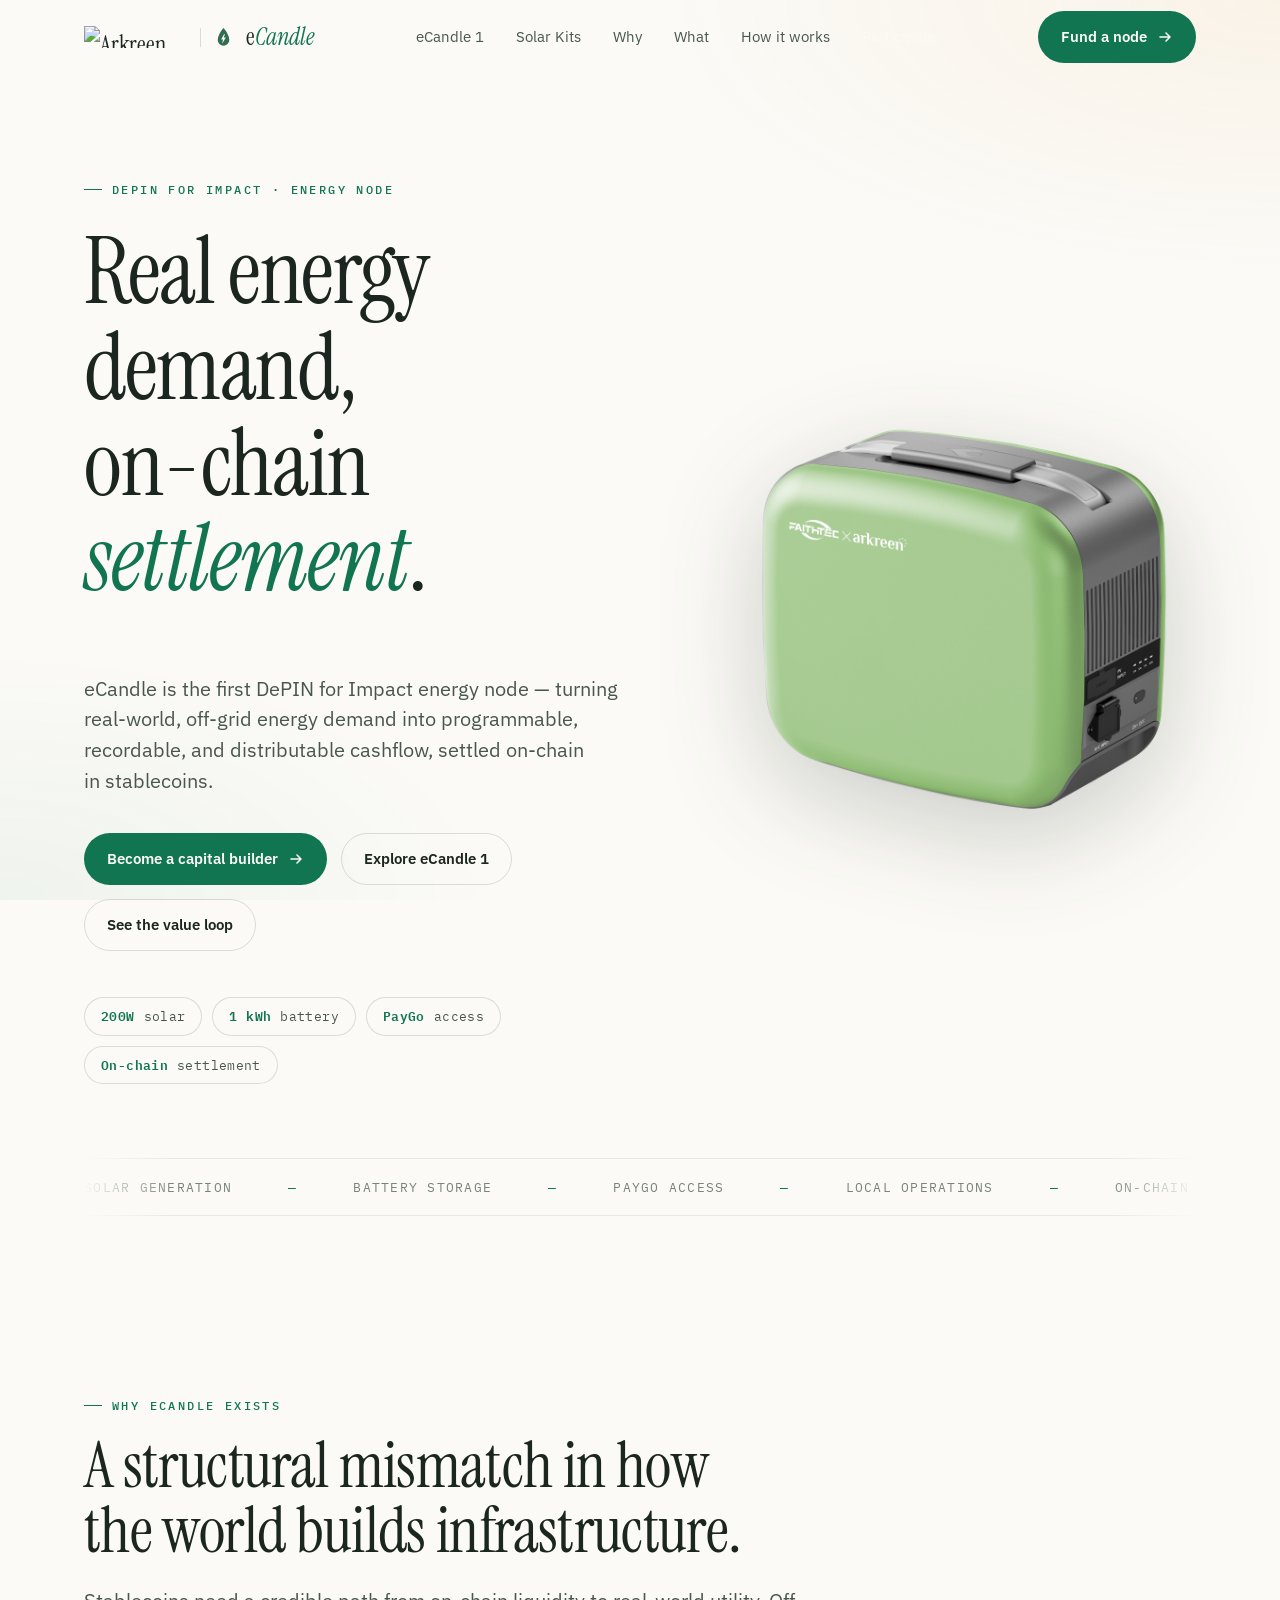
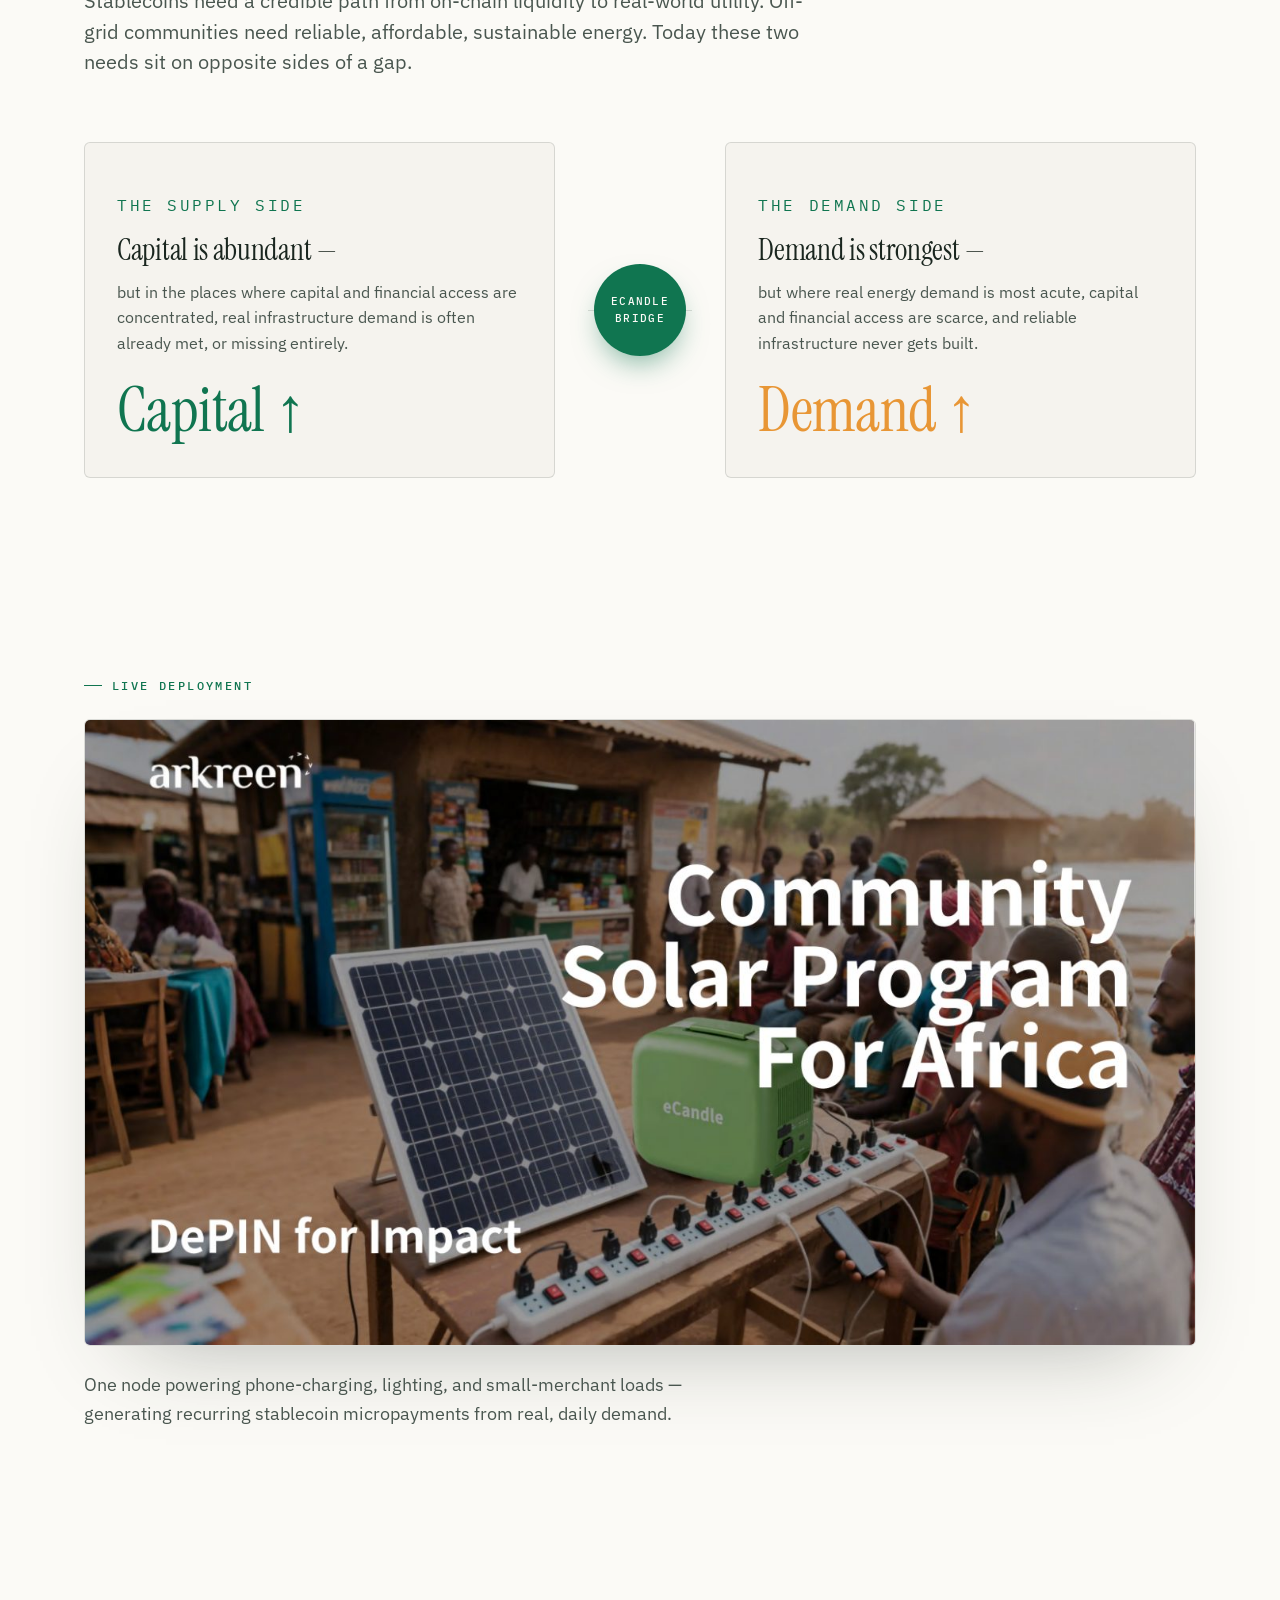
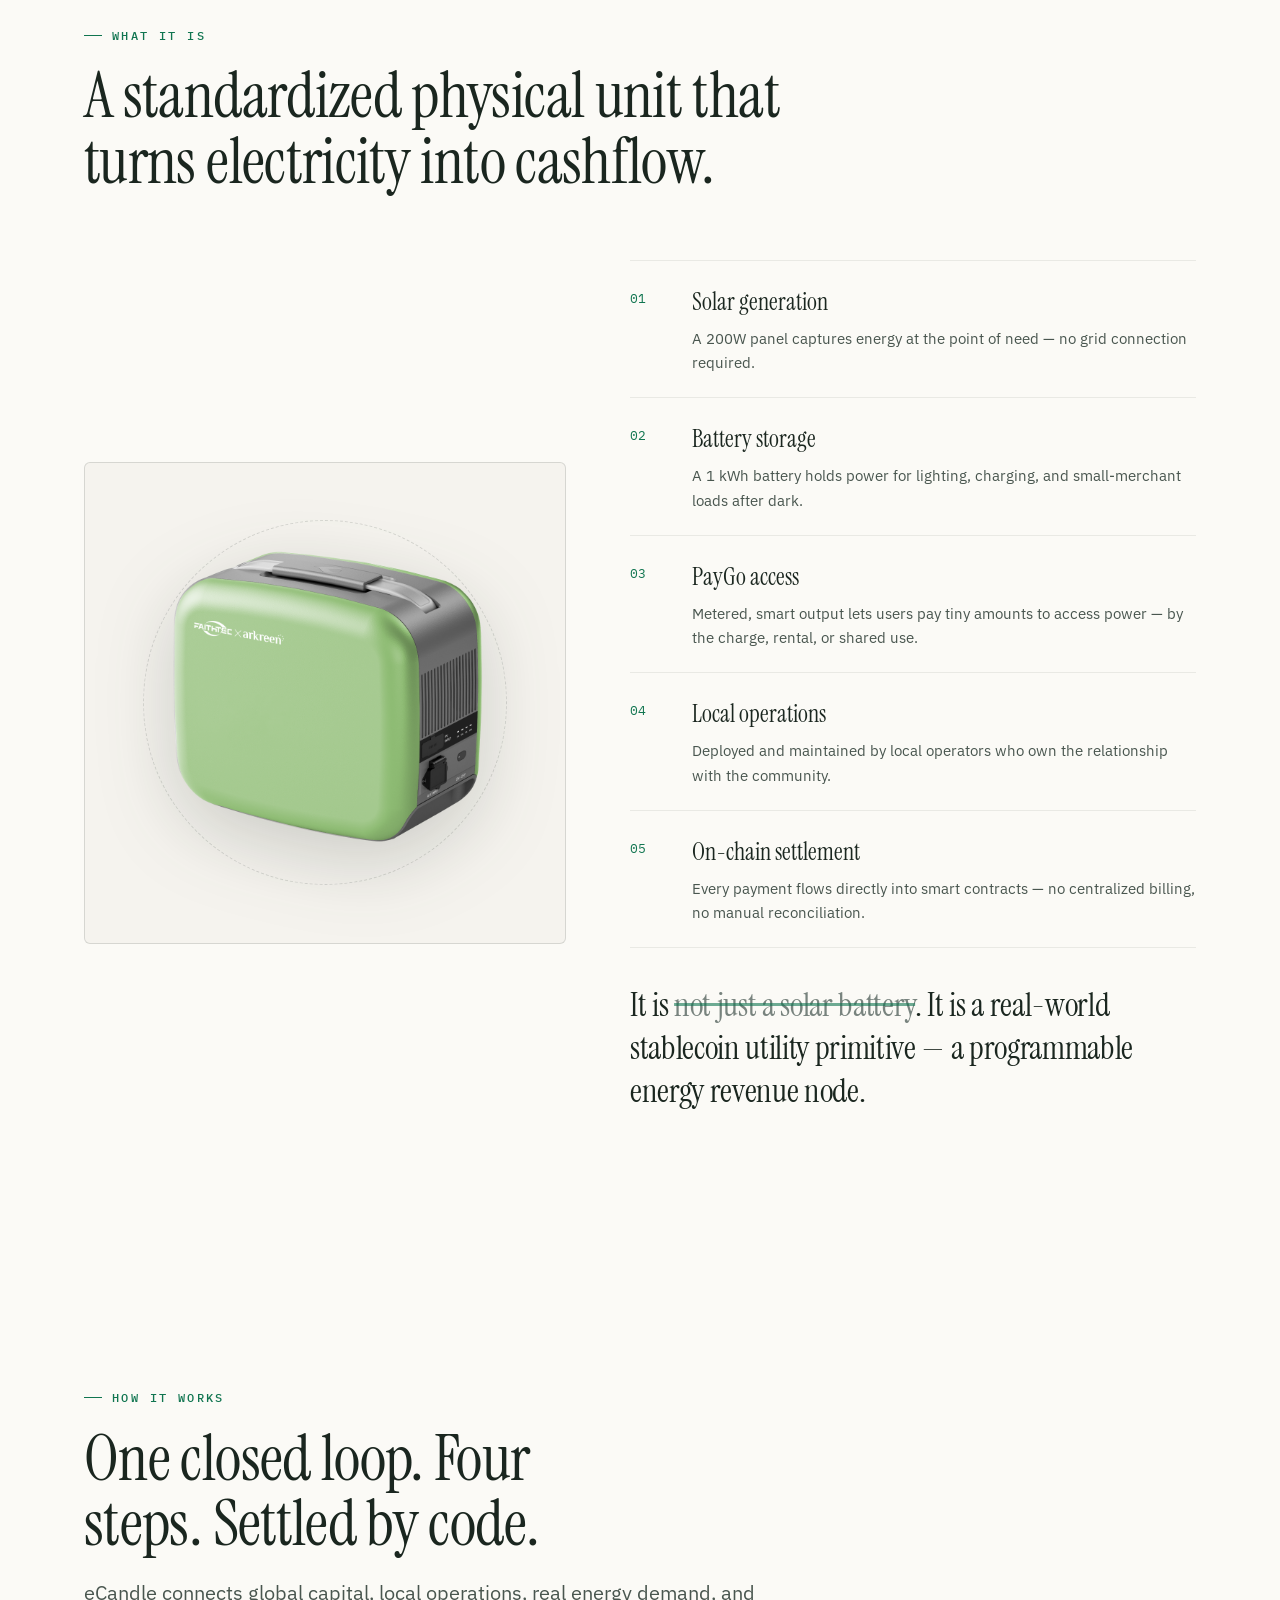
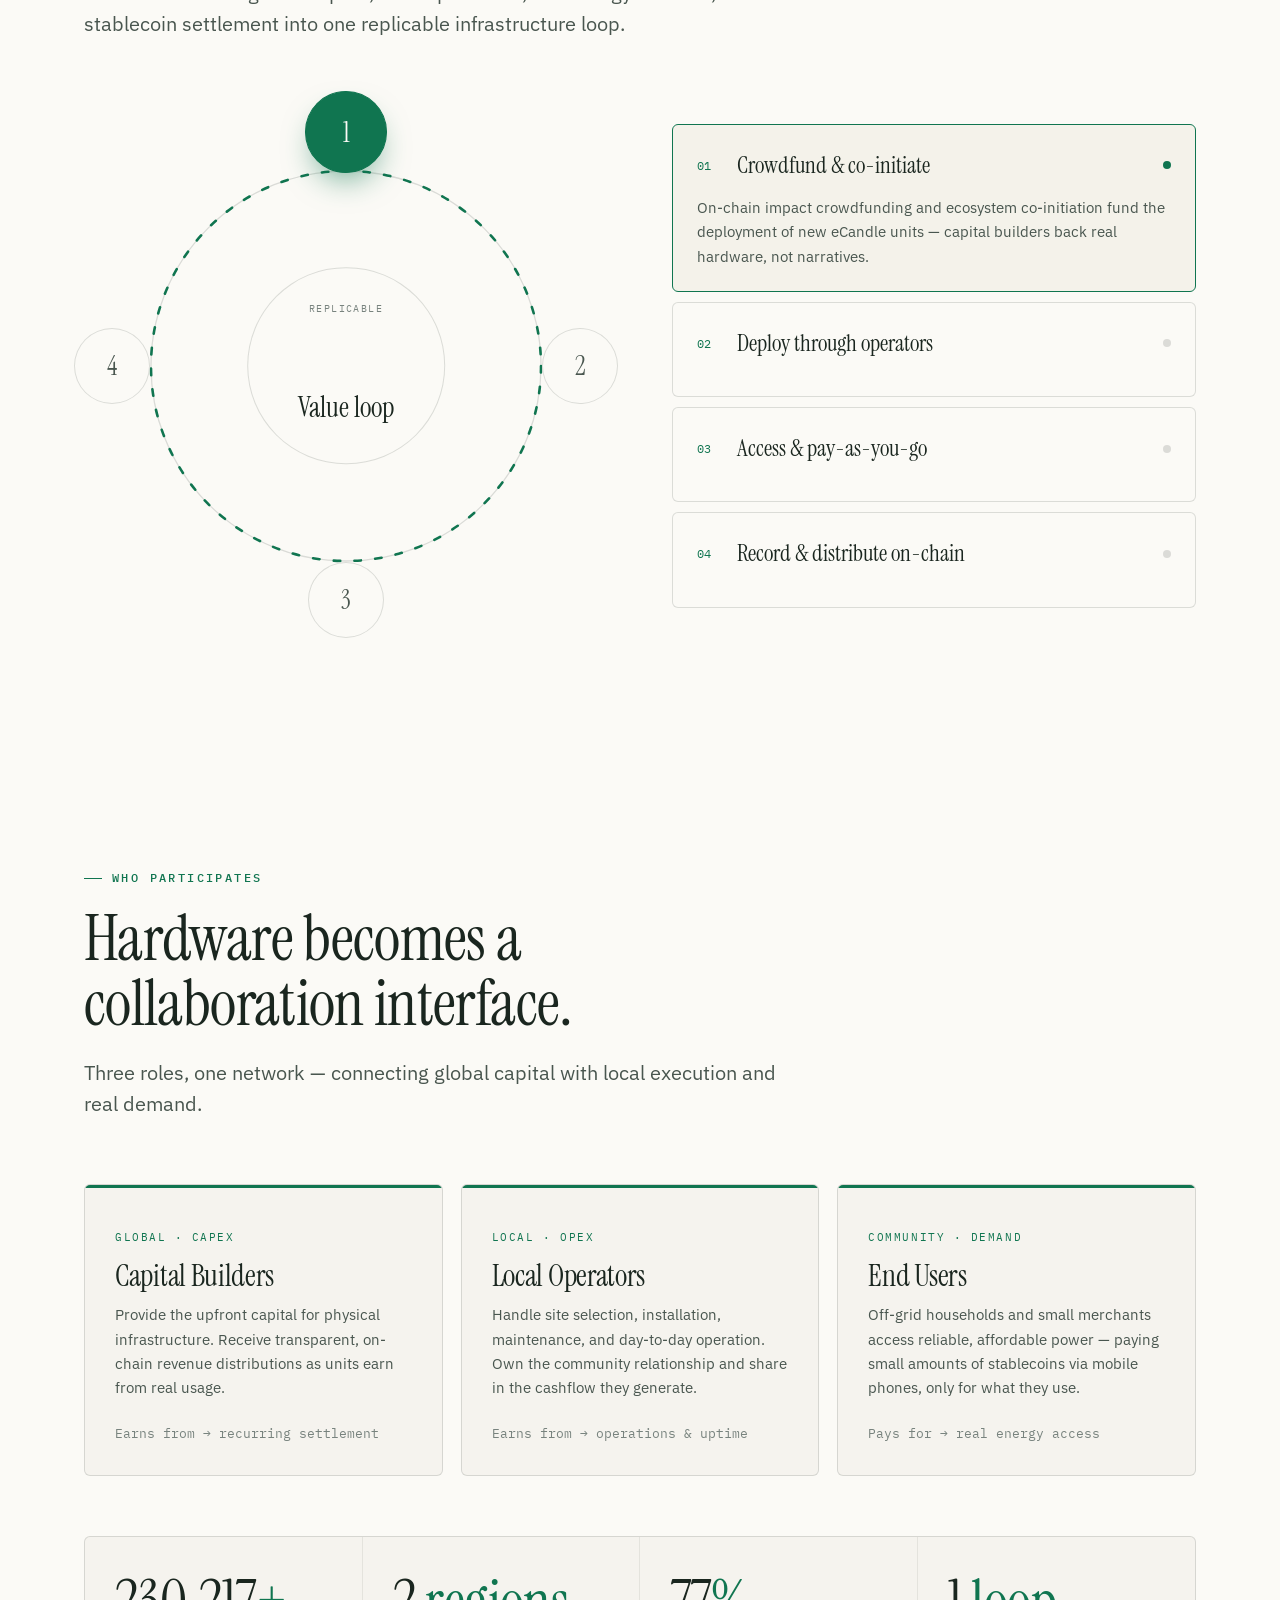
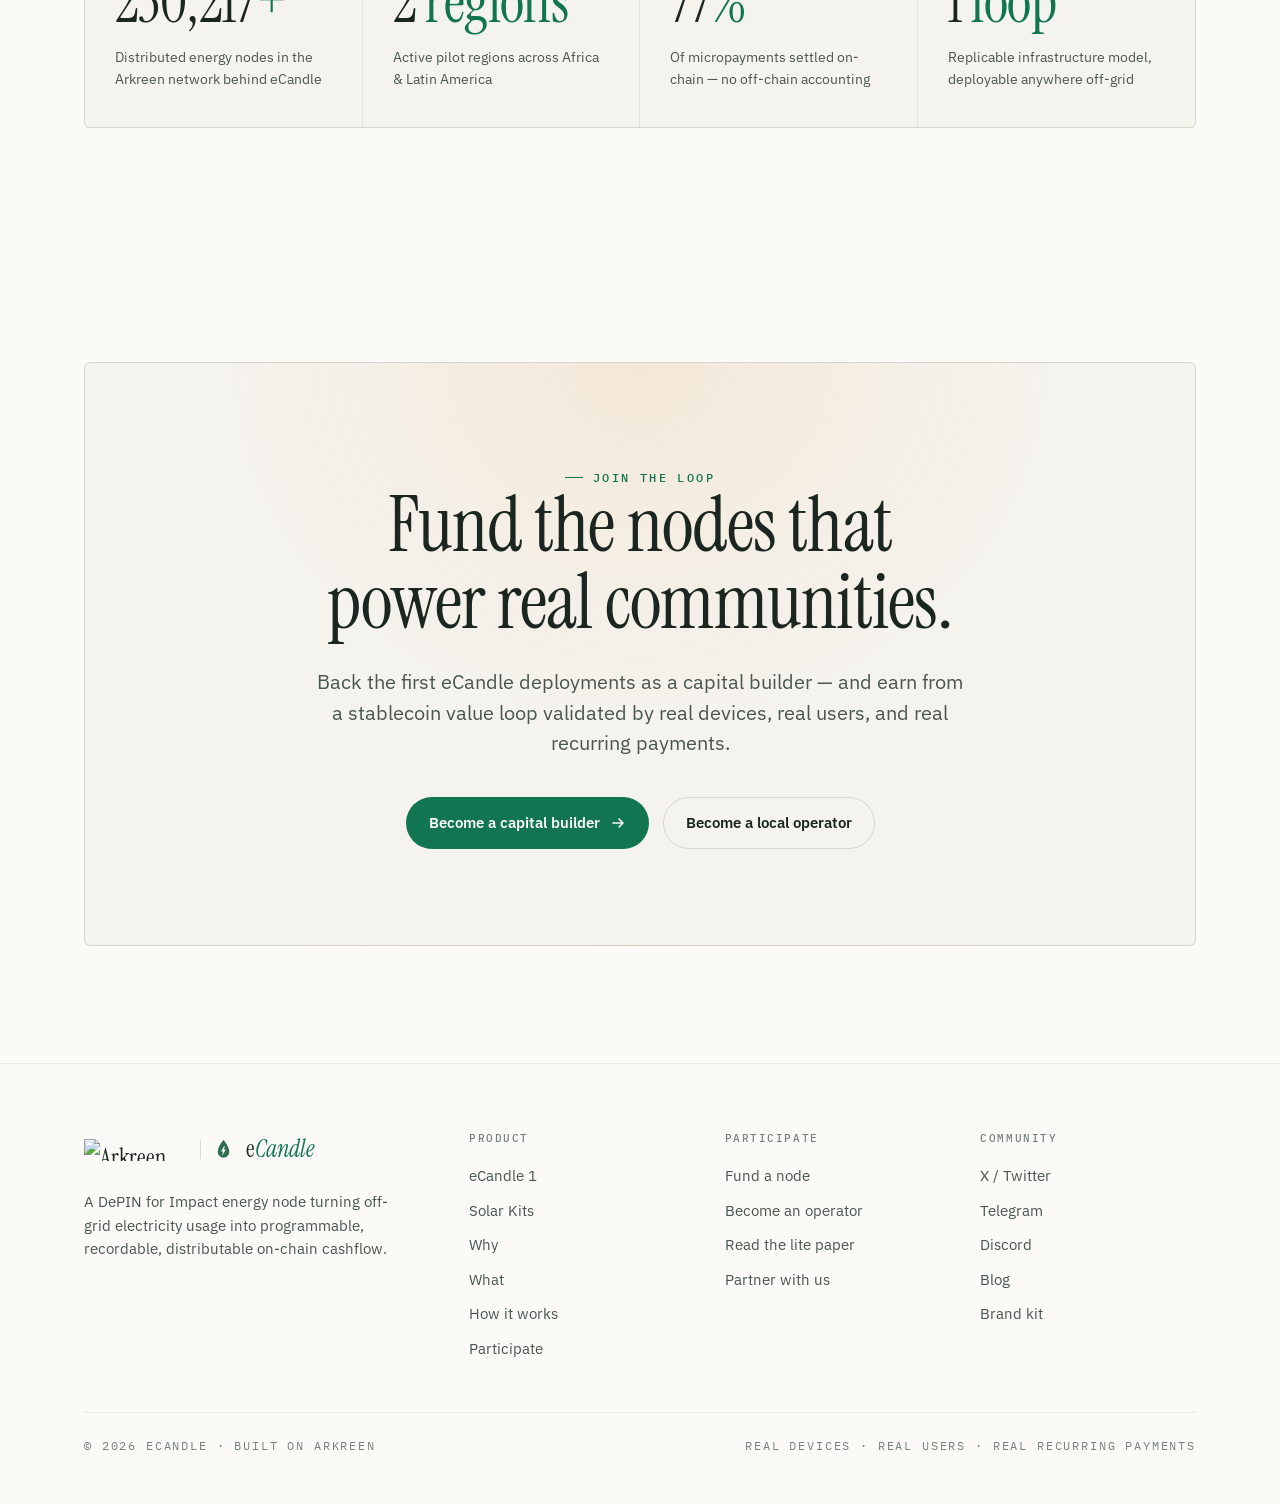
==== index.html @ a92ac09f "deploy: arkreen/ecandle-landing-page@114c433c0c2bf3b6bde85aecdb8b642e33d8347c" ====
<!DOCTYPE html>
<html lang="en" data-accent="amber" data-mode="light">
<head>
<meta charset="UTF-8" />
<meta name="viewport" content="width=device-width, initial-scale=1.0" />
<title>eCandle — Real energy demand, on-chain settlement</title>
<link rel="preconnect" href="https://fonts.googleapis.com" />
<link rel="preconnect" href="https://fonts.gstatic.com" crossorigin />
<link href="https://fonts.googleapis.com/css2?family=Space+Grotesk:wght@400;500;600;700&family=IBM+Plex+Sans:wght@400;500;600&family=IBM+Plex+Mono:wght@400;500&family=Instrument+Serif:ital@0;1&display=swap" rel="stylesheet" />
<link rel="icon" href="brand/assets/favicon.svg" type="image/svg+xml" />
<link rel="icon" href="brand/assets/favicon-32.png" sizes="32x32" type="image/png" />
<link rel="icon" href="brand/assets/favicon-16.png" sizes="16x16" type="image/png" />
<link rel="apple-touch-icon" href="brand/assets/apple-touch-icon-180.png" />
<link rel="stylesheet" href="styles.css" />
</head>
<body>

<!-- ============ NAV ============ -->
<nav class="nav" id="nav">
  <div class="wrap nav-inner">
    <span class="brand"><a class="brand-arkreen" href="https://www.arkreen.com" target="_blank" rel="noopener"><img class="brand-logo" src="https://www.arkreen.com/icon/arkreen-01.svg" alt="Arkreen" width="115" height="24" /></a><span class="brand-div"></span><a class="brand-self" href="#top"><img class="brand-mark" src="brand/assets/ecandle-mark-color.svg" alt="" width="22" height="22" /><span class="brand-name">e<em>Candle</em></span></a></span>
    <div class="nav-links">
      <a href="product/ecandle-1/">eCandle 1</a>
      <a href="solar-kits/">Solar Kits</a>
      <a href="#why">Why</a>
      <a href="#what">What</a>
      <a href="#how">How it works</a>
      <a href="#who">Participate</a>
    </div>
    <div class="nav-cta">
      <a class="btn btn-primary" href="#fund">Fund a node
        <svg viewBox="0 0 16 16" fill="none"><path d="M3 8h10M9 4l4 4-4 4" stroke="currentColor" stroke-width="1.6" stroke-linecap="round" stroke-linejoin="round"/></svg>
      </a>
    </div>
  </div>
</nav>

<!-- ============ HERO ============ -->
<header class="hero" id="top" data-screen-label="Hero">
  <div class="wrap">
    <div class="hero-grid">
      <div class="hero-copy">
        <p class="eyebrow reveal">DePIN for Impact · Energy Node</p>
        <h1 class="display reveal" data-delay="1">Real energy demand,<br/>on-chain <span class="glow-word">settlement</span>.</h1>
        <p class="lede reveal" data-delay="2">eCandle is the first DePIN for Impact energy node — turning real-world, off-grid energy demand into programmable, recordable, and distributable cashflow, settled on-chain in stablecoins.</p>
        <div class="hero-actions reveal" data-delay="3">
          <a class="btn btn-primary" href="#fund">Become a capital builder
            <svg viewBox="0 0 16 16" fill="none"><path d="M3 8h10M9 4l4 4-4 4" stroke="currentColor" stroke-width="1.6" stroke-linecap="round" stroke-linejoin="round"/></svg>
          </a>
          <a class="btn btn-ghost" href="product/ecandle-1/">Explore eCandle 1</a>
          <a class="btn btn-ghost" href="#how">See the value loop</a>
        </div>
        <div class="spec-strip reveal" data-delay="3">
          <span class="spec-chip"><b>200W</b> solar</span>
          <span class="spec-chip"><b>1 kWh</b> battery</span>
          <span class="spec-chip"><b>PayGo</b> access</span>
          <span class="spec-chip"><b>On-chain</b> settlement</span>
        </div>
      </div>
      <div class="hero-visual reveal" data-delay="2">
        <div class="hero-glow"></div>
        <div class="hero-slot">
          <img class="hero-product" src="assets/ecandle-product.jpg" alt="eCandle portable solar battery unit — FAITHTEC × Arkreen" />
        </div>
      </div>
    </div>

    <!-- marquee -->
    <div class="marquee reveal">
      <div class="marquee-track" id="marquee">
        <span>Solar generation</span><span>Battery storage</span><span>PayGo access</span><span>Local operations</span><span>On-chain settlement</span><span>Recurring micropayments</span><span>Transparent revenue sharing</span>
      </div>
    </div>
  </div>
</header>

<!-- ============ WHY ============ -->
<section id="why" data-screen-label="Why">
  <div class="wrap">
    <div class="section-head reveal">
      <p class="eyebrow">Why eCandle exists</p>
      <h2 class="section-title">A structural mismatch in how the world builds infrastructure.</h2>
      <p class="lede">Stablecoins need a credible path from on-chain liquidity to real-world utility. Off-grid communities need reliable, affordable, sustainable energy. Today these two needs sit on opposite sides of a gap.</p>
    </div>

    <div class="mismatch">
      <div class="mismatch-card left reveal" data-delay="1">
        <p class="mono-label">The supply side</p>
        <h3>Capital is abundant —</h3>
        <p>but in the places where capital and financial access are concentrated, real infrastructure demand is often already met, or missing entirely.</p>
        <div class="big">Capital&nbsp;↑</div>
      </div>

      <div class="mismatch-bridge reveal" data-delay="2">
        <div class="wire"></div>
        <div class="node">eCandle<br/>bridge</div>
      </div>

      <div class="mismatch-card right reveal" data-delay="3">
        <p class="mono-label">The demand side</p>
        <h3>Demand is strongest —</h3>
        <p>but where real energy demand is most acute, capital and financial access are scarce, and reliable infrastructure never gets built.</p>
        <div class="big">Demand&nbsp;↑</div>
      </div>
    </div>
  </div>
</section>

<!-- ============ SCENE (full-bleed real-world proof) ============ -->
<section class="scene-band" id="proof" data-screen-label="Proof">
  <div class="wrap">
    <p class="eyebrow reveal">Live deployment</p>
    <figure class="scene-media reveal" data-delay="1">
      <img src="assets/ecandle-scene.jpg" alt="An eCandle community solar node deployed in an off-grid West African market — a solar panel and green eCandle unit powering a bank of phone chargers for local residents and small merchants." loading="lazy" />
    </figure>
    <figcaption class="scene-cap reveal" data-delay="2">One node powering phone-charging, lighting, and small-merchant loads — generating recurring stablecoin micropayments from real, daily demand.</figcaption>
  </div>
</section>

<!-- ============ WHAT ============ -->
<section id="what" data-screen-label="What">
  <div class="wrap">
    <div class="section-head reveal">
      <p class="eyebrow">What it is</p>
      <h2 class="section-title">A standardized physical unit that turns electricity into cashflow.</h2>
    </div>

    <div class="what-grid">
      <div class="anatomy reveal">
        <div class="ring"></div>
        <div class="ring r2"></div>
        <div class="anatomy-slot">
          <img class="anatomy-product" src="assets/ecandle-product.jpg" alt="eCandle energy node unit" />
        </div>
      </div>

      <div>
        <div class="feature-list">
          <div class="feature reveal" data-delay="1"><div class="idx">01</div><div><h4>Solar generation</h4><p>A 200W panel captures energy at the point of need — no grid connection required.</p></div></div>
          <div class="feature reveal" data-delay="1"><div class="idx">02</div><div><h4>Battery storage</h4><p>A 1 kWh battery holds power for lighting, charging, and small-merchant loads after dark.</p></div></div>
          <div class="feature reveal" data-delay="2"><div class="idx">03</div><div><h4>PayGo access</h4><p>Metered, smart output lets users pay tiny amounts to access power — by the charge, rental, or shared use.</p></div></div>
          <div class="feature reveal" data-delay="2"><div class="idx">04</div><div><h4>Local operations</h4><p>Deployed and maintained by local operators who own the relationship with the community.</p></div></div>
          <div class="feature reveal" data-delay="3"><div class="idx">05</div><div><h4>On-chain settlement</h4><p>Every payment flows directly into smart contracts — no centralized billing, no manual reconciliation.</p></div></div>
        </div>
        <p class="what-claim reveal" data-delay="3">It is <span class="strike">not just a solar battery</span>. It is a real-world stablecoin utility primitive — a programmable energy revenue node.</p>
      </div>
    </div>
  </div>
</section>

<!-- ============ HOW ============ -->
<section id="how" data-screen-label="How">
  <div class="wrap">
    <div class="section-head reveal">
      <p class="eyebrow">How it works</p>
      <h2 class="section-title">One closed loop. Four steps. Settled by code.</h2>
      <p class="lede">eCandle connects global capital, local operations, real energy demand, and stablecoin settlement into one replicable infrastructure loop.</p>
    </div>

    <div class="loop-wrap">
      <div class="loop reveal">
        <svg viewBox="0 0 400 400" aria-hidden="true">
          <circle class="orbit" cx="200" cy="200" r="150"></circle>
          <circle class="flow" cx="200" cy="200" r="150"></circle>
        </svg>
        <div class="loop-core"><span>Replicable</span><b>Value loop</b></div>
        <div class="loop-node" data-step="0" style="left:50%;top:5%">1</div>
        <div class="loop-node" data-step="1" style="left:95%;top:50%">2</div>
        <div class="loop-node" data-step="2" style="left:50%;top:95%">3</div>
        <div class="loop-node" data-step="3" style="left:5%;top:50%">4</div>
      </div>

      <div class="loop-steps">
        <div class="step active" data-step="0">
          <div class="step-head"><span class="step-num">01</span><h4>Crowdfund &amp; co-initiate</h4><span class="step-dot"></span></div>
          <p class="step-body">On-chain impact crowdfunding and ecosystem co-initiation fund the deployment of new eCandle units — capital builders back real hardware, not narratives.</p>
        </div>
        <div class="step" data-step="1">
          <div class="step-head"><span class="step-num">02</span><h4>Deploy through operators</h4><span class="step-dot"></span></div>
          <p class="step-body">Units are deployed into off-grid households, small merchants, and community nodes through trusted local operators who install and maintain them.</p>
        </div>
        <div class="step" data-step="2">
          <div class="step-head"><span class="step-num">03</span><h4>Access &amp; pay-as-you-go</h4><span class="step-dot"></span></div>
          <p class="step-body">Users access energy through shared-use, rental, or PayGo models — generating a stream of recurring stablecoin micropayments from real demand.</p>
        </div>
        <div class="step" data-step="3">
          <div class="step-head"><span class="step-num">04</span><h4>Record &amp; distribute on-chain</h4><span class="step-dot"></span></div>
          <p class="step-body">Payments and usage data are recorded, aggregated, and distributed by smart contracts — enabling transparent revenue sharing, future RWA structures, and long-term participation.</p>
        </div>
      </div>
    </div>
  </div>
</section>

<!-- ============ WHO ============ -->
<section id="who" data-screen-label="Participate">
  <div class="wrap">
    <div class="section-head reveal">
      <p class="eyebrow">Who participates</p>
      <h2 class="section-title">Hardware becomes a collaboration interface.</h2>
      <p class="lede">Three roles, one network — connecting global capital with local execution and real demand.</p>
    </div>

    <div class="roles">
      <div class="role reveal" data-delay="1">
        <p class="role-tag">Global · Capex</p>
        <h3>Capital Builders</h3>
        <p>Provide the upfront capital for physical infrastructure. Receive transparent, on-chain revenue distributions as units earn from real usage.</p>
        <div class="role-meta">Earns from → recurring settlement</div>
      </div>
      <div class="role reveal" data-delay="2">
        <p class="role-tag">Local · Opex</p>
        <h3>Local Operators</h3>
        <p>Handle site selection, installation, maintenance, and day-to-day operation. Own the community relationship and share in the cashflow they generate.</p>
        <div class="role-meta">Earns from → operations &amp; uptime</div>
      </div>
      <div class="role reveal" data-delay="3">
        <p class="role-tag">Community · Demand</p>
        <h3>End Users</h3>
        <p>Off-grid households and small merchants access reliable, affordable power — paying small amounts of stablecoins via mobile phones, only for what they use.</p>
        <div class="role-meta">Pays for → real energy access</div>
      </div>
    </div>

    <!-- impact stats -->
    <div class="stats reveal">
      <div class="stat"><div class="num" data-count="300000" data-suffix="+">0</div><div class="lbl">Distributed energy nodes in the Arkreen network behind eCandle</div></div>
      <div class="stat"><div class="num" data-count="2" data-prefix="" data-suffix=" regions">0</div><div class="lbl">Active pilot regions across Africa &amp; Latin America</div></div>
      <div class="stat"><div class="num" data-count="100" data-suffix="%">0</div><div class="lbl">Of micropayments settled on-chain — no off-chain accounting</div></div>
      <div class="stat"><div class="num" data-count="1" data-suffix=" loop">0</div><div class="lbl">Replicable infrastructure model, deployable anywhere off-grid</div></div>
    </div>
  </div>
</section>

<!-- ============ FINAL CTA ============ -->
<section class="cta-final" id="fund" data-screen-label="Fund">
  <div class="wrap">
    <div class="cta-card reveal">
      <p class="eyebrow" style="justify-content:center">Join the loop</p>
      <h2>Fund the nodes that<br/>power real communities.</h2>
      <p class="lede">Back the first eCandle deployments as a capital builder — and earn from a stablecoin value loop validated by real devices, real users, and real recurring payments.</p>
      <div class="cta-actions">
        <a class="btn btn-primary" href="#">Become a capital builder
          <svg viewBox="0 0 16 16" fill="none"><path d="M3 8h10M9 4l4 4-4 4" stroke="currentColor" stroke-width="1.6" stroke-linecap="round" stroke-linejoin="round"/></svg>
        </a>
        <a class="btn btn-ghost" href="#">Become a local operator</a>
      </div>
    </div>
  </div>
</section>

<!-- ============ FOOTER ============ -->
<footer class="footer">
  <div class="wrap">
    <div class="footer-grid">
      <div>
        <span class="brand"><a class="brand-arkreen" href="https://www.arkreen.com" target="_blank" rel="noopener"><img class="brand-logo" src="https://www.arkreen.com/icon/arkreen-01.svg" alt="Arkreen" width="115" height="24" /></a><span class="brand-div"></span><a class="brand-self" href="#top"><img class="brand-mark" src="brand/assets/ecandle-mark-color.svg" alt="" width="22" height="22" /><span class="brand-name">e<em>Candle</em></span></a></span>
        <p class="blurb">A DePIN for Impact energy node turning off-grid electricity usage into programmable, recordable, distributable on-chain cashflow.</p>
      </div>
      <div>
        <h5>Product</h5>
        <div class="flinks"><a href="product/ecandle-1/">eCandle 1</a><a href="solar-kits/">Solar Kits</a><a href="#why">Why</a><a href="#what">What</a><a href="#how">How it works</a><a href="#who">Participate</a></div>
      </div>
      <div>
        <h5>Participate</h5>
        <div class="flinks"><a href="#fund">Fund a node</a><a href="#fund">Become an operator</a><a href="#">Read the lite paper</a><a href="#">Partner with us</a></div>
      </div>
      <div>
        <h5>Community</h5>
        <div class="flinks"><a href="https://x.com/arkreen_network" target="_blank" rel="noopener">X / Twitter</a><a href="https://t.me/arkreen_network" target="_blank" rel="noopener">Telegram</a><a href="https://discord.com/invite/j5fSNRKGme" target="_blank" rel="noopener">Discord</a><a href="https://www.arkreen.com/blog/" target="_blank" rel="noopener">Blog</a><a href="brand/">Brand kit</a></div>
      </div>
    </div>
    <div class="footer-bottom">
      <span class="mono-label">© 2026 eCandle · Built on Arkreen</span>
      <span class="mono-label">Real devices · Real users · Real recurring payments</span>
    </div>
  </div>
</footer>

<script src="app.js"></script>

</body>
</html>
---- styles.css ----
/* ============================================================
   eCandle — landing page · V2  "Institutional Impact"
   Light editorial. Warm paper, deep forest-green ink, serif display.
   Reuses the same class names as styles.css so app.js works as-is.
   ============================================================ */

:root {
  --paper:      oklch(0.985 0.006 95);   /* warm white canvas */
  --paper-2:    oklch(0.965 0.008 95);   /* raised panel */
  --paper-3:    oklch(0.935 0.010 95);   /* sunken / chip */
  --ink:        oklch(0.255 0.022 160);  /* deep green-black text */
  --ink-dim:    oklch(0.44 0.020 162);   /* secondary text */
  --ink-faint:  oklch(0.60 0.016 165);   /* faint text */

  --green:      oklch(0.50 0.105 162);   /* deep forest (primary) */
  --green-deep: oklch(0.40 0.095 165);
  --amber:      oklch(0.74 0.145 66);    /* warm spark (secondary) */

  --accent:     var(--green);
  --accent-2:   var(--amber);
  --glow:       1;                        /* kept for app/tweaks compat */

  --line:       color-mix(in oklch, var(--ink) 14%, transparent);
  --line-soft:  color-mix(in oklch, var(--ink) 8%, transparent);

  --font-display: "Instrument Serif", Georgia, "Times New Roman", serif;
  --font-body:    "IBM Plex Sans", system-ui, sans-serif;
  --font-mono:    "IBM Plex Mono", ui-monospace, monospace;

  --maxw: 1240px;
  --gutter: clamp(20px, 5vw, 76px);
  --radius: 6px;
}

/* themeable accent (Tweaks) — map dark file's options to tasteful light tones */
[data-accent="amber"]   { --accent: oklch(0.50 0.105 162); --accent-2: oklch(0.74 0.145 66); }
[data-accent="solar"]   { --accent: oklch(0.62 0.13 96);   --accent-2: oklch(0.50 0.10 162); }
[data-accent="electric"]{ --accent: oklch(0.52 0.13 248);  --accent-2: oklch(0.62 0.11 200); }
[data-accent="violet"]  { --accent: oklch(0.50 0.15 300);  --accent-2: oklch(0.58 0.12 250); }

* { box-sizing: border-box; }
html { scroll-behavior: smooth; }
@media (prefers-reduced-motion: reduce) { html { scroll-behavior: auto; } }

body {
  margin: 0;
  background: var(--paper);
  color: var(--ink);
  font-family: var(--font-body);
  font-size: 17px;
  line-height: 1.62;
  -webkit-font-smoothing: antialiased;
  text-rendering: optimizeLegibility;
  overflow-x: hidden;
}

/* faint structural texture — vertical rules + warm wash */
body::before {
  content: "";
  position: fixed; inset: 0; z-index: 0; pointer-events: none;
  background:
    radial-gradient(80% 50% at 100% 0%, color-mix(in oklch, var(--accent-2) 7%, transparent), transparent 60%),
    radial-gradient(70% 50% at 0% 100%, color-mix(in oklch, var(--accent) 5%, transparent), transparent 55%);
}

::selection { background: color-mix(in oklch, var(--accent) 22%, transparent); }
a { color: inherit; text-decoration: none; }

.wrap { width: 100%; max-width: var(--maxw); margin-inline: auto; padding-inline: var(--gutter); position: relative; z-index: 1; }

/* ---------- type ---------- */
.eyebrow {
  font-family: var(--font-mono); font-size: 12px; letter-spacing: 0.2em;
  text-transform: uppercase; color: var(--accent);
  display: inline-flex; align-items: center; gap: 10px; margin: 0; font-weight: 500;
}
.eyebrow::before { content: ""; width: 18px; height: 1px; background: var(--accent); }

h1, h2, h3 { font-family: var(--font-display); font-weight: 400; line-height: 1.02; letter-spacing: -0.01em; margin: 0; text-wrap: balance; }

.display { font-size: clamp(44px, 7.4vw, 92px); font-weight: 400; letter-spacing: -0.015em; line-height: 1.04; }
.section-title { font-size: clamp(34px, 5vw, 64px); font-weight: 400; letter-spacing: -0.01em; line-height: 1.02; }
.lede { font-size: clamp(18px, 1.55vw, 22px); color: var(--ink-dim); line-height: 1.55; max-width: 60ch; text-wrap: pretty; }
.mono-label { font-family: var(--font-mono); font-size: 11.5px; letter-spacing: 0.16em; text-transform: uppercase; color: var(--ink-faint); }

/* serif italic accent instead of glow */
.glow-word { font-style: italic; color: var(--accent); }

/* ---------- buttons ---------- */
.btn {
  display: inline-flex; align-items: center; gap: 10px;
  font-family: var(--font-body); font-weight: 600; font-size: 15px;
  padding: 13px 22px; border-radius: 100px; border: 1px solid transparent; cursor: pointer;
  transition: transform .25s cubic-bezier(.2,.8,.2,1), box-shadow .25s, background .25s, color .25s, border-color .25s;
  white-space: nowrap;
}
.btn-primary { background: var(--accent); color: var(--paper); }
.btn-primary:hover { transform: translateY(-2px); background: var(--green-deep); box-shadow: 0 12px 28px -10px color-mix(in oklch, var(--accent) 70%, transparent); }
.btn-ghost { background: transparent; color: var(--ink); border-color: var(--line); }
.btn-ghost:hover { border-color: var(--accent); color: var(--accent); transform: translateY(-2px); }
.btn svg { width: 16px; height: 16px; }

/* ---------- nav ---------- */
.nav { position: fixed; top: 0; left: 0; right: 0; z-index: 50; transition: background .3s, border-color .3s, backdrop-filter .3s; border-bottom: 1px solid transparent; }
.nav.scrolled { background: color-mix(in oklch, var(--paper) 82%, transparent); backdrop-filter: blur(14px) saturate(1.2); border-bottom-color: var(--line-soft); }
.nav-inner { display: flex; align-items: center; justify-content: space-between; height: 74px; }
.brand { display: inline-flex; align-items: center; gap: 11px; font-family: var(--font-display); font-weight: 400; font-size: 24px; letter-spacing: -0.01em; }
.brand-arkreen, .brand-self { display: inline-flex; align-items: center; gap: 11px; color: inherit; }
.brand-logo { height: 22px; width: auto; display: block; }
.brand-mark { height: 23px; width: auto; display: block; }
.brand-div { width: 1px; height: 19px; background: var(--line); display: inline-block; }
.brand-name { font-family: var(--font-display); }
.brand-name em { font-style: italic; color: var(--green); }
.brand .flame { width: 9px; height: 9px; border-radius: 50%; background: var(--accent); box-shadow: 0 0 0 4px color-mix(in oklch, var(--accent) 16%, transparent); }
.nav-links { display: flex; align-items: center; gap: 32px; }
.nav-links a { font-size: 14.5px; color: var(--ink-dim); transition: color .2s; position: relative; }
.nav-links a:hover { color: var(--ink); }
.nav-cta { display: flex; align-items: center; gap: 14px; }
@media (max-width: 880px) { .nav-links { display: none; } }

/* ---------- hero ---------- */
.hero { padding-top: clamp(128px, 19vh, 210px); padding-bottom: clamp(36px, 6vh, 76px); }
.hero-grid { display: grid; grid-template-columns: 1.1fr 0.9fr; gap: clamp(30px, 5vw, 72px); align-items: center; }
.hero h1 { margin-top: 26px; padding-bottom: 0.28em; }
.hero .lede { margin-top: 40px; max-width: 50ch; }
.hero-actions { display: flex; gap: 14px; margin-top: 36px; flex-wrap: wrap; }

.hero-visual { position: relative; aspect-ratio: 4/5; display: grid; place-items: center; }
.hero-glow { position: absolute; inset: 6% 4%; z-index: 0;
  background: radial-gradient(46% 42% at 50% 46%, color-mix(in oklch, var(--accent-2) 26%, transparent), transparent 70%);
  border-radius: 50%; }
.hero-slot { position: relative; z-index: 1; width: 96%; height: 98%; }
.hero-product { width: 100%; height: 100%; object-fit: contain; display: block; filter: drop-shadow(0 30px 50px rgba(40,50,40,.22)); }
.anatomy-product { width: 100%; height: 100%; object-fit: contain; display: block; filter: drop-shadow(0 22px 38px rgba(40,50,40,.2)); }

.spec-strip { display: flex; flex-wrap: wrap; gap: 10px; margin-top: 46px; }
.spec-chip {
  font-family: var(--font-mono); font-size: 12.5px; letter-spacing: 0.03em; color: var(--ink-dim);
  border: 1px solid var(--line); border-radius: 100px; padding: 8px 16px;
  display: inline-flex; align-items: center; gap: 9px; background: var(--paper);
}
.spec-chip b { color: var(--accent); font-weight: 600; }
@media (max-width: 880px) { .hero-grid { grid-template-columns: 1fr; } .hero-visual { aspect-ratio: 5/4; max-width: 440px; order: -1; } }

/* ---------- sections ---------- */
section { position: relative; padding-block: clamp(84px, 13vh, 168px); }
.section-head { max-width: 72ch; }
.section-head .section-title { margin-top: 18px; }
.section-head .lede { margin-top: 22px; }
.divider { height: 1px; background: var(--line-soft); }

/* ---------- WHY ---------- */
.mismatch { display: grid; grid-template-columns: 1fr auto 1fr; gap: clamp(14px, 2.6vw, 34px); align-items: stretch; margin-top: 64px; }
.mismatch-card { border: 1px solid var(--line); border-radius: var(--radius); padding: 36px 32px; background: var(--paper-2); position: relative; overflow: hidden; }
.mismatch-card .mono-label { color: var(--accent); }
.mismatch-card h3 { font-size: 30px; margin-top: 16px; font-weight: 400; }
.mismatch-card p { color: var(--ink-dim); margin: 14px 0 0; font-size: 16px; }
.mismatch-card .big { font-family: var(--font-display); font-size: 62px; font-weight: 400; letter-spacing: -0.01em; margin-top: 22px; line-height: 1; color: var(--accent); }
.mismatch-card.right .big { color: var(--accent-2); }
.mismatch-bridge { display: grid; place-items: center; padding: 0 6px; position: relative; }
.mismatch-bridge .node {
  width: 92px; height: 92px; border-radius: 50%; display: grid; place-items: center; text-align: center;
  font-family: var(--font-mono); font-size: 10.5px; letter-spacing: 0.12em; text-transform: uppercase;
  color: var(--paper); font-weight: 500; background: var(--accent); z-index: 1;
  box-shadow: 0 14px 30px -10px color-mix(in oklch, var(--accent) 60%, transparent);
}
.mismatch-bridge .wire { position: absolute; top: 50%; height: 1px; width: 100%; background: var(--line); }
@media (max-width: 820px) { .mismatch { grid-template-columns: 1fr; } .mismatch-bridge { padding: 6px 0; } .mismatch-bridge .wire { display: none; } }

/* ---------- SCENE ---------- */
.scene-band { padding-block: clamp(48px, 8vh, 104px); }
.scene-band .eyebrow { margin-bottom: 24px; }
.scene-media { margin: 0; border-radius: var(--radius); overflow: hidden; border: 1px solid var(--line); box-shadow: 0 40px 90px -50px rgba(40,50,40,.4); }
.scene-media img { display: block; width: 100%; height: auto; }
.scene-cap { margin: 24px 0 0; color: var(--ink-dim); font-size: clamp(15px, 1.4vw, 18px); max-width: 62ch; text-wrap: pretty; }

/* ---------- WHAT ---------- */
.what-grid { display: grid; grid-template-columns: 0.92fr 1.08fr; gap: clamp(30px, 5vw, 70px); align-items: center; margin-top: 66px; }
.anatomy { position: relative; aspect-ratio: 1/1; border-radius: var(--radius); border: 1px solid var(--line); background: var(--paper-2); display: grid; place-items: center; overflow: hidden; }
.anatomy .ring { position: absolute; inset: 12%; border: 1px dashed var(--line); border-radius: 50%; animation: spin 44s linear infinite; }
.anatomy .ring.r2 { inset: 25%; animation-duration: 30s; animation-direction: reverse; border-style: solid; border-color: var(--line-soft); }
@keyframes spin { to { transform: rotate(360deg); } }
.anatomy-slot { position: relative; z-index: 2; width: 72%; height: 72%; }

.feature-list { display: flex; flex-direction: column; }
.feature { display: grid; grid-template-columns: 44px 1fr; gap: 18px; align-items: start; padding: 22px 0; border-top: 1px solid var(--line-soft); }
.feature:last-of-type { border-bottom: 1px solid var(--line-soft); }
.feature .idx { font-family: var(--font-mono); font-size: 13px; color: var(--accent); padding-top: 5px; }
.feature h4 { font-family: var(--font-display); font-weight: 400; font-size: 24px; margin: 0; }
.feature p { margin: 5px 0 0; color: var(--ink-dim); font-size: 15px; }
.what-claim { margin-top: 36px; font-family: var(--font-display); font-size: clamp(24px, 2.6vw, 34px); font-weight: 400; letter-spacing: -0.01em; line-height: 1.28; }
.what-claim .strike { color: var(--ink-faint); text-decoration: line-through; text-decoration-color: color-mix(in oklch, var(--accent) 60%, transparent); }
@media (max-width: 820px) { .what-grid { grid-template-columns: 1fr; } .anatomy { max-width: 420px; } }

/* ---------- HOW ---------- */
.loop-wrap { display: grid; grid-template-columns: 1fr 1fr; gap: clamp(30px, 5vw, 72px); align-items: center; margin-top: 66px; }
.loop { position: relative; aspect-ratio: 1/1; width: 100%; max-width: 520px; margin-inline: auto; }
.loop svg { position: absolute; inset: 0; width: 100%; height: 100%; overflow: visible; }
.loop .orbit { fill: none; stroke: var(--line); stroke-width: 1; }
.loop .flow { fill: none; stroke: var(--accent); stroke-width: 2; stroke-dasharray: 5 11; stroke-linecap: round; animation: dash 3s linear infinite; }
@keyframes dash { to { stroke-dashoffset: -160; } }
.loop-core {
  position: absolute; top: 50%; left: 50%; transform: translate(-50%,-50%);
  width: 38%; height: 38%; border-radius: 50%; display: grid; place-items: center; text-align: center;
  background: var(--paper); border: 1px solid var(--line);
}
.loop-core span { font-family: var(--font-mono); font-size: 10px; letter-spacing: 0.14em; text-transform: uppercase; color: var(--ink-faint); }
.loop-core b { font-family: var(--font-display); font-size: clamp(20px,2.4vw,28px); font-weight: 400; color: var(--ink); margin-top: 2px; }
.loop-node {
  position: absolute; transform: translate(-50%,-50%); width: 76px; height: 76px; border-radius: 50%;
  display: grid; place-items: center; background: var(--paper); border: 1px solid var(--line);
  font-family: var(--font-display); font-weight: 400; font-size: 26px; color: var(--ink-dim);
  cursor: pointer; transition: transform .3s cubic-bezier(.2,.8,.2,1), border-color .3s, color .3s, background .3s, box-shadow .3s;
}
.loop-node:hover, .loop-node.active {
  color: var(--paper); border-color: var(--accent); background: var(--accent);
  box-shadow: 0 14px 30px -10px color-mix(in oklch, var(--accent) 65%, transparent);
  transform: translate(-50%,-50%) scale(1.08);
}
.loop-steps { display: flex; flex-direction: column; gap: 10px; }
.step { border: 1px solid var(--line); border-radius: var(--radius); padding: 22px 24px; cursor: pointer; transition: border-color .3s, background .3s, transform .3s; background: var(--paper); }
.step:hover { border-color: var(--ink-faint); transform: translateX(4px); }
.step.active { border-color: var(--accent); background: color-mix(in oklch, var(--accent) 5%, var(--paper)); }
.step-head { display: flex; align-items: center; gap: 14px; }
.step-num { font-family: var(--font-mono); font-size: 12px; color: var(--accent); width: 26px; }
.step-head h4 { font-family: var(--font-display); font-weight: 400; font-size: 23px; margin: 0; flex: 1; }
.step-body { color: var(--ink-dim); font-size: 15px; margin: 12px 0 0; max-height: 0; overflow: hidden; opacity: 0; transition: max-height .4s ease, opacity .3s, margin .3s; }
.step.active .step-body { max-height: 170px; opacity: 1; }
.step-dot { width: 8px; height: 8px; border-radius: 50%; background: var(--line); transition: background .3s; }
.step.active .step-dot { background: var(--accent); }
@media (max-width: 820px) { .loop-wrap { grid-template-columns: 1fr; } .loop { max-width: 380px; } }

/* ---------- WHO ---------- */
.roles { display: grid; grid-template-columns: repeat(3,1fr); gap: 18px; margin-top: 64px; }
.role { border: 1px solid var(--line); border-radius: var(--radius); padding: 32px 30px; background: var(--paper-2); position: relative; overflow: hidden; transition: transform .3s cubic-bezier(.2,.8,.2,1), border-color .3s, box-shadow .3s; }
.role:hover { transform: translateY(-5px); border-color: var(--accent); box-shadow: 0 24px 50px -30px rgba(40,50,40,.35); }
.role::after { content: ""; position: absolute; left: 0; top: 0; height: 3px; width: 100%; background: var(--accent); }
.role .role-tag { font-family: var(--font-mono); font-size: 11px; letter-spacing: 0.14em; text-transform: uppercase; color: var(--accent); }
.role h3 { font-size: 30px; font-weight: 400; margin-top: 14px; }
.role p { color: var(--ink-dim); font-size: 15px; margin-top: 12px; }
.role .role-meta { margin-top: 22px; font-family: var(--font-mono); font-size: 12.5px; color: var(--ink-faint); display: flex; align-items: center; gap: 8px; }
@media (max-width: 820px) { .roles { grid-template-columns: 1fr; } }

/* ---------- STATS ---------- */
.stats { display: grid; grid-template-columns: repeat(4,1fr); gap: 0; margin-top: 60px; border: 1px solid var(--line); border-radius: var(--radius); overflow: hidden; background: var(--paper-2); }
.stat { padding: 36px 30px; border-right: 1px solid var(--line-soft); }
.stat:last-child { border-right: none; }
.stat .num { font-family: var(--font-display); font-weight: 400; font-size: clamp(40px, 4.6vw, 60px); letter-spacing: -0.01em; color: var(--ink); line-height: 1; }
.stat .num .suffix { color: var(--accent); }
.stat .lbl { margin-top: 14px; font-size: 14px; color: var(--ink-dim); }
@media (max-width: 820px) { .stats { grid-template-columns: 1fr 1fr; } .stat:nth-child(2) { border-right: none; } .stat:nth-child(1), .stat:nth-child(2) { border-bottom: 1px solid var(--line-soft); } }
@media (max-width: 480px) { .stats { grid-template-columns: 1fr; } .stat { border-right: none; border-bottom: 1px solid var(--line-soft); } }

/* ---------- CTA ---------- */
.cta-final { text-align: center; }
.cta-card { border: 1px solid var(--line); border-radius: var(--radius); padding: clamp(52px, 8vw, 96px) clamp(28px, 6vw, 80px);
  background:
    radial-gradient(60% 100% at 50% 0%, color-mix(in oklch, var(--accent-2) 12%, transparent), transparent 62%),
    var(--paper-2);
  position: relative; overflow: hidden; }
.cta-card h2 { font-size: clamp(38px, 6vw, 78px); font-weight: 400; letter-spacing: -0.01em; line-height: 1.0; }
.cta-card .lede { margin: 26px auto 0; }
.cta-actions { display: flex; gap: 14px; justify-content: center; margin-top: 38px; flex-wrap: wrap; }

/* ---------- FOOTER ---------- */
.footer { padding-block: 66px 48px; border-top: 1px solid var(--line-soft); }
.footer-grid { display: grid; grid-template-columns: 1.6fr 1fr 1fr 1fr; gap: 40px; }
.footer h5 { font-family: var(--font-mono); font-size: 11px; letter-spacing: 0.14em; text-transform: uppercase; color: var(--ink-faint); margin: 0 0 16px; font-weight: 500; }
.footer .flinks { display: flex; flex-direction: column; gap: 11px; }
.footer .flinks a { color: var(--ink-dim); font-size: 14.5px; transition: color .2s; }
.footer .flinks a:hover { color: var(--accent); }
.footer .blurb { color: var(--ink-dim); font-size: 14.5px; max-width: 34ch; margin: 16px 0 0; }
.footer-bottom { display: flex; justify-content: space-between; align-items: center; margin-top: 52px; padding-top: 24px; border-top: 1px solid var(--line-soft); color: var(--ink-faint); font-size: 13px; flex-wrap: wrap; gap: 12px; }
.footer-bottom .mono-label { color: var(--ink-faint); }
@media (max-width: 820px) { .footer-grid { grid-template-columns: 1fr 1fr; } }

/* ---------- reveal ---------- */
.reveal { opacity: 0; transform: translateY(24px); }
.reveal.in { animation: reveal-in .8s cubic-bezier(.2,.8,.2,1) both; }
@keyframes reveal-in { from { opacity: 0; transform: translateY(24px); } to { opacity: 1; transform: none; } }
.reveal.in[data-delay="1"] { animation-delay: .08s; }
.reveal.in[data-delay="2"] { animation-delay: .16s; }
.reveal.in[data-delay="3"] { animation-delay: .24s; }
@media (prefers-reduced-motion: reduce) {
  .reveal { opacity: 1; transform: none; }
  .reveal.in { animation: none; }
  .anatomy .ring, .loop .flow { animation: none; }
}

/* ---------- marquee ---------- */
.marquee { overflow: hidden; border-block: 1px solid var(--line-soft); padding-block: 18px; margin-top: 74px;
  -webkit-mask-image: linear-gradient(90deg, transparent, #000 8%, #000 92%, transparent);
  mask-image: linear-gradient(90deg, transparent, #000 8%, #000 92%, transparent); }
.marquee-track { display: flex; gap: 56px; width: max-content; animation: scroll-x 30s linear infinite; }
.marquee-track span { font-family: var(--font-mono); font-size: 12.5px; letter-spacing: 0.1em; text-transform: uppercase; color: var(--ink-faint); display: inline-flex; align-items: center; gap: 56px; }
.marquee-track span::after { content: "—"; color: var(--accent); }
@keyframes scroll-x { to { transform: translateX(-50%); } }
@media (prefers-reduced-motion: reduce) { .marquee-track { animation: none; } }
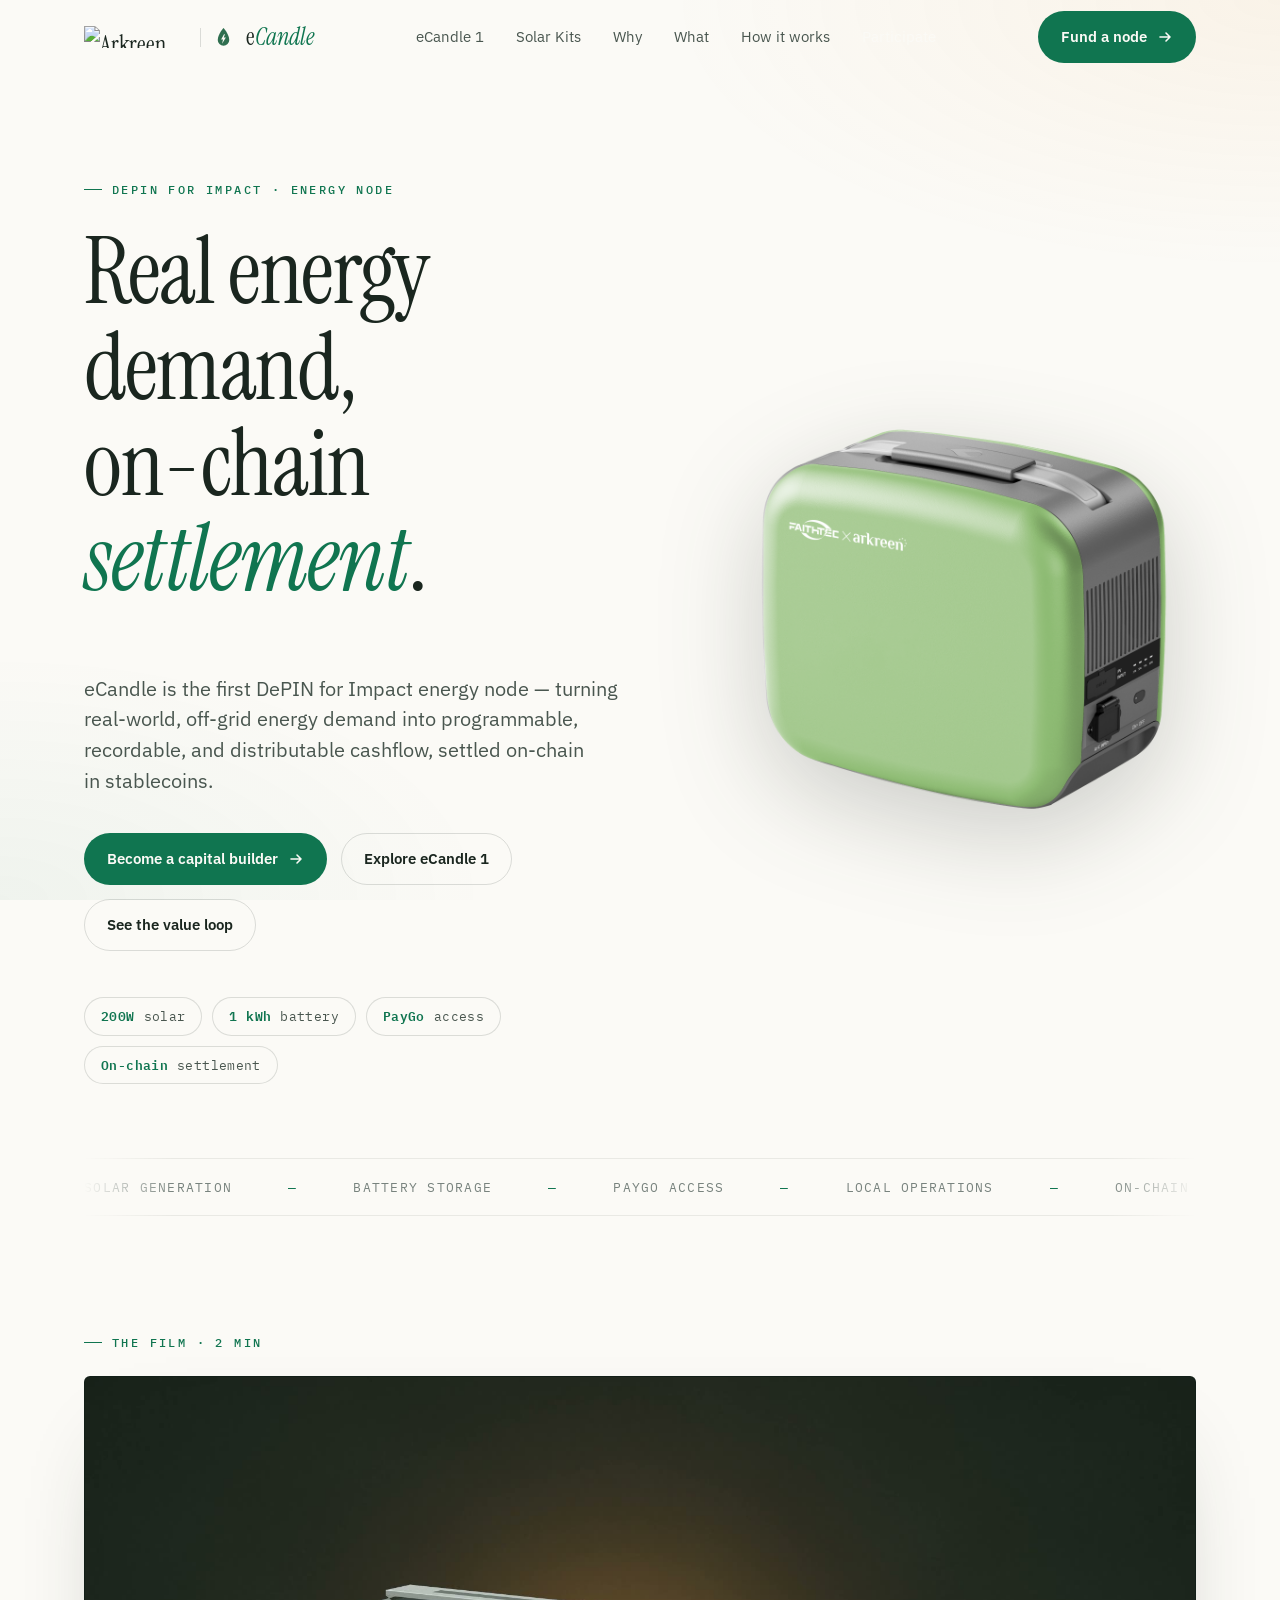
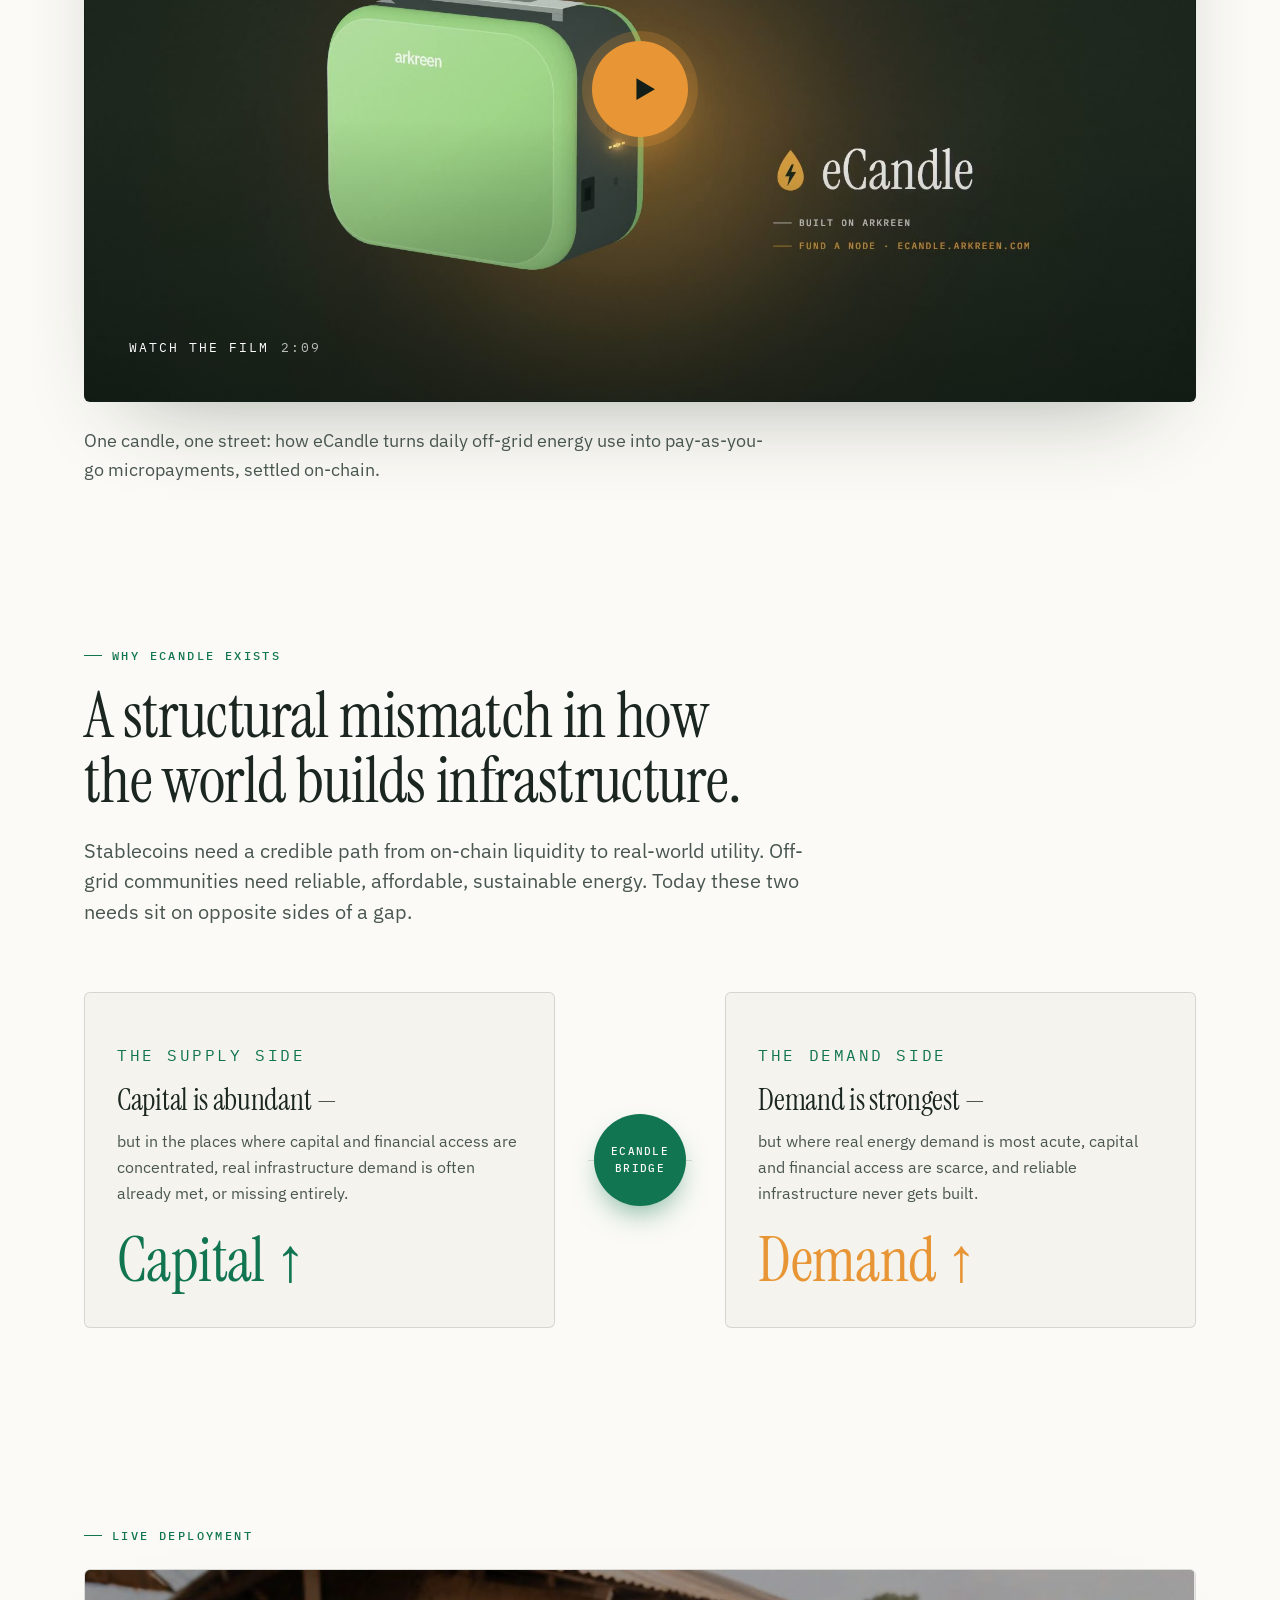
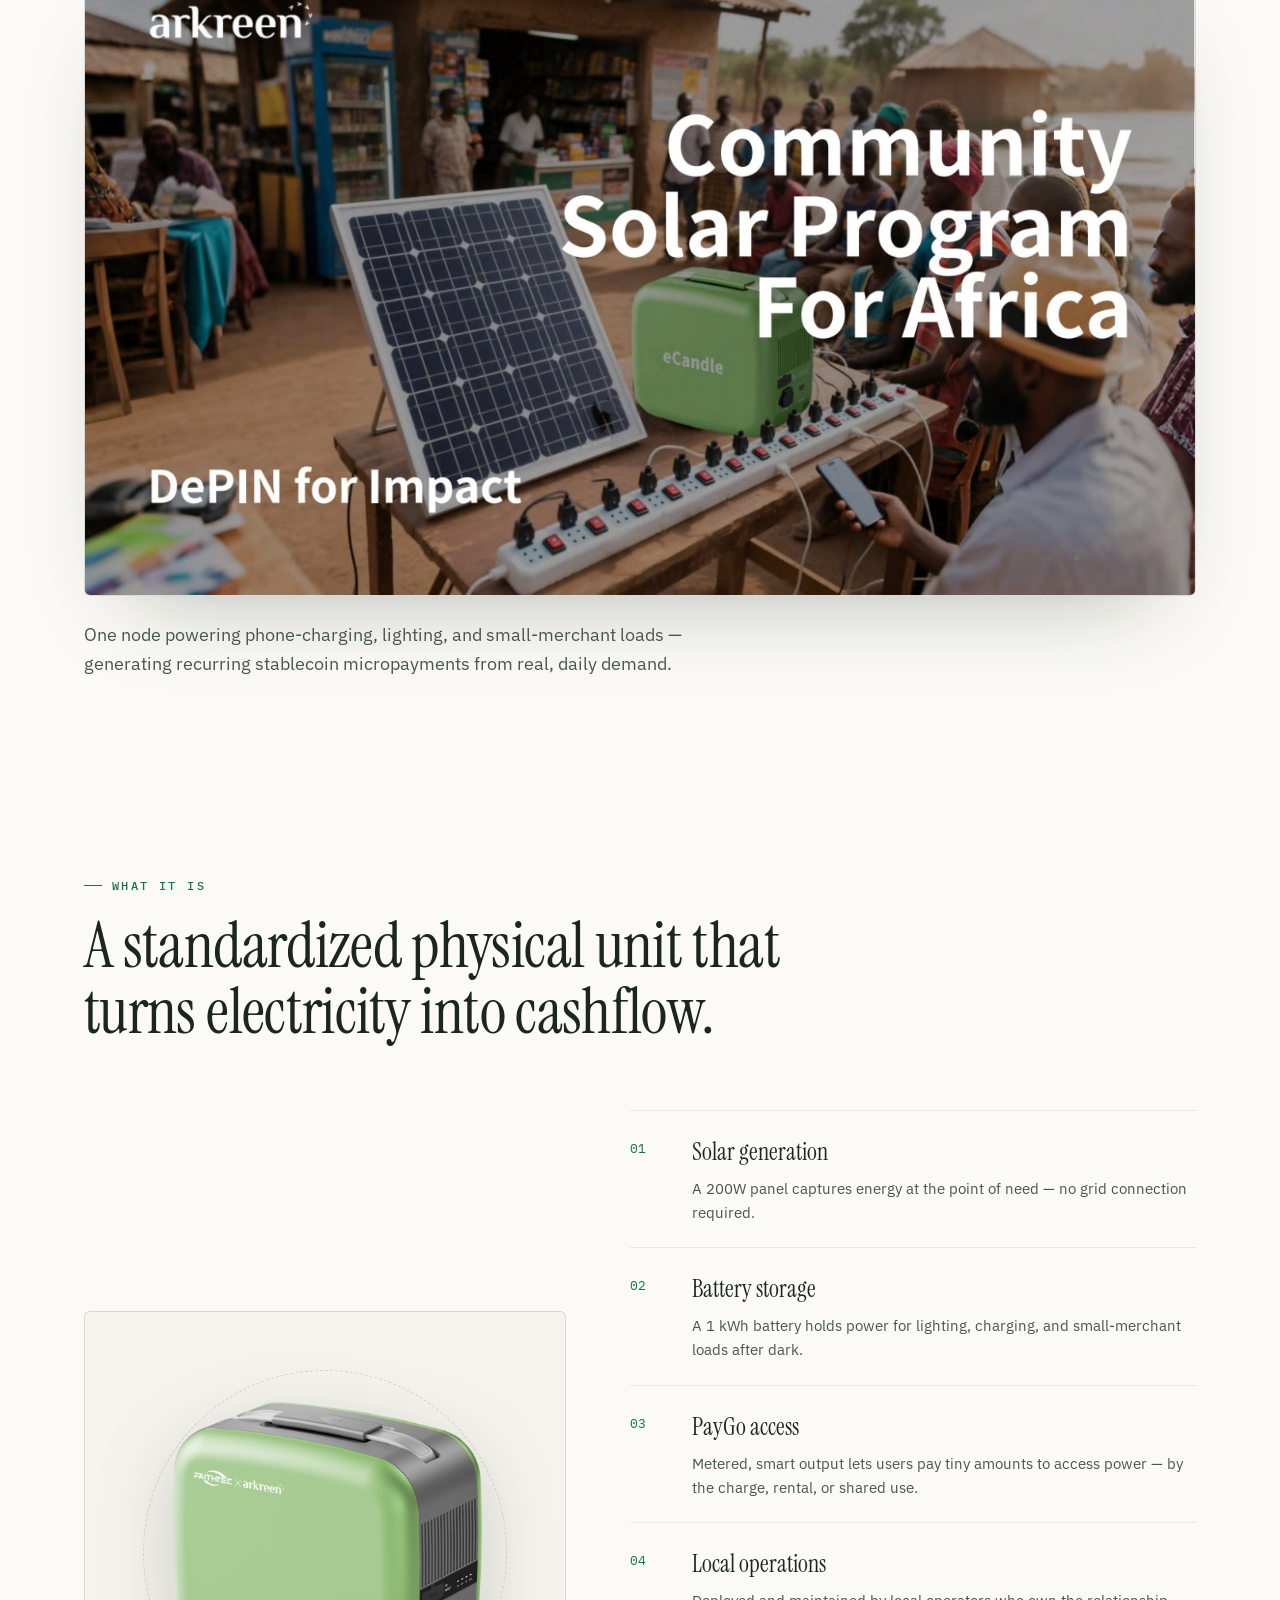
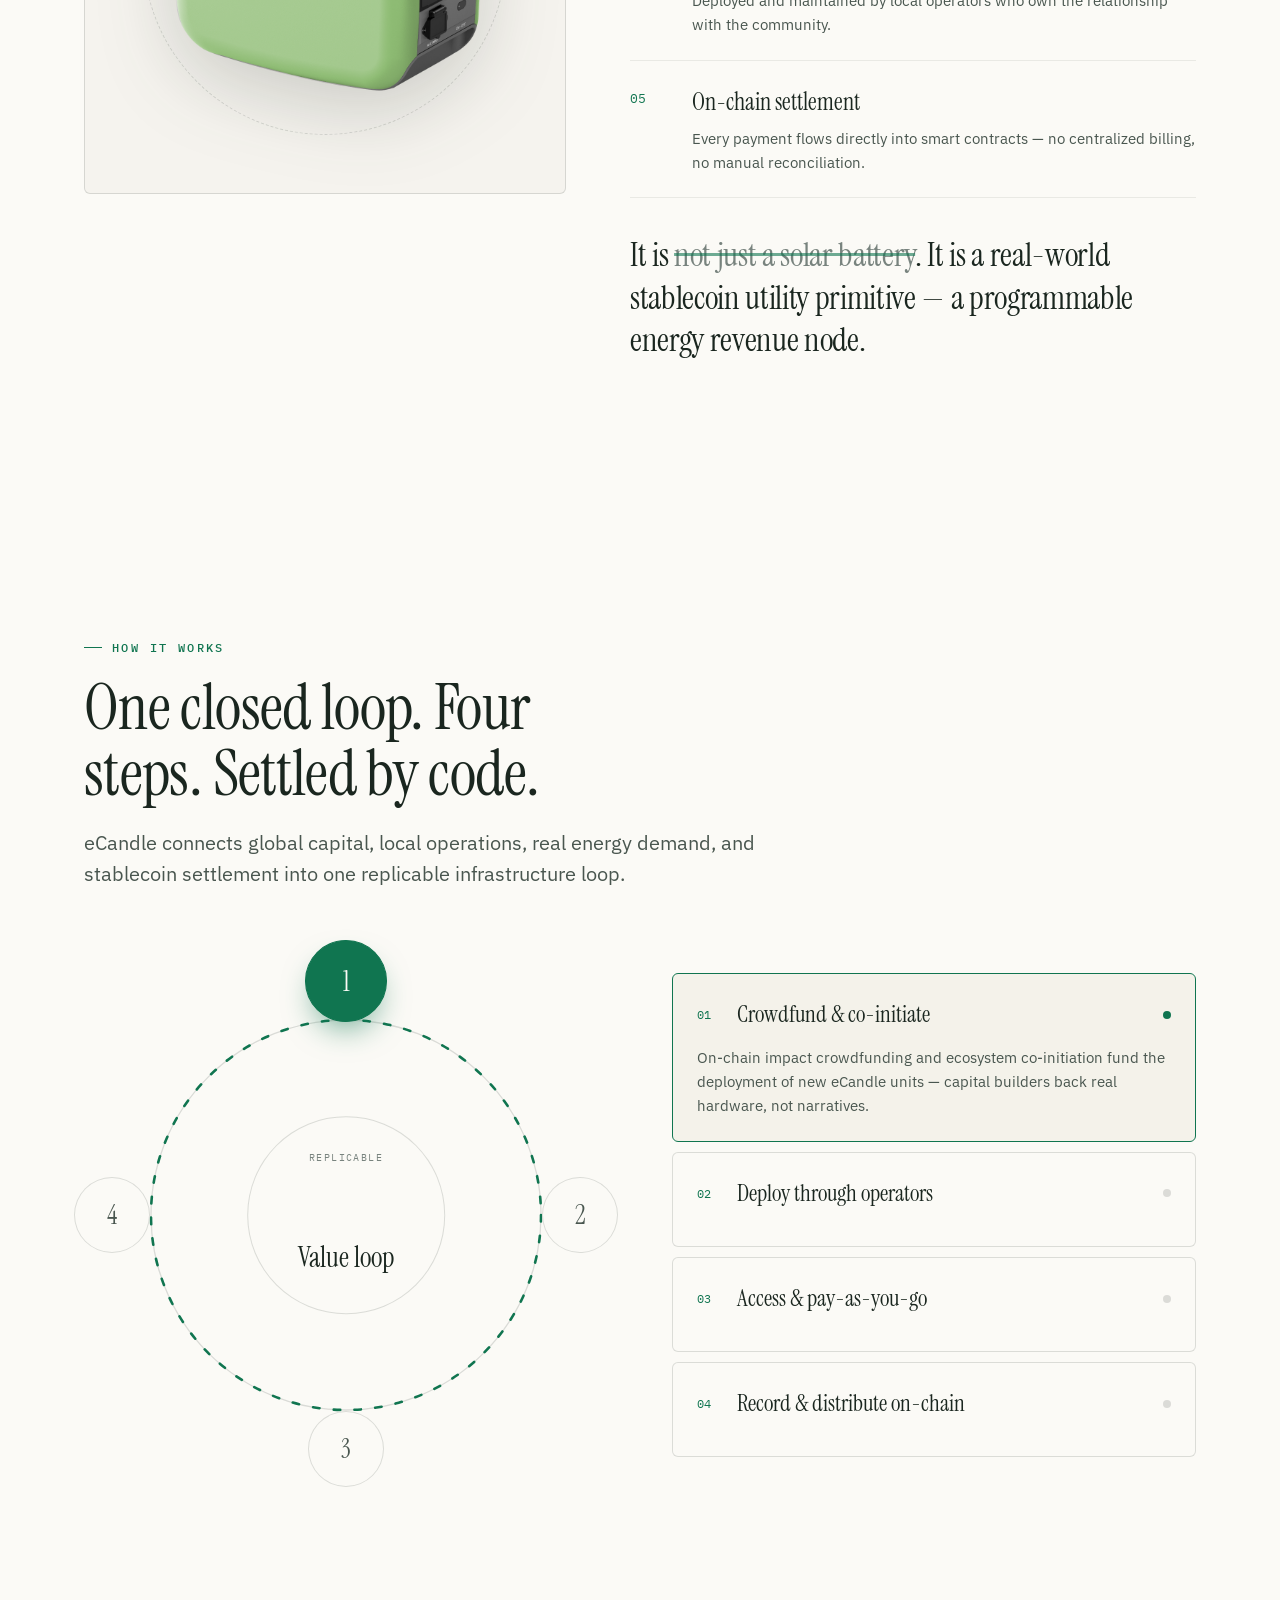
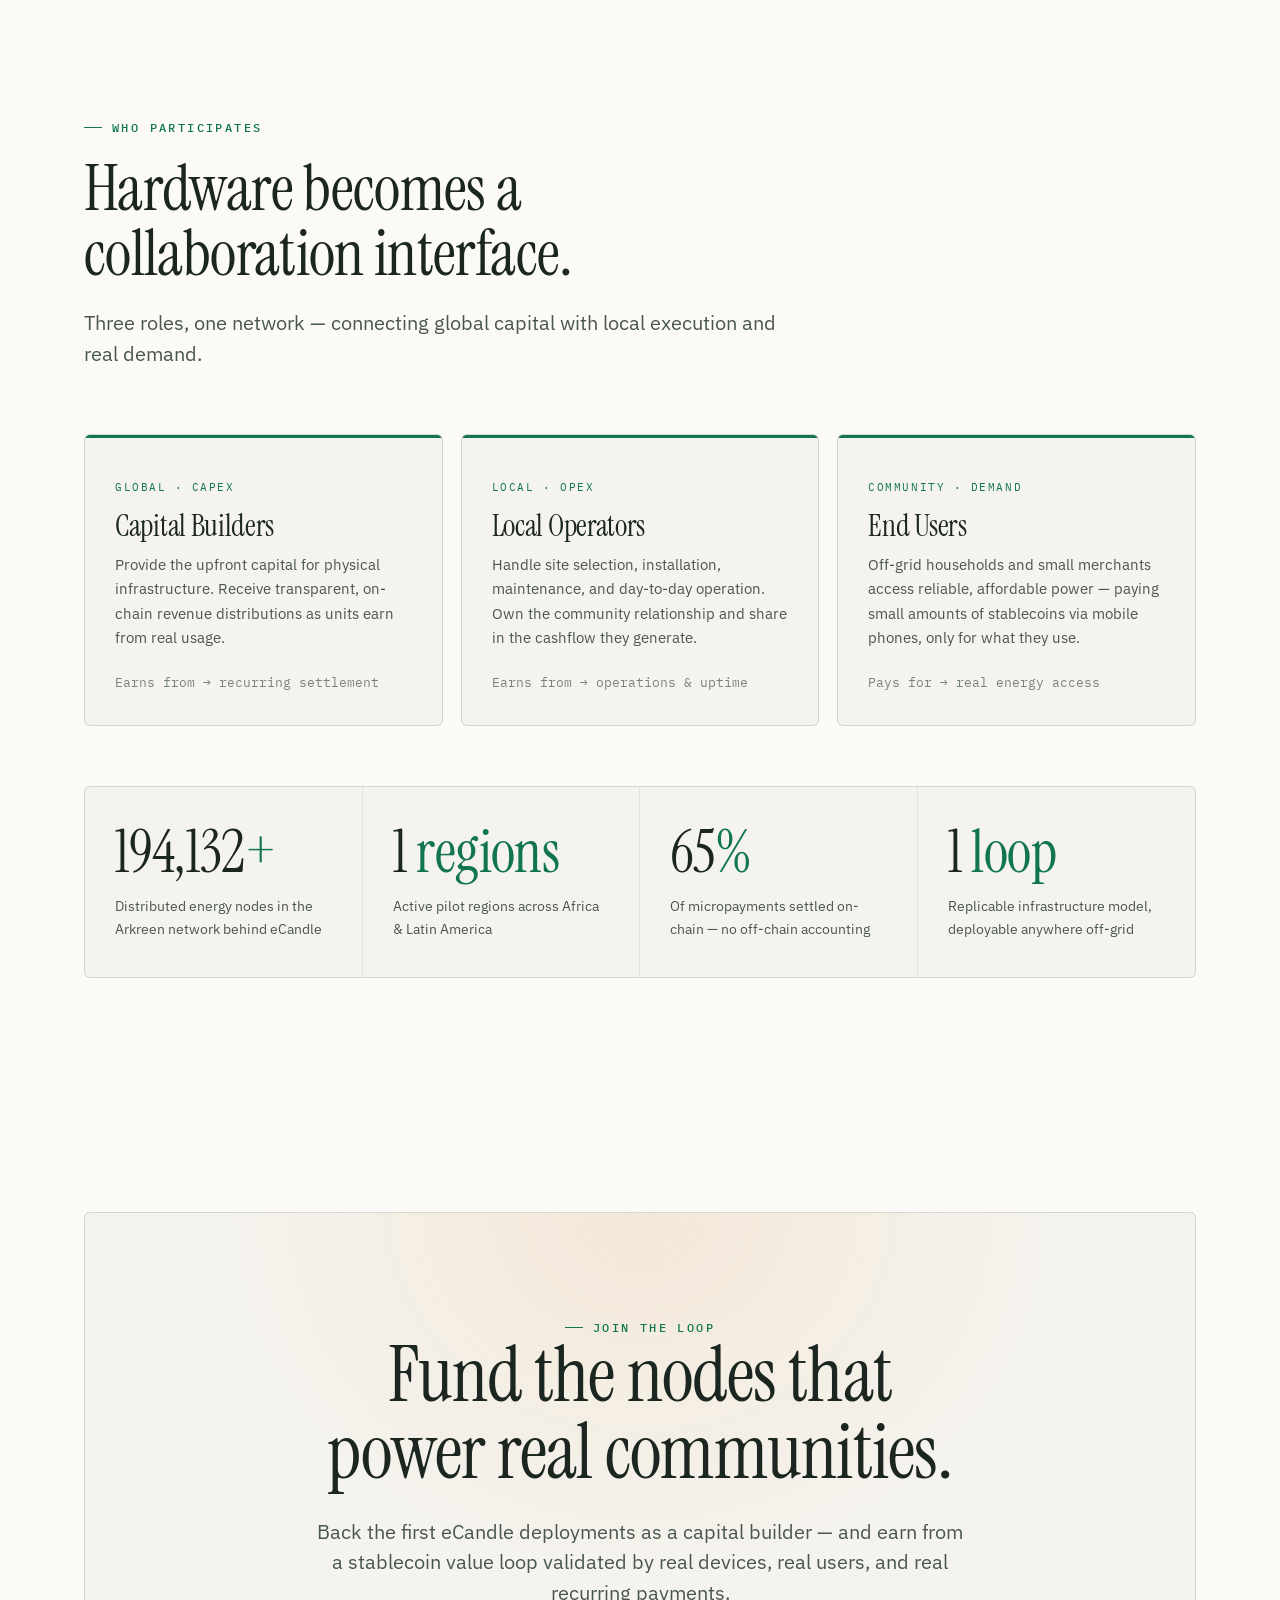
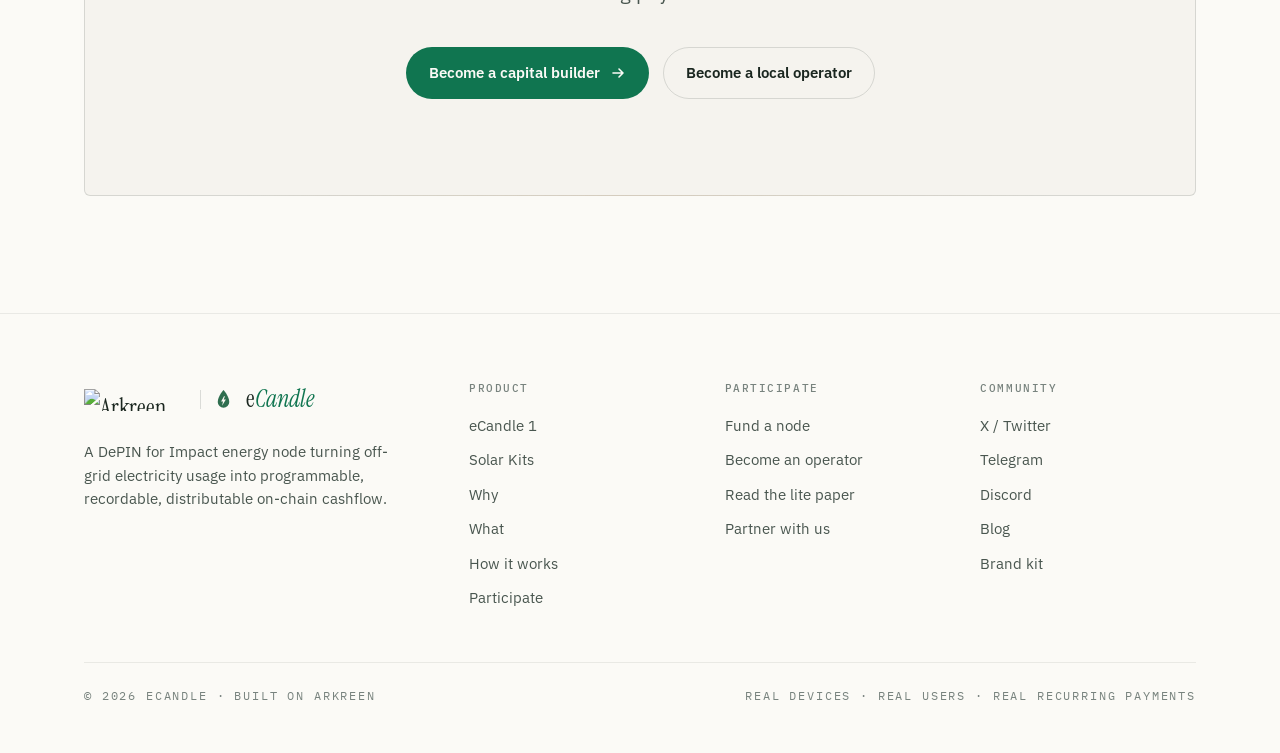
==== commit d7253375: "deploy: arkreen/ecandle-landing-page@f6a0d65ebb8f13e807cec4c2602496d0fc4b620f" ====
--- a/index.html
+++ b/index.html
@@ -74,6 +74,21 @@
   </div>
 </header>
 
+<!-- ============ FILM ============ -->
+<section class="film-band" id="film" data-screen-label="Film">
+  <div class="wrap">
+    <p class="eyebrow reveal">The film · 2 min</p>
+    <figure class="film-media reveal" data-delay="1">
+      <video id="film-video" src="assets/video/ecandle-film.mp4" poster="assets/video/ecandle-film-poster.jpg" preload="none" playsinline width="1920" height="1080" aria-label="eCandle film: pay-as-you-go solar power, settled on-chain"></video>
+      <button class="film-play" id="film-play" type="button" aria-label="Play the eCandle film (2:09)">
+        <span class="film-play-icon"><svg viewBox="0 0 24 24" aria-hidden="true"><path d="M8 5.5v13l11-6.5z" fill="currentColor"/></svg></span>
+        <span class="film-play-label">Watch the film <span class="film-play-time">2:09</span></span>
+      </button>
+    </figure>
+    <figcaption class="film-cap reveal" data-delay="2">One candle, one street: how eCandle turns daily off-grid energy use into pay-as-you-go micropayments, settled on-chain.</figcaption>
+  </div>
+</section>
+
 <!-- ============ WHY ============ -->
 <section id="why" data-screen-label="Why">
   <div class="wrap">
--- a/styles.css
+++ b/styles.css
@@ -117,6 +117,7 @@
 .nav-links a:hover { color: var(--ink); }
 .nav-cta { display: flex; align-items: center; gap: 14px; }
 @media (max-width: 880px) { .nav-links { display: none; } }
+@media (max-width: 480px) { .brand-name { display: none; } .nav-cta .btn { padding: 10px 16px; font-size: 13.5px; } }
 
 /* ---------- hero ---------- */
 .hero { padding-top: clamp(128px, 19vh, 210px); padding-bottom: clamp(36px, 6vh, 76px); }
@@ -167,6 +168,35 @@
 .mismatch-bridge .wire { position: absolute; top: 50%; height: 1px; width: 100%; background: var(--line); }
 @media (max-width: 820px) { .mismatch { grid-template-columns: 1fr; } .mismatch-bridge { padding: 6px 0; } .mismatch-bridge .wire { display: none; } }
 
+/* ---------- FILM ---------- */
+.film-band { padding-block: clamp(32px, 6vh, 80px) clamp(24px, 4vh, 48px); }
+.film-band .eyebrow { margin-bottom: 24px; }
+.film-media { margin: 0; position: relative; aspect-ratio: 16/9; border-radius: var(--radius); overflow: hidden; border: 1px solid var(--line); background: oklch(0.22 0.02 160); box-shadow: 0 40px 90px -50px rgba(40,50,40,.45); }
+.film-media video { display: block; width: 100%; height: 100%; object-fit: cover; }
+.film-play {
+  position: absolute; inset: 0; width: 100%; border: 0; cursor: pointer;
+  display: flex; align-items: flex-end; justify-content: flex-start;
+  padding: clamp(18px, 3.4vw, 44px);
+  background: linear-gradient(to top, rgba(10,20,15,.45), transparent 45%);
+  color: #fff; font: inherit; transition: background .3s;
+}
+.film-play:hover { background: linear-gradient(to top, rgba(10,20,15,.6), transparent 55%); }
+.film-play:focus-visible { outline: 2px solid var(--amber); outline-offset: -6px; }
+.film-play-icon {
+  position: absolute; left: 50%; top: 50%; transform: translate(-50%, -50%);
+  width: clamp(64px, 8vw, 96px); aspect-ratio: 1; border-radius: 50%;
+  display: grid; place-items: center; background: var(--amber); color: oklch(0.22 0.02 160);
+  box-shadow: 0 0 0 10px color-mix(in oklch, var(--amber) 22%, transparent), 0 20px 50px -12px color-mix(in oklch, var(--amber) 70%, transparent);
+  transition: transform .3s cubic-bezier(.2,.8,.2,1), box-shadow .3s;
+}
+.film-play-icon svg { width: 42%; height: 42%; margin-left: 6%; }
+.film-play:hover .film-play-icon { transform: translate(-50%, -50%) scale(1.06); box-shadow: 0 0 0 16px color-mix(in oklch, var(--amber) 18%, transparent), 0 24px 60px -12px color-mix(in oklch, var(--amber) 80%, transparent); }
+.film-play-label { font-family: var(--font-mono); font-size: 12.5px; letter-spacing: 0.16em; text-transform: uppercase; display: inline-flex; gap: 12px; align-items: center; }
+.film-play-time { opacity: .7; }
+.film-media.playing .film-play { display: none; }
+.film-cap { margin: 24px 0 0; color: var(--ink-dim); font-size: clamp(15px, 1.4vw, 18px); max-width: 62ch; text-wrap: pretty; }
+@media (max-width: 560px) { .film-play-label { display: none; } }
+
 /* ---------- SCENE ---------- */
 .scene-band { padding-block: clamp(48px, 8vh, 104px); }
 .scene-band .eyebrow { margin-bottom: 24px; }
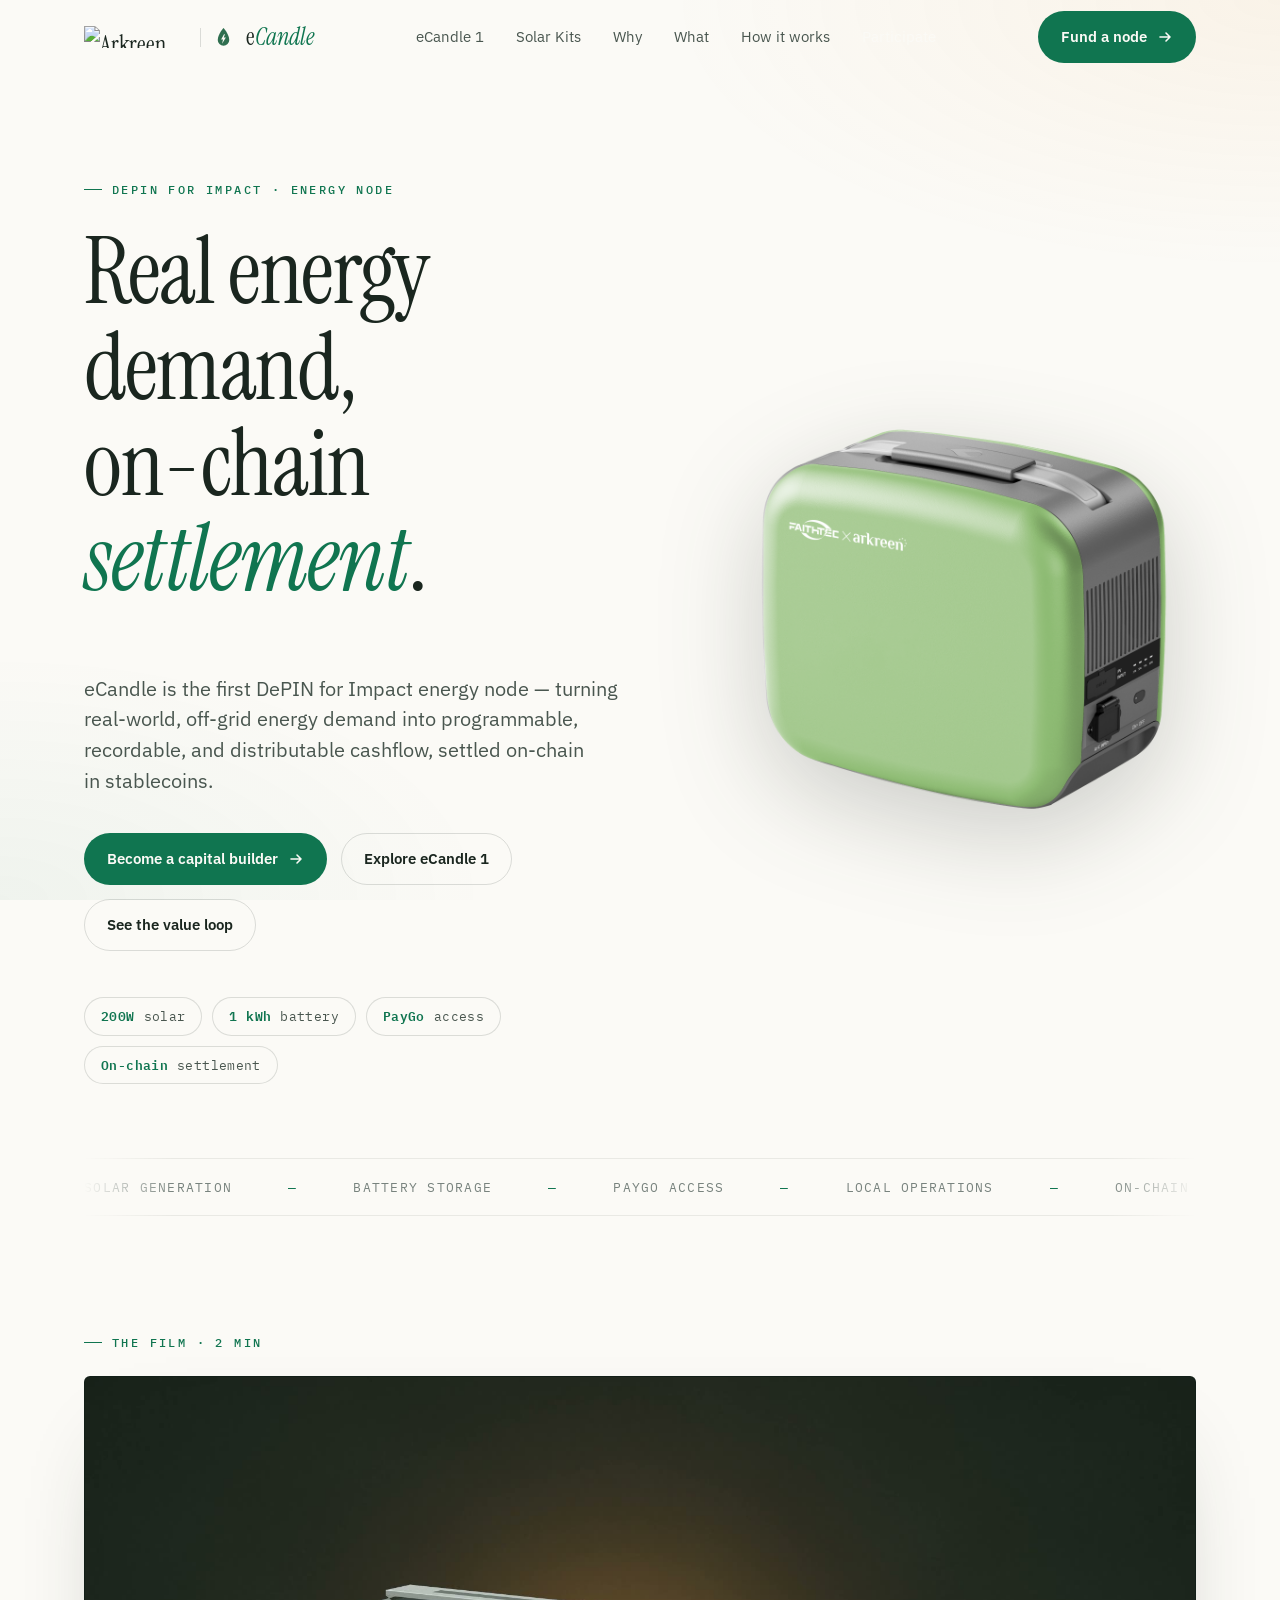
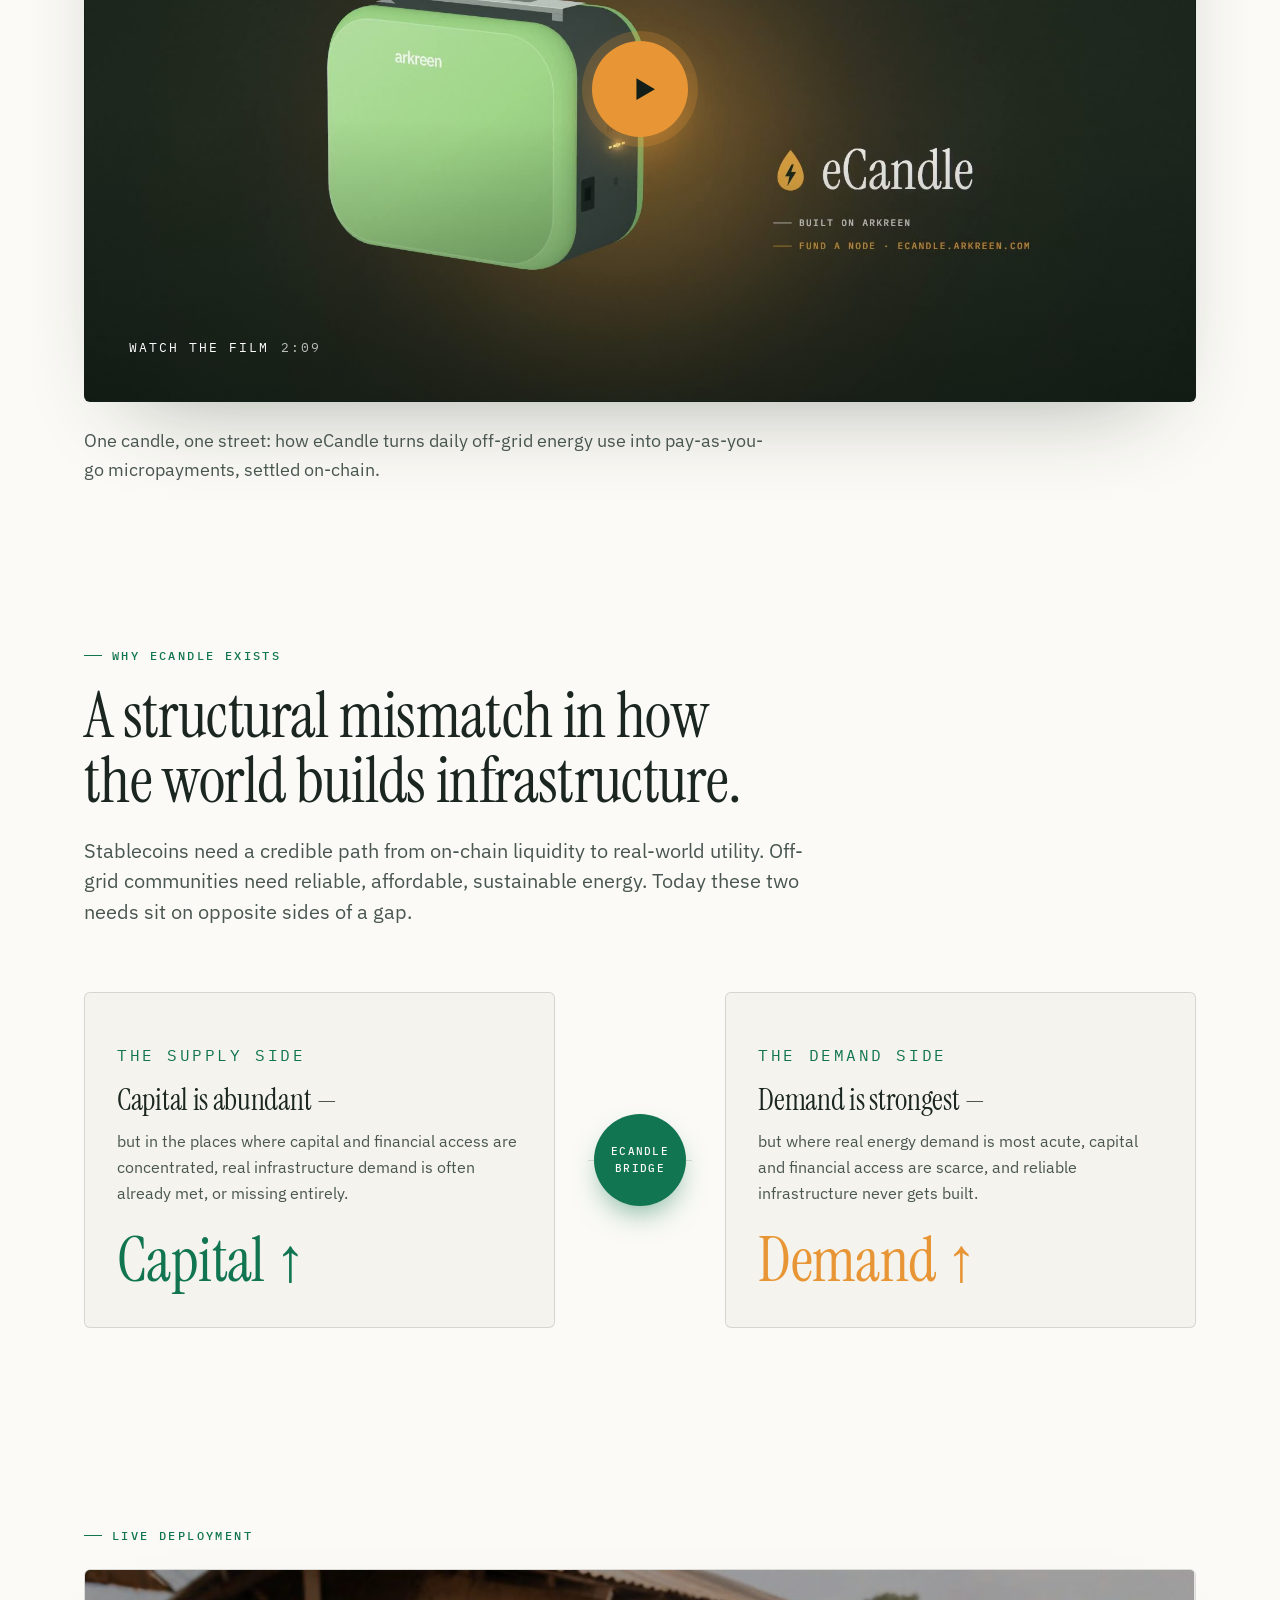
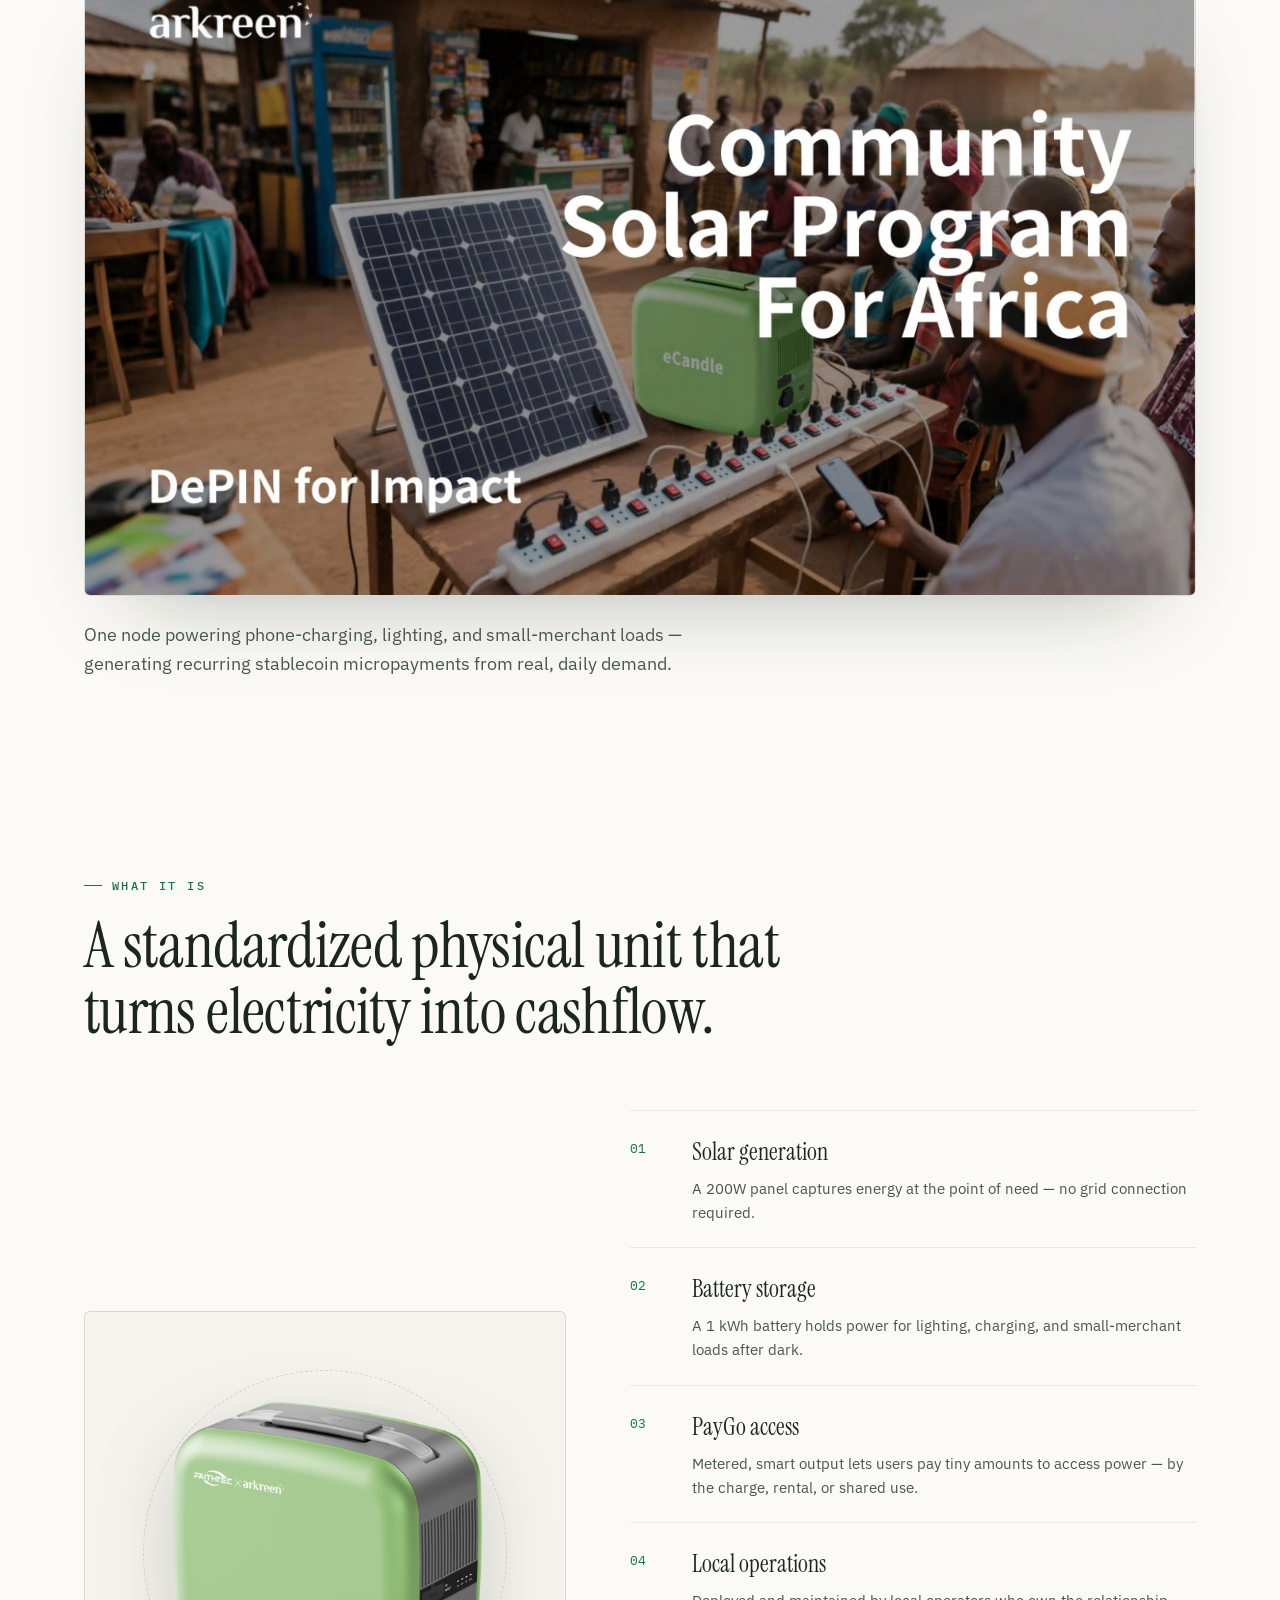
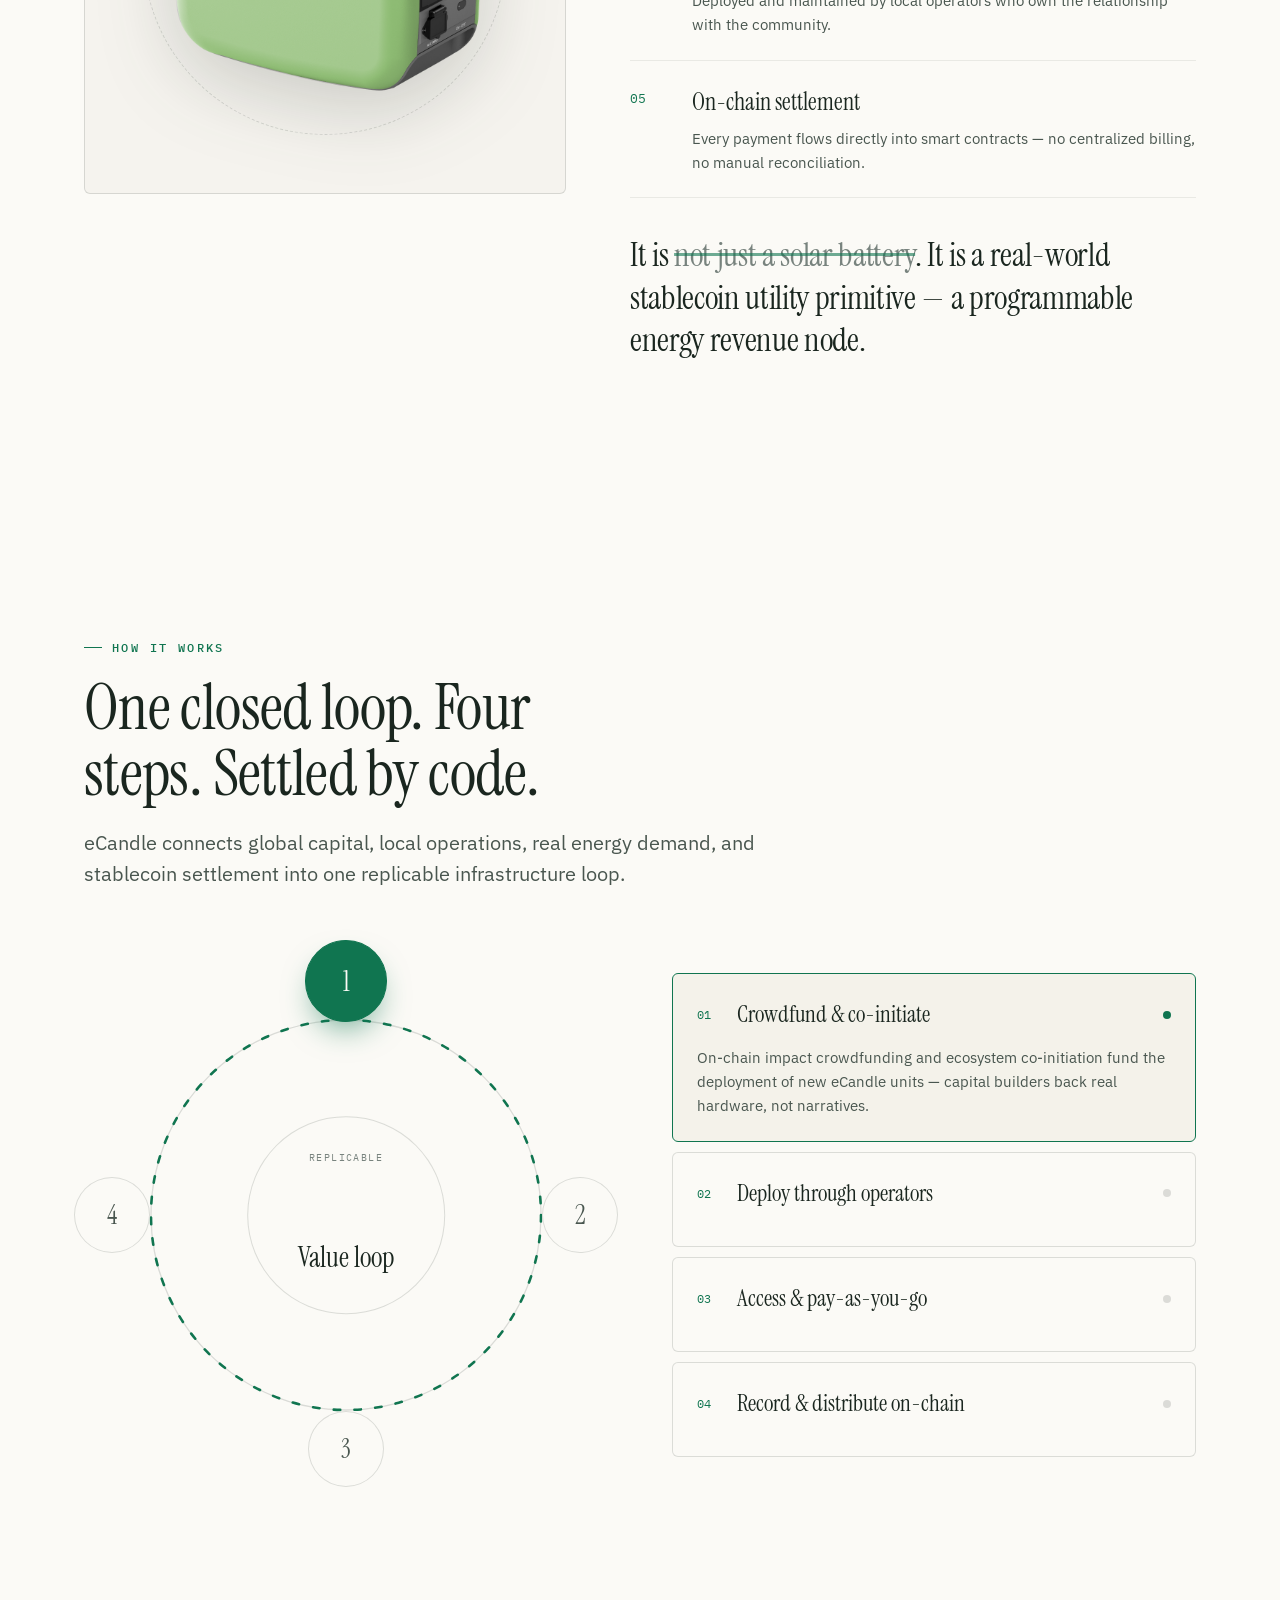
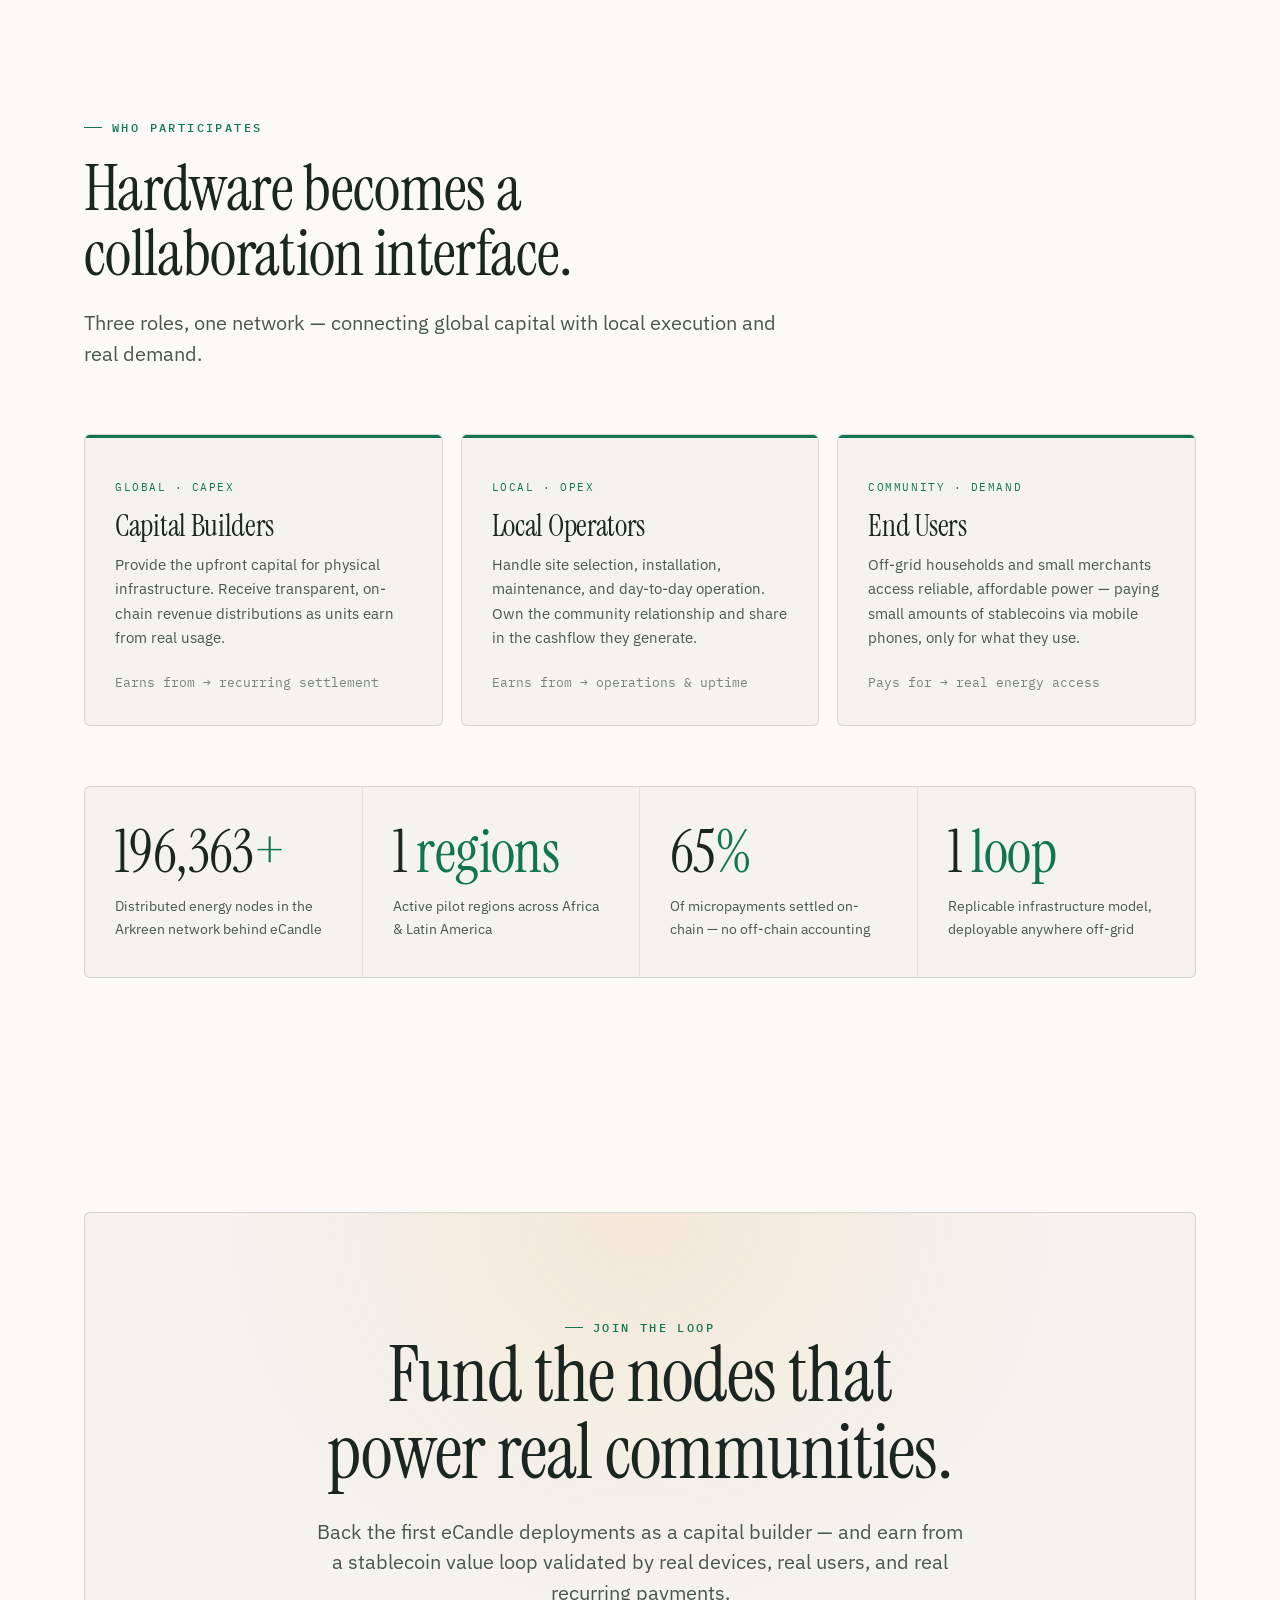
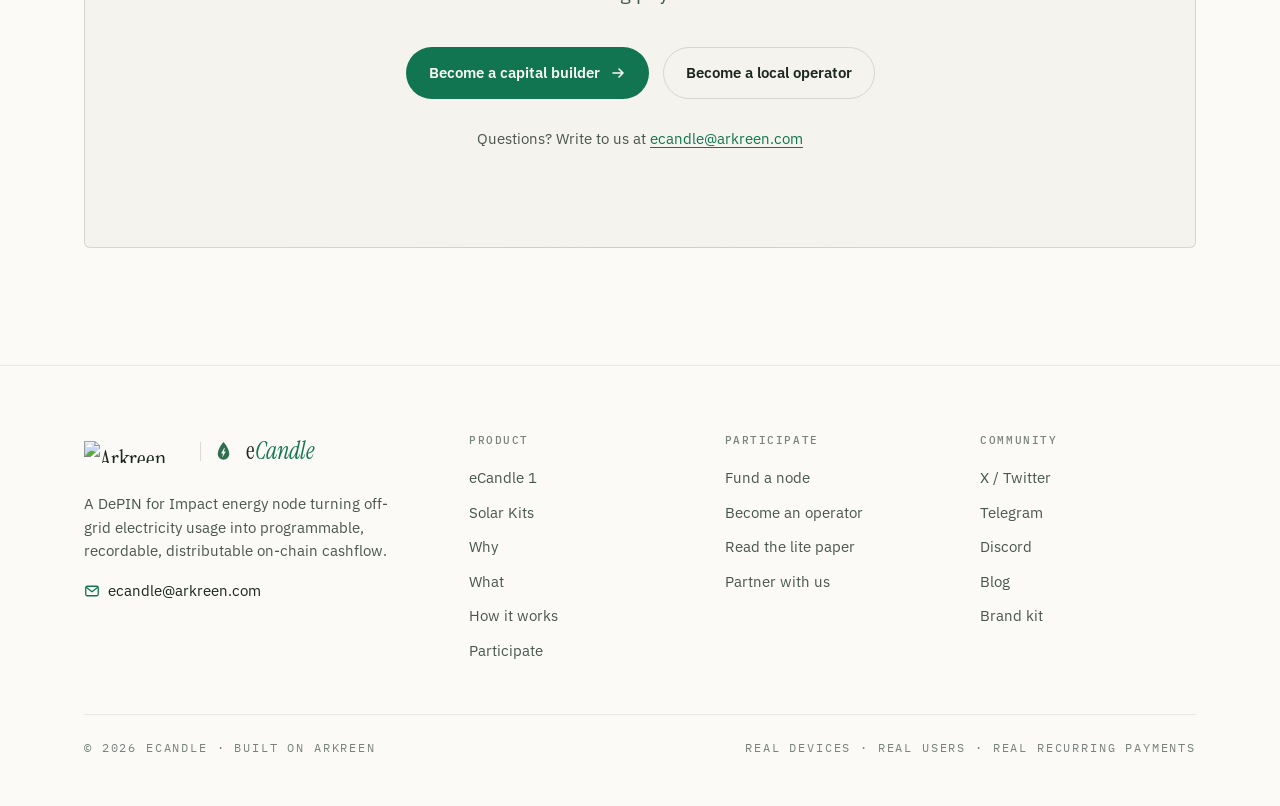
==== commit cd4b4874: "deploy: arkreen/ecandle-landing-page@f5211d8bbcc1e6968c5b3e3ea992909ff4b90d62" ====
--- a/index.html
+++ b/index.html
@@ -260,6 +260,7 @@
         </a>
         <a class="btn btn-ghost" href="#">Become a local operator</a>
       </div>
+      <p class="cta-contact">Questions? Write to us at <a href="mailto:ecandle@arkreen.com">ecandle@arkreen.com</a></p>
     </div>
   </div>
 </section>
@@ -271,6 +272,7 @@
       <div>
         <span class="brand"><a class="brand-arkreen" href="https://www.arkreen.com" target="_blank" rel="noopener"><img class="brand-logo" src="https://www.arkreen.com/icon/arkreen-01.svg" alt="Arkreen" width="115" height="24" /></a><span class="brand-div"></span><a class="brand-self" href="#top"><img class="brand-mark" src="brand/assets/ecandle-mark-color.svg" alt="" width="22" height="22" /><span class="brand-name">e<em>Candle</em></span></a></span>
         <p class="blurb">A DePIN for Impact energy node turning off-grid electricity usage into programmable, recordable, distributable on-chain cashflow.</p>
+        <a class="footer-email" href="mailto:ecandle@arkreen.com"><svg viewBox="0 0 16 16" fill="none" aria-hidden="true"><rect x="1.75" y="3.25" width="12.5" height="9.5" rx="1.5" stroke="currentColor" stroke-width="1.3"/><path d="M2.5 4.5 8 8.75l5.5-4.25" stroke="currentColor" stroke-width="1.3" stroke-linecap="round" stroke-linejoin="round"/></svg>ecandle@arkreen.com</a>
       </div>
       <div>
         <h5>Product</h5>
--- a/styles.css
+++ b/styles.css
@@ -291,6 +291,9 @@
 .cta-card h2 { font-size: clamp(38px, 6vw, 78px); font-weight: 400; letter-spacing: -0.01em; line-height: 1.0; }
 .cta-card .lede { margin: 26px auto 0; }
 .cta-actions { display: flex; gap: 14px; justify-content: center; margin-top: 38px; flex-wrap: wrap; }
+.cta-contact { margin: 28px 0 0; color: var(--ink-dim); font-size: 15px; }
+.cta-contact a { color: var(--accent); text-decoration: underline; text-underline-offset: 3px; overflow-wrap: anywhere; }
+.cta-contact a:hover { color: var(--green-deep); }
 
 /* ---------- FOOTER ---------- */
 .footer { padding-block: 66px 48px; border-top: 1px solid var(--line-soft); }
@@ -300,6 +303,9 @@
 .footer .flinks a { color: var(--ink-dim); font-size: 14.5px; transition: color .2s; }
 .footer .flinks a:hover { color: var(--accent); }
 .footer .blurb { color: var(--ink-dim); font-size: 14.5px; max-width: 34ch; margin: 16px 0 0; }
+.footer-email { display: inline-flex; align-items: center; gap: 8px; margin-top: 16px; color: var(--ink); font-size: 14.5px; transition: color .2s; }
+.footer-email svg { width: 16px; height: 16px; color: var(--accent); }
+.footer-email:hover { color: var(--accent); }
 .footer-bottom { display: flex; justify-content: space-between; align-items: center; margin-top: 52px; padding-top: 24px; border-top: 1px solid var(--line-soft); color: var(--ink-faint); font-size: 13px; flex-wrap: wrap; gap: 12px; }
 .footer-bottom .mono-label { color: var(--ink-faint); }
 @media (max-width: 820px) { .footer-grid { grid-template-columns: 1fr 1fr; } }
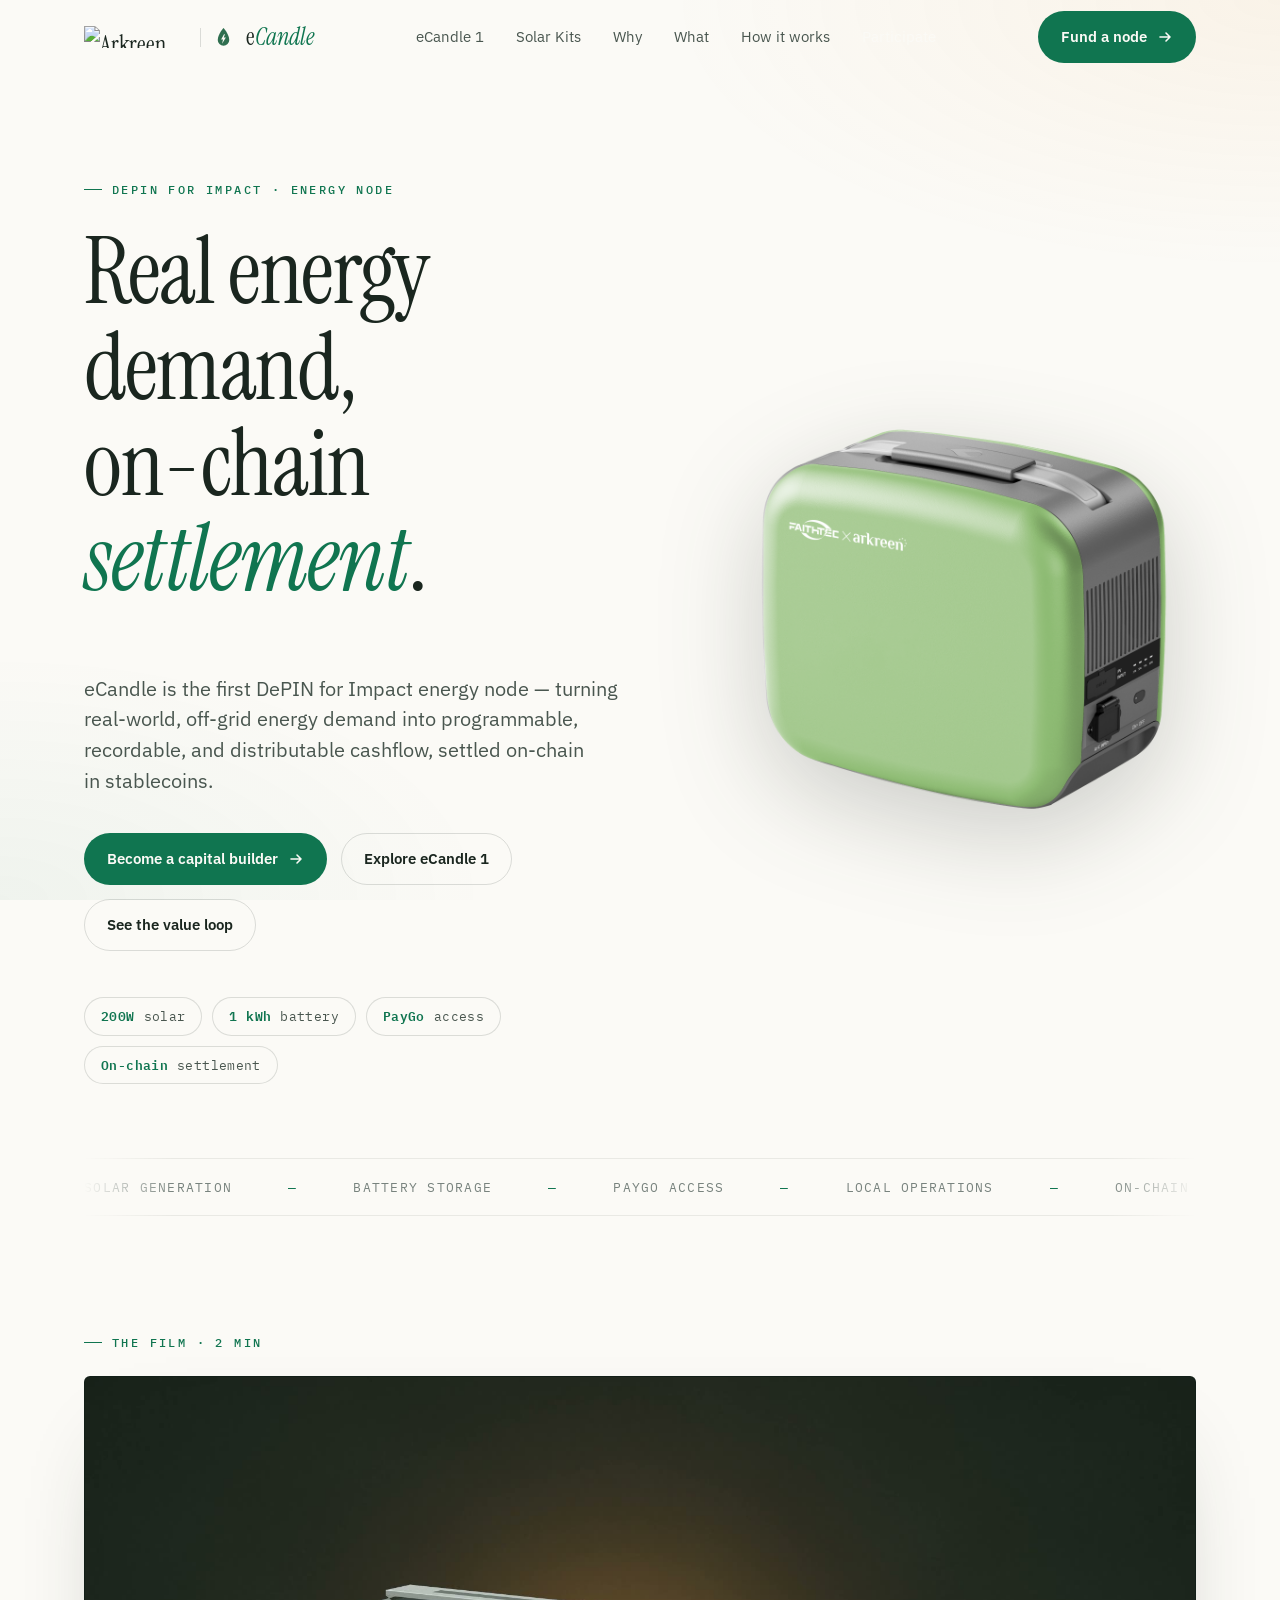
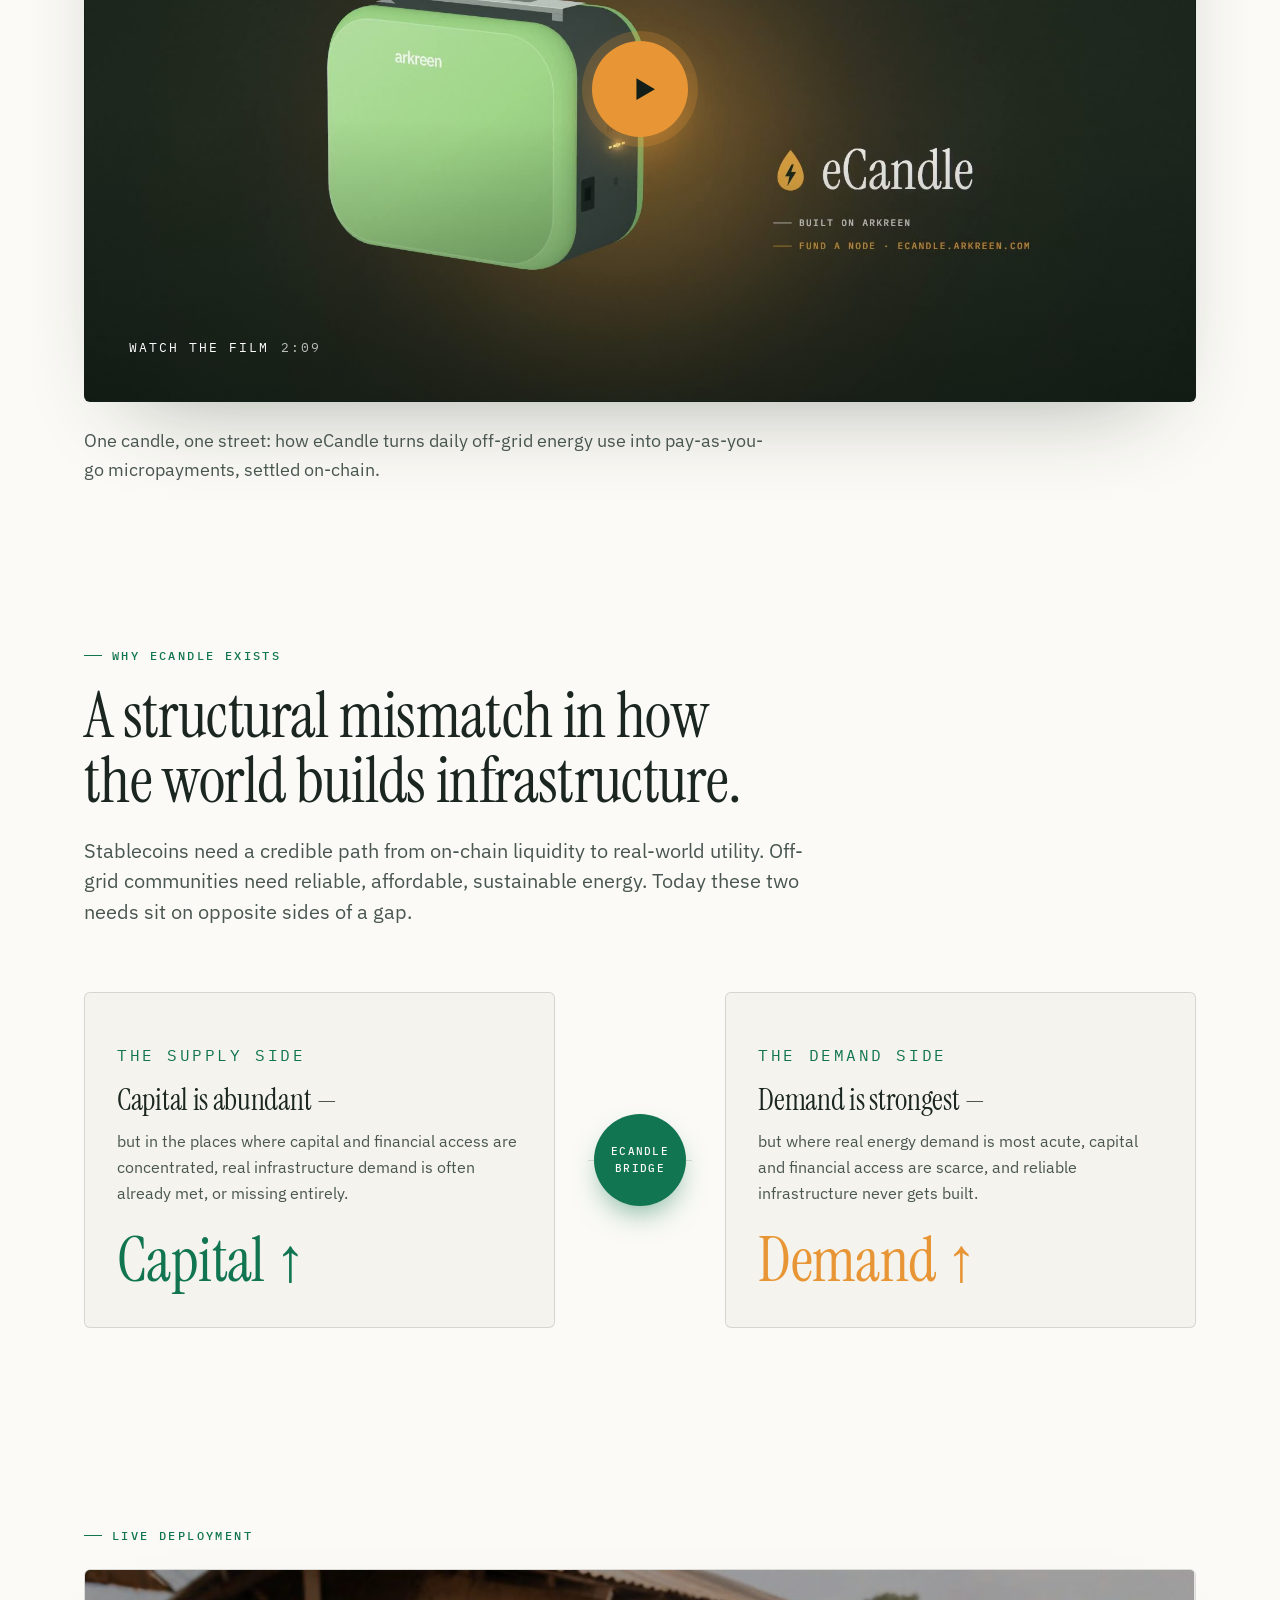
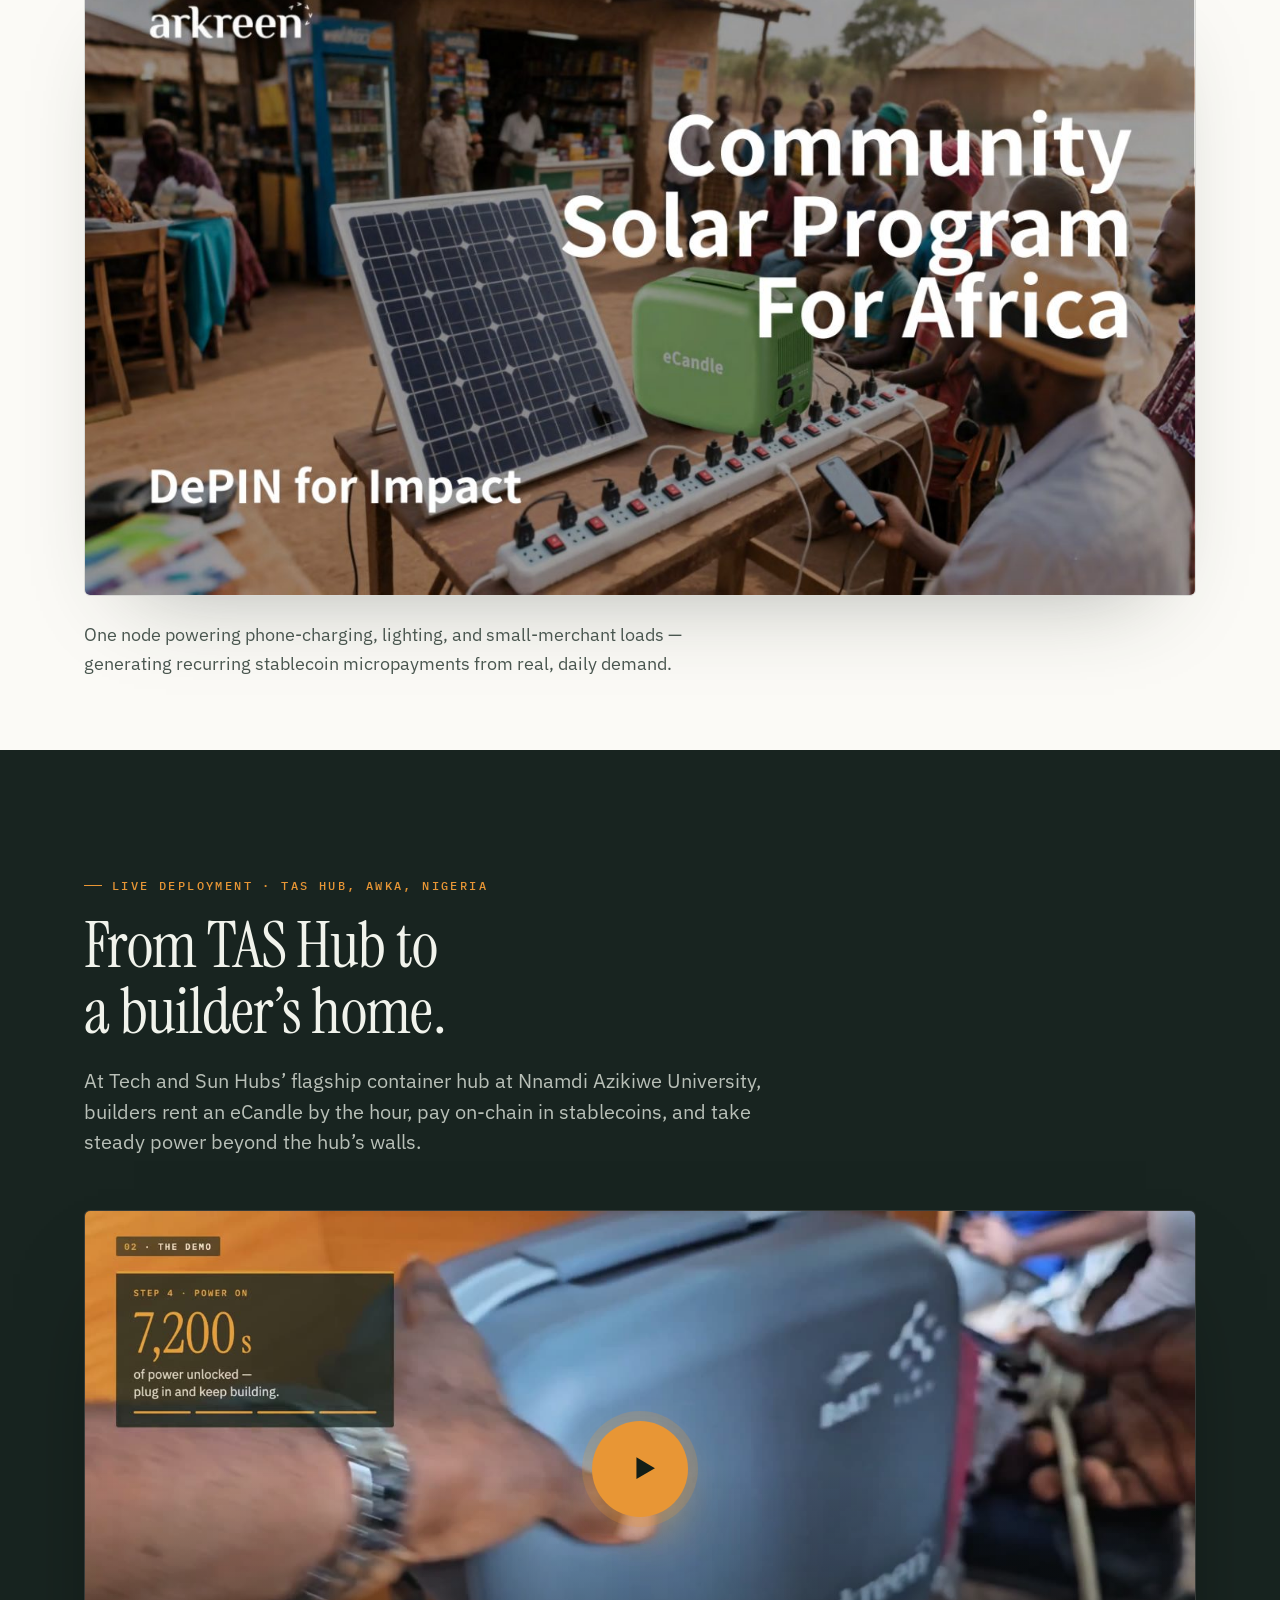
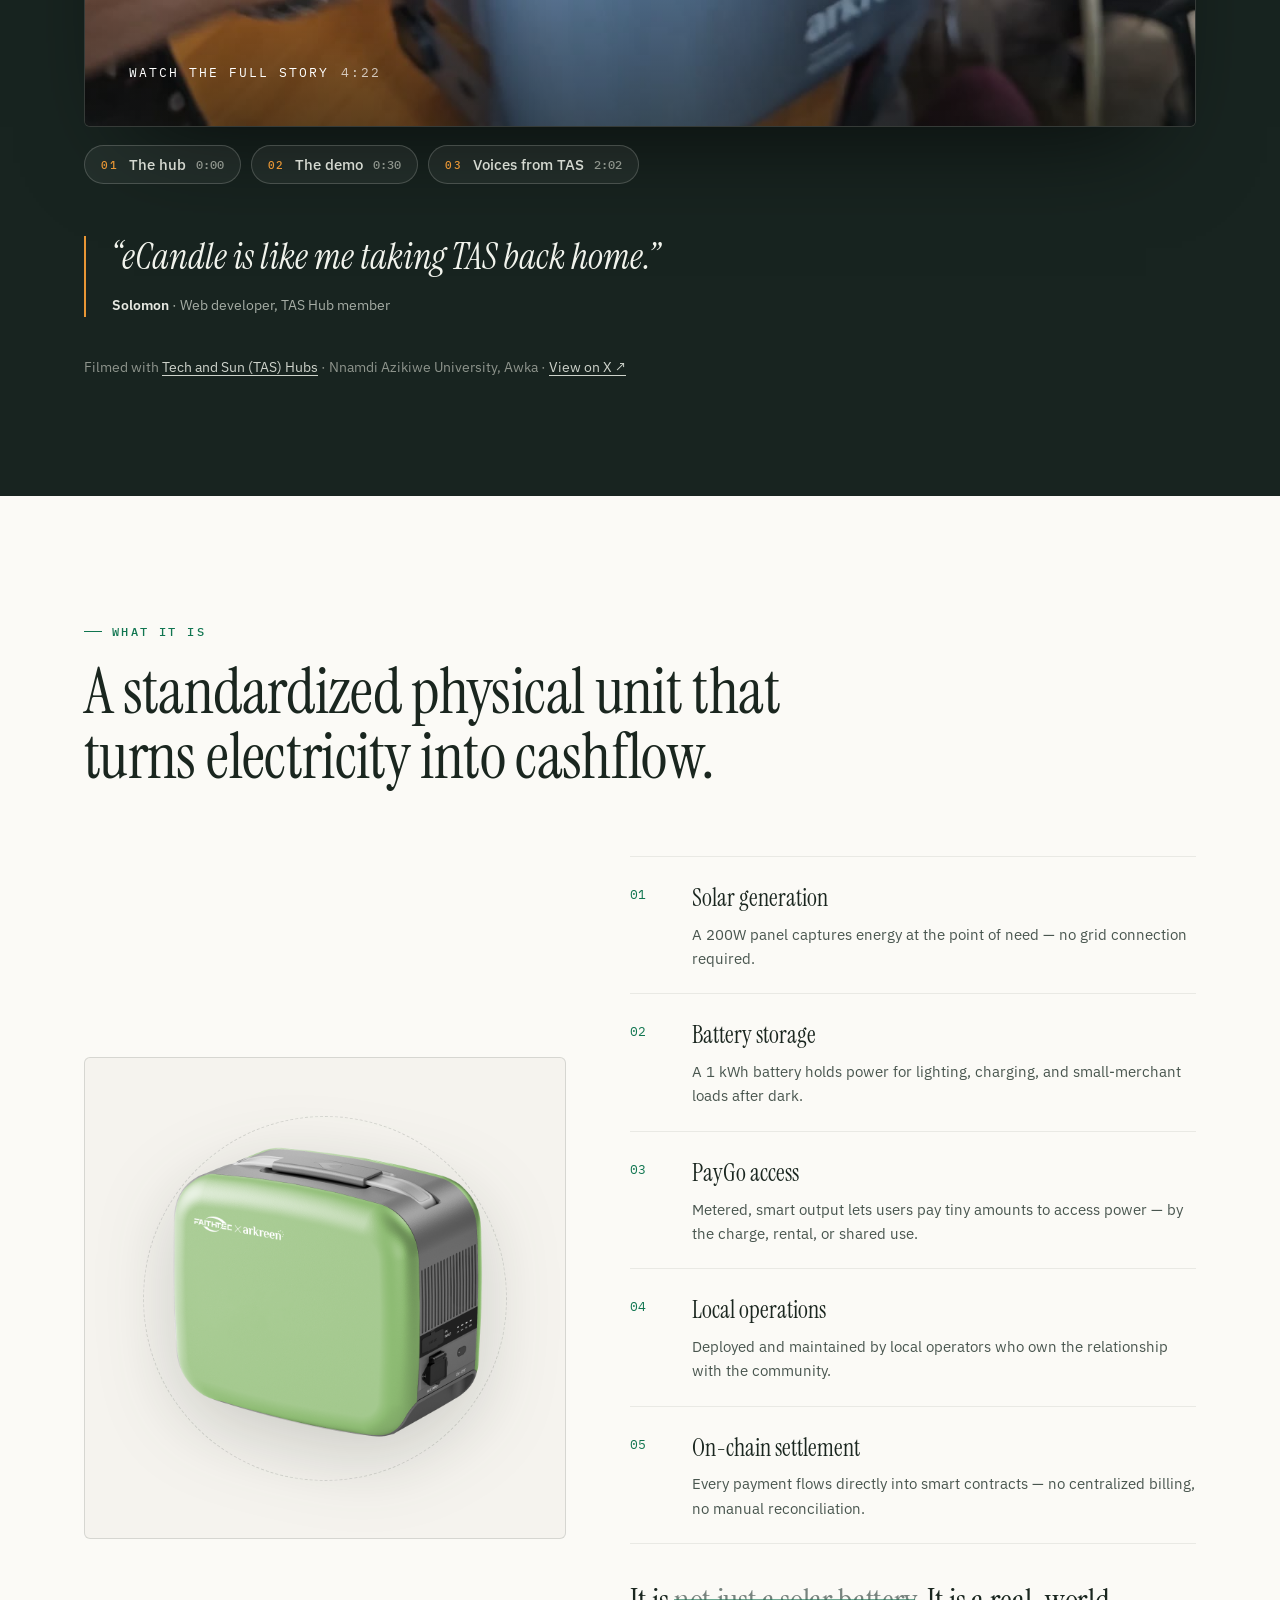
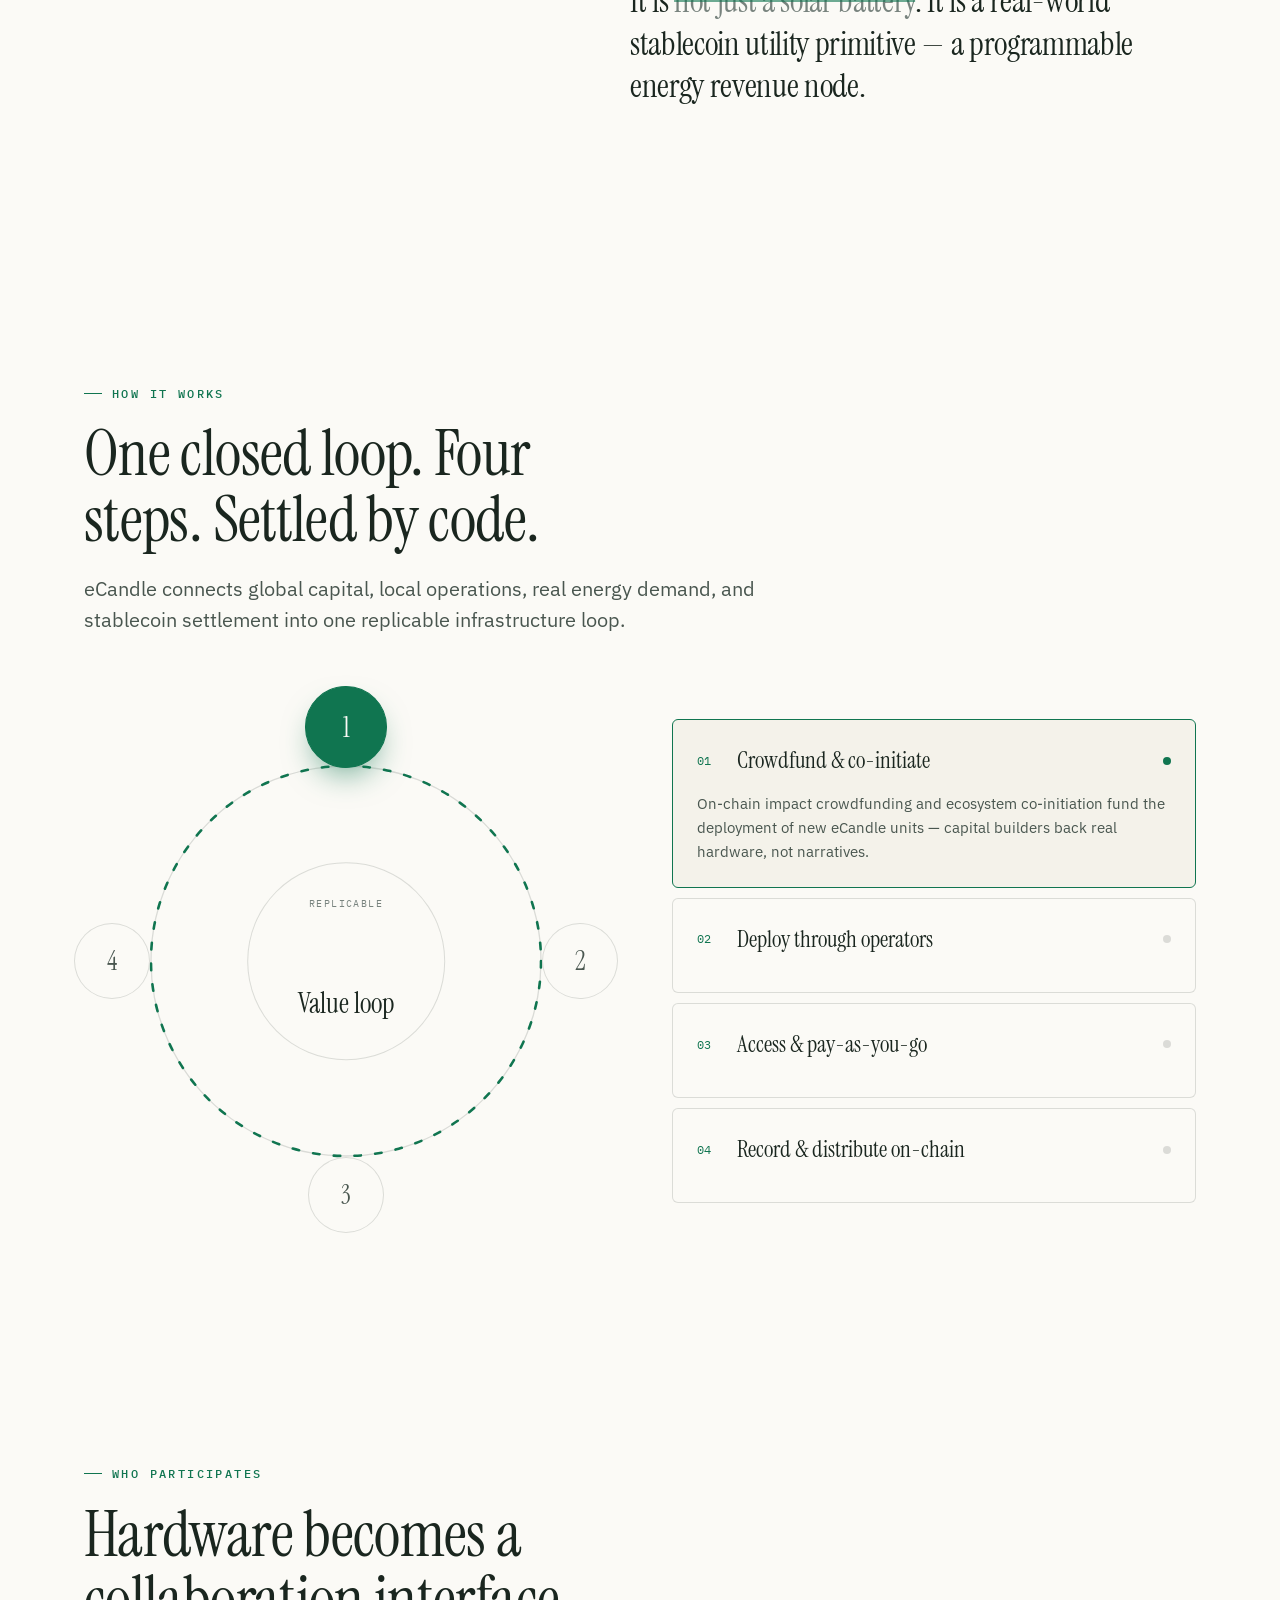
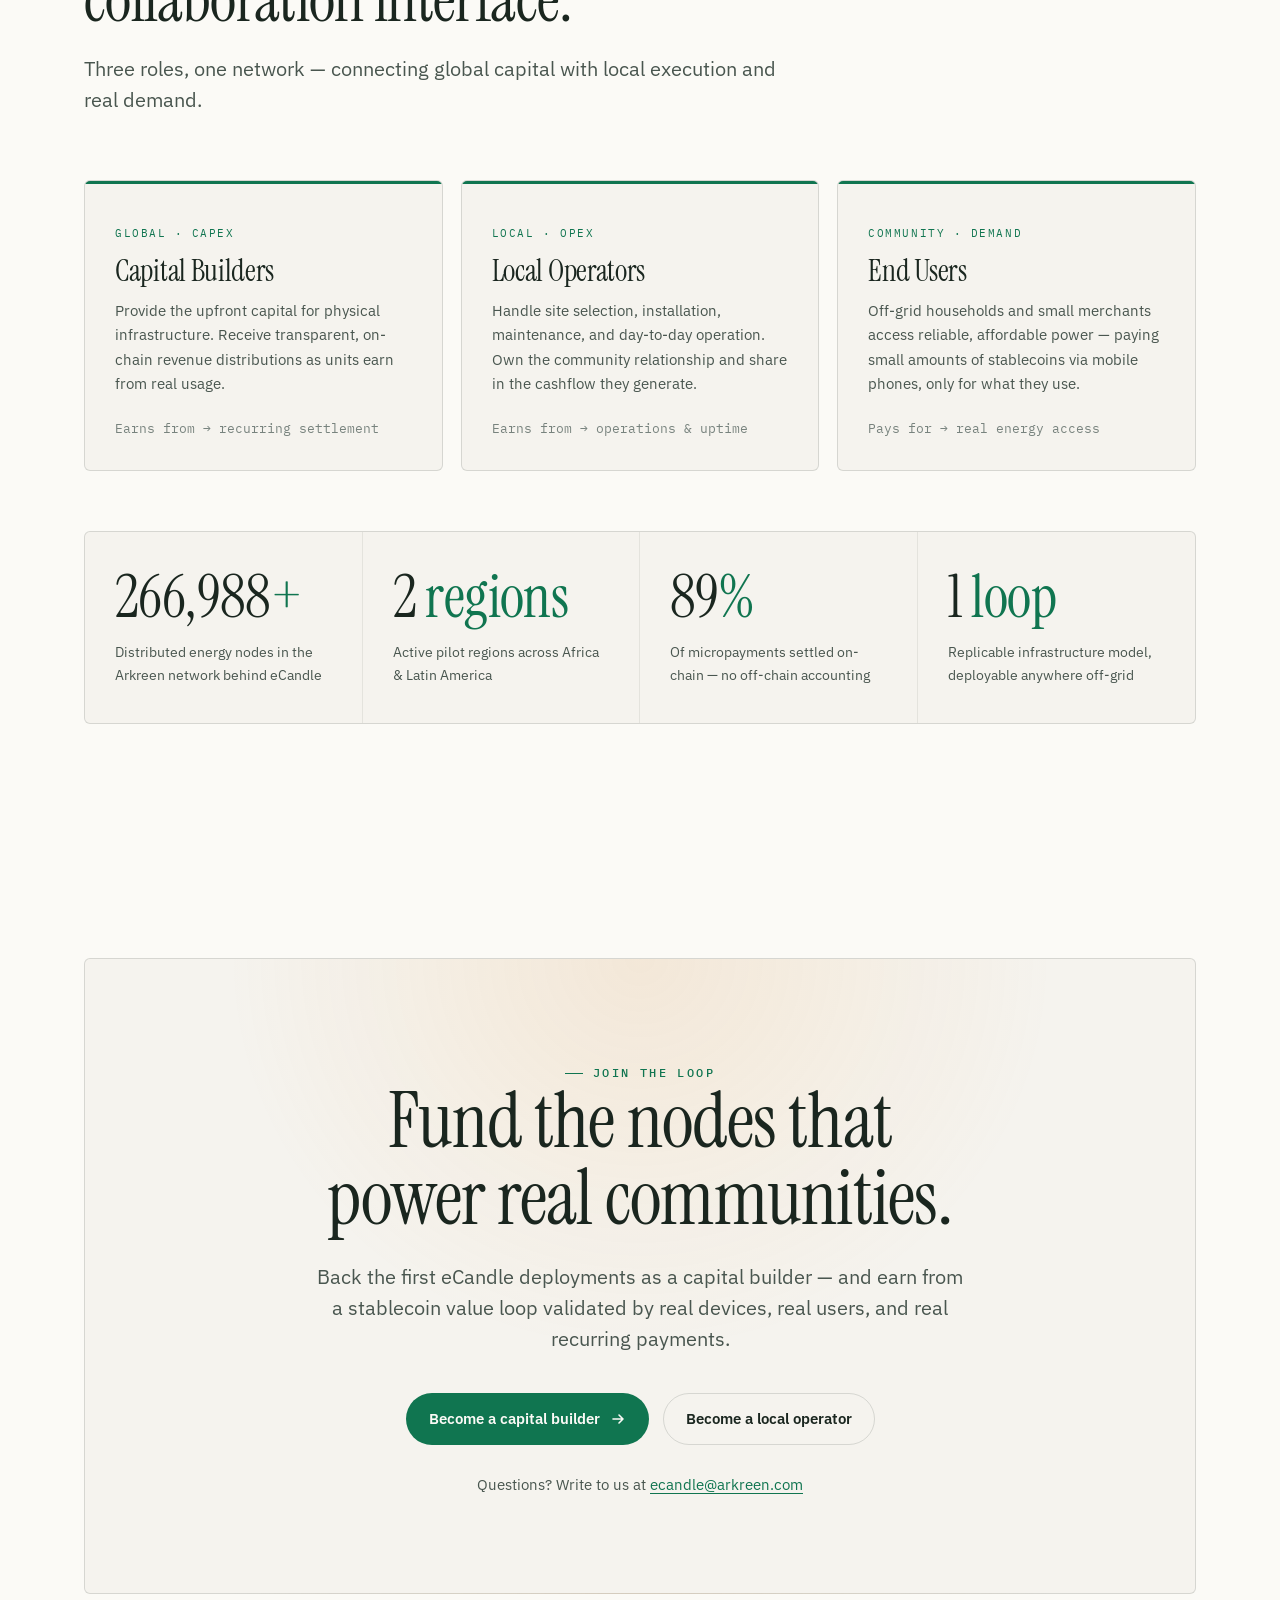
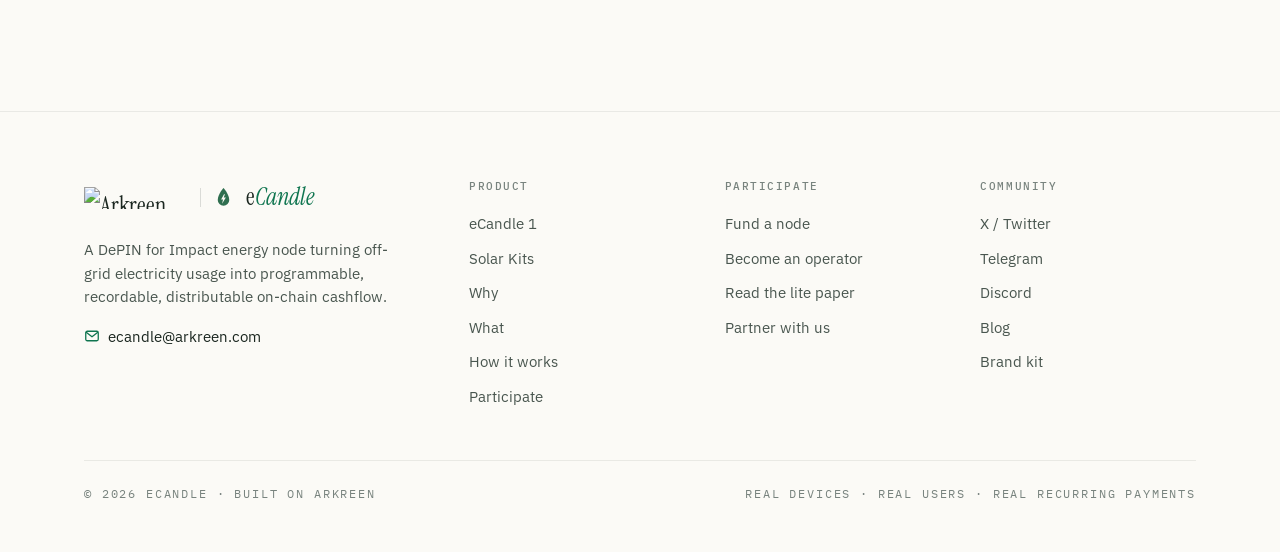
==== commit a7a24961: "deploy: arkreen/ecandle-landing-page@ecadb6ff8c881df236c7d26d05c06f7271ba2d44" ====
--- a/index.html
+++ b/index.html
@@ -11,7 +11,7 @@
 <link rel="icon" href="brand/assets/favicon-32.png" sizes="32x32" type="image/png" />
 <link rel="icon" href="brand/assets/favicon-16.png" sizes="16x16" type="image/png" />
 <link rel="apple-touch-icon" href="brand/assets/apple-touch-icon-180.png" />
-<link rel="stylesheet" href="styles.css" />
+<link rel="stylesheet" href="styles.css?v=20261021" />
 </head>
 <body>
 
@@ -132,6 +132,38 @@
   </div>
 </section>
 
+<!-- ============ FIELD STORY (TAS Hub, Awka) ============ -->
+<section class="field-story" id="tas" data-screen-label="Field story">
+  <div class="wrap">
+    <div class="section-head reveal">
+      <p class="eyebrow">Live deployment · TAS Hub, Awka, Nigeria</p>
+      <h2 class="section-title">From TAS Hub to a builder’s home.</h2>
+      <p class="lede">At Tech and Sun Hubs’ flagship container hub at Nnamdi Azikiwe University, builders rent an eCandle by the hour, pay on-chain in stablecoins, and take steady power beyond the hub’s walls.</p>
+    </div>
+
+    <figure class="tas-media reveal" data-delay="1">
+      <video id="tas-video" poster="assets/video/tas-hub-poster.jpg" data-teaser="assets/video/tas-hub-teaser.mp4" data-full="assets/video/tas-hub-story.mp4" muted loop playsinline preload="none" width="1600" height="744" aria-label="TAS Hub × eCandle: a builder pays on-chain, the eCandle unlocks, and TAS members talk about using it"></video>
+      <button class="film-play tas-play" id="tas-play" type="button" aria-label="Play the full TAS Hub story with sound (4:22)">
+        <span class="film-play-icon"><svg viewBox="0 0 24 24" aria-hidden="true"><path d="M8 5.5v13l11-6.5z" fill="currentColor"/></svg></span>
+        <span class="film-play-label">Watch the full story <span class="film-play-time">4:22</span></span>
+      </button>
+    </figure>
+
+    <div class="tas-chapters reveal" data-delay="1" role="group" aria-label="Jump to a chapter">
+      <button type="button" class="tas-chapter" data-t="0"><span class="mono-label">01</span> The hub <span class="tas-chapter-time">0:00</span></button>
+      <button type="button" class="tas-chapter" data-t="30"><span class="mono-label">02</span> The demo <span class="tas-chapter-time">0:30</span></button>
+      <button type="button" class="tas-chapter" data-t="122"><span class="mono-label">03</span> Voices from TAS <span class="tas-chapter-time">2:02</span></button>
+    </div>
+
+    <blockquote class="tas-quote reveal" data-delay="1">
+      <p>“eCandle is like me taking TAS back home.”</p>
+      <cite><b>Solomon</b> · Web developer, TAS Hub member</cite>
+    </blockquote>
+
+    <p class="tas-credit reveal">Filmed with <a href="https://x.com/techandsunhubs" target="_blank" rel="noopener">Tech and Sun (TAS) Hubs</a> · Nnamdi Azikiwe University, Awka · <a href="https://x.com/arkreen_network/status/2107123622863155367" target="_blank" rel="noopener">View on X ↗</a></p>
+  </div>
+</section>
+
 <!-- ============ WHAT ============ -->
 <section id="what" data-screen-label="What">
   <div class="wrap">
@@ -294,7 +326,7 @@
   </div>
 </footer>
 
-<script src="app.js"></script>
+<script src="app.js?v=20261021"></script>
 
 </body>
 </html>
--- a/styles.css
+++ b/styles.css
@@ -197,6 +197,36 @@
 .film-cap { margin: 24px 0 0; color: var(--ink-dim); font-size: clamp(15px, 1.4vw, 18px); max-width: 62ch; text-wrap: pretty; }
 @media (max-width: 560px) { .film-play-label { display: none; } }
 
+/* ---------- FIELD STORY (TAS) — deep-ink band ---------- */
+.field-story { background: #182420; color: oklch(0.93 0.010 120); }
+.field-story .eyebrow { color: var(--amber); }
+.field-story .eyebrow::before { background: var(--amber); }
+.field-story .section-title { color: oklch(0.96 0.010 120); }
+.field-story .lede { color: oklch(0.80 0.014 140); }
+.tas-media { margin: 52px 0 0; position: relative; aspect-ratio: 1600/744; border-radius: var(--radius); overflow: hidden; border: 1px solid color-mix(in oklch, #faf8f3 16%, transparent); background: #0f1714; box-shadow: 0 50px 100px -50px rgba(0,0,0,.7); }
+.tas-media video { display: block; width: 100%; height: 100%; object-fit: cover; }
+.tas-media.playing .film-play { display: none; }
+.tas-play { background: linear-gradient(to top, rgba(8,14,11,.55), transparent 50%); }
+.tas-chapters { display: flex; flex-wrap: wrap; gap: 10px; margin-top: 18px; }
+.tas-chapter {
+  display: inline-flex; align-items: center; gap: 10px; cursor: pointer;
+  font: 500 14.5px var(--font-body); color: oklch(0.88 0.012 130);
+  background: color-mix(in oklch, #faf8f3 5%, transparent); border: 1px solid color-mix(in oklch, #faf8f3 18%, transparent);
+  border-radius: 100px; padding: 9px 16px; transition: border-color .2s, color .2s, background .2s;
+}
+.tas-chapter .mono-label { color: var(--amber); font-size: 11px; }
+.tas-chapter-time { font-family: var(--font-mono); font-size: 12px; color: oklch(0.66 0.014 140); }
+.tas-chapter:hover, .tas-chapter.active { border-color: var(--amber); color: #fff; background: color-mix(in oklch, var(--amber) 10%, transparent); }
+.tas-chapter:focus-visible { outline: 2px solid var(--amber); outline-offset: 2px; }
+.tas-quote { margin: 52px 0 0; max-width: 820px; padding-left: 26px; border-left: 2px solid var(--amber); }
+.tas-quote p { margin: 0; font-family: var(--font-display); font-style: italic; font-size: clamp(26px, 2.8vw, 36px); line-height: 1.18; color: oklch(0.96 0.010 120); text-wrap: balance; }
+.tas-quote cite { display: block; margin-top: 16px; font-style: normal; font-size: 14px; color: oklch(0.74 0.014 140); }
+.tas-quote cite b { color: oklch(0.93 0.010 120); font-weight: 600; }
+.tas-credit { margin: 40px 0 0; font-size: 13.5px; color: oklch(0.66 0.014 140); }
+.tas-credit a { color: oklch(0.86 0.012 130); text-decoration: underline; text-underline-offset: 3px; }
+.tas-credit a:hover { color: var(--amber); }
+@media (max-width: 560px) { .tas-chapter { font-size: 13.5px; padding: 8px 13px; } }
+
 /* ---------- SCENE ---------- */
 .scene-band { padding-block: clamp(48px, 8vh, 104px); }
 .scene-band .eyebrow { margin-bottom: 24px; }
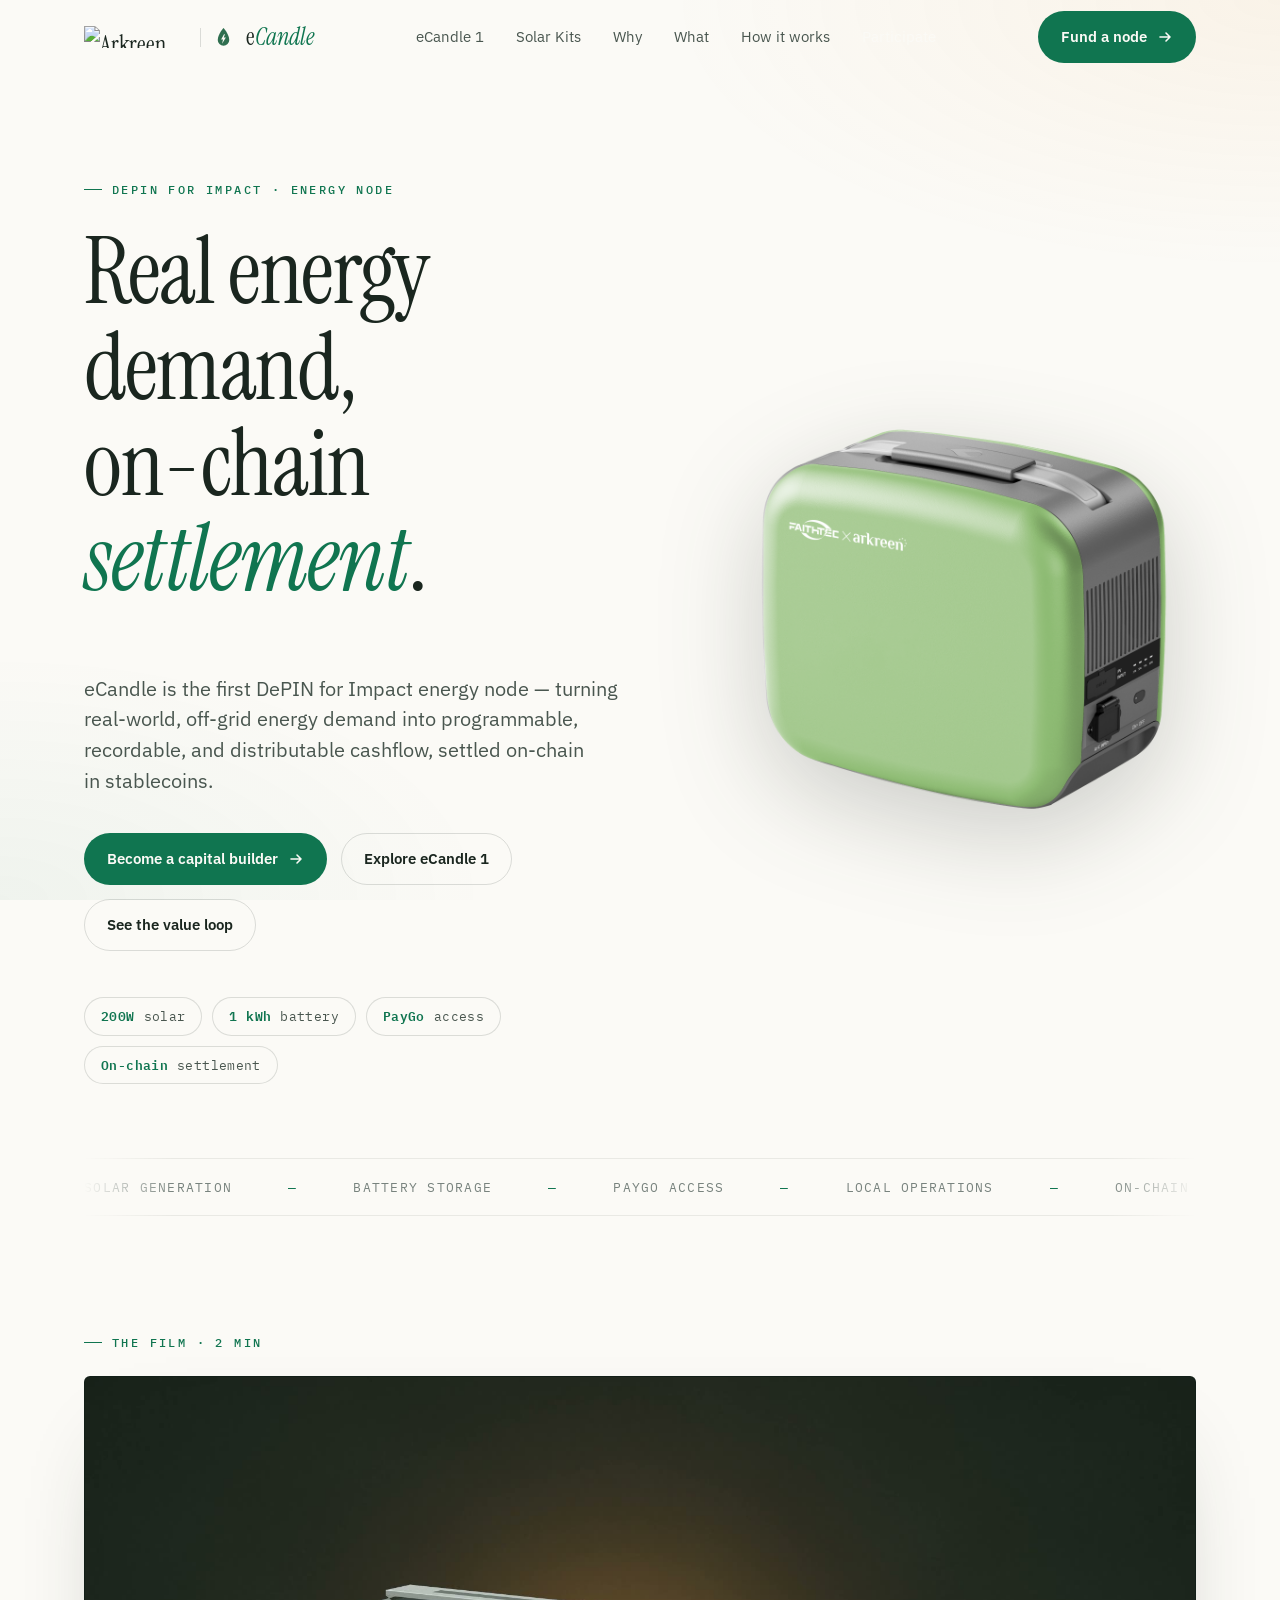
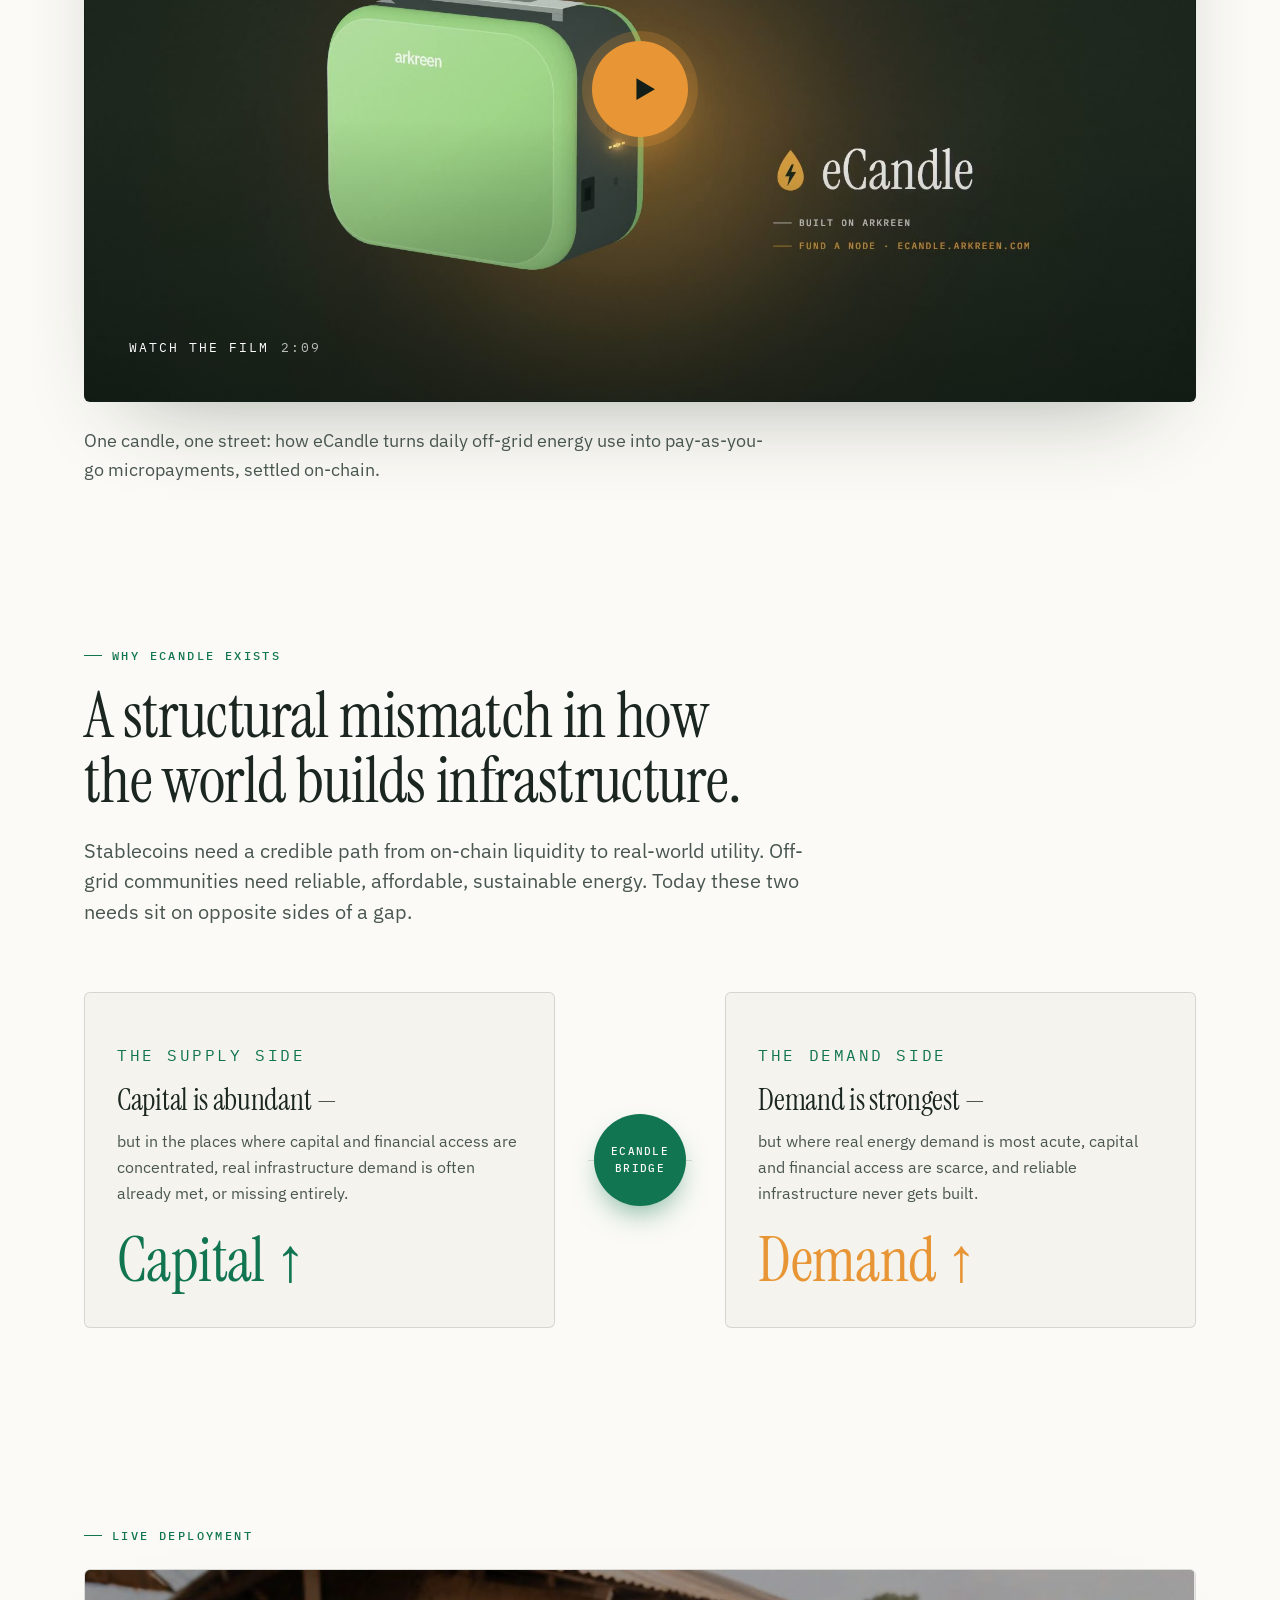
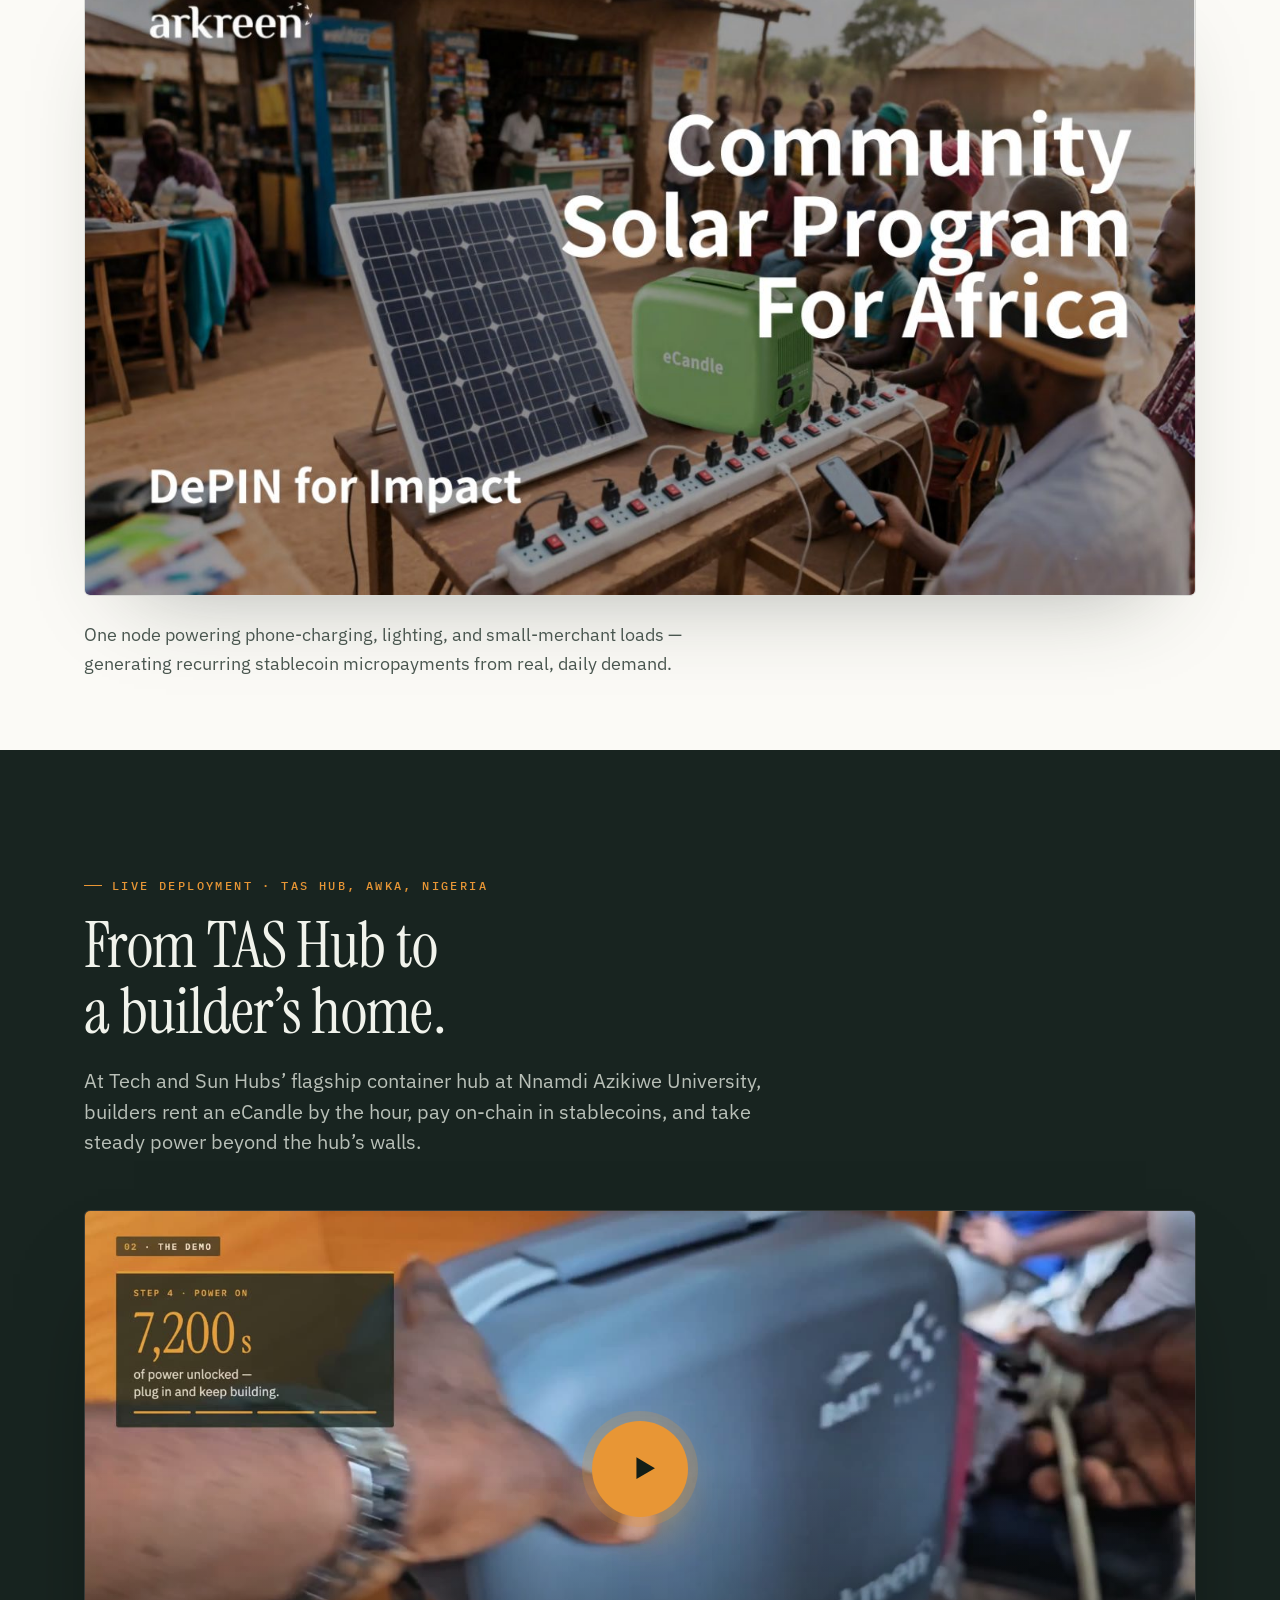
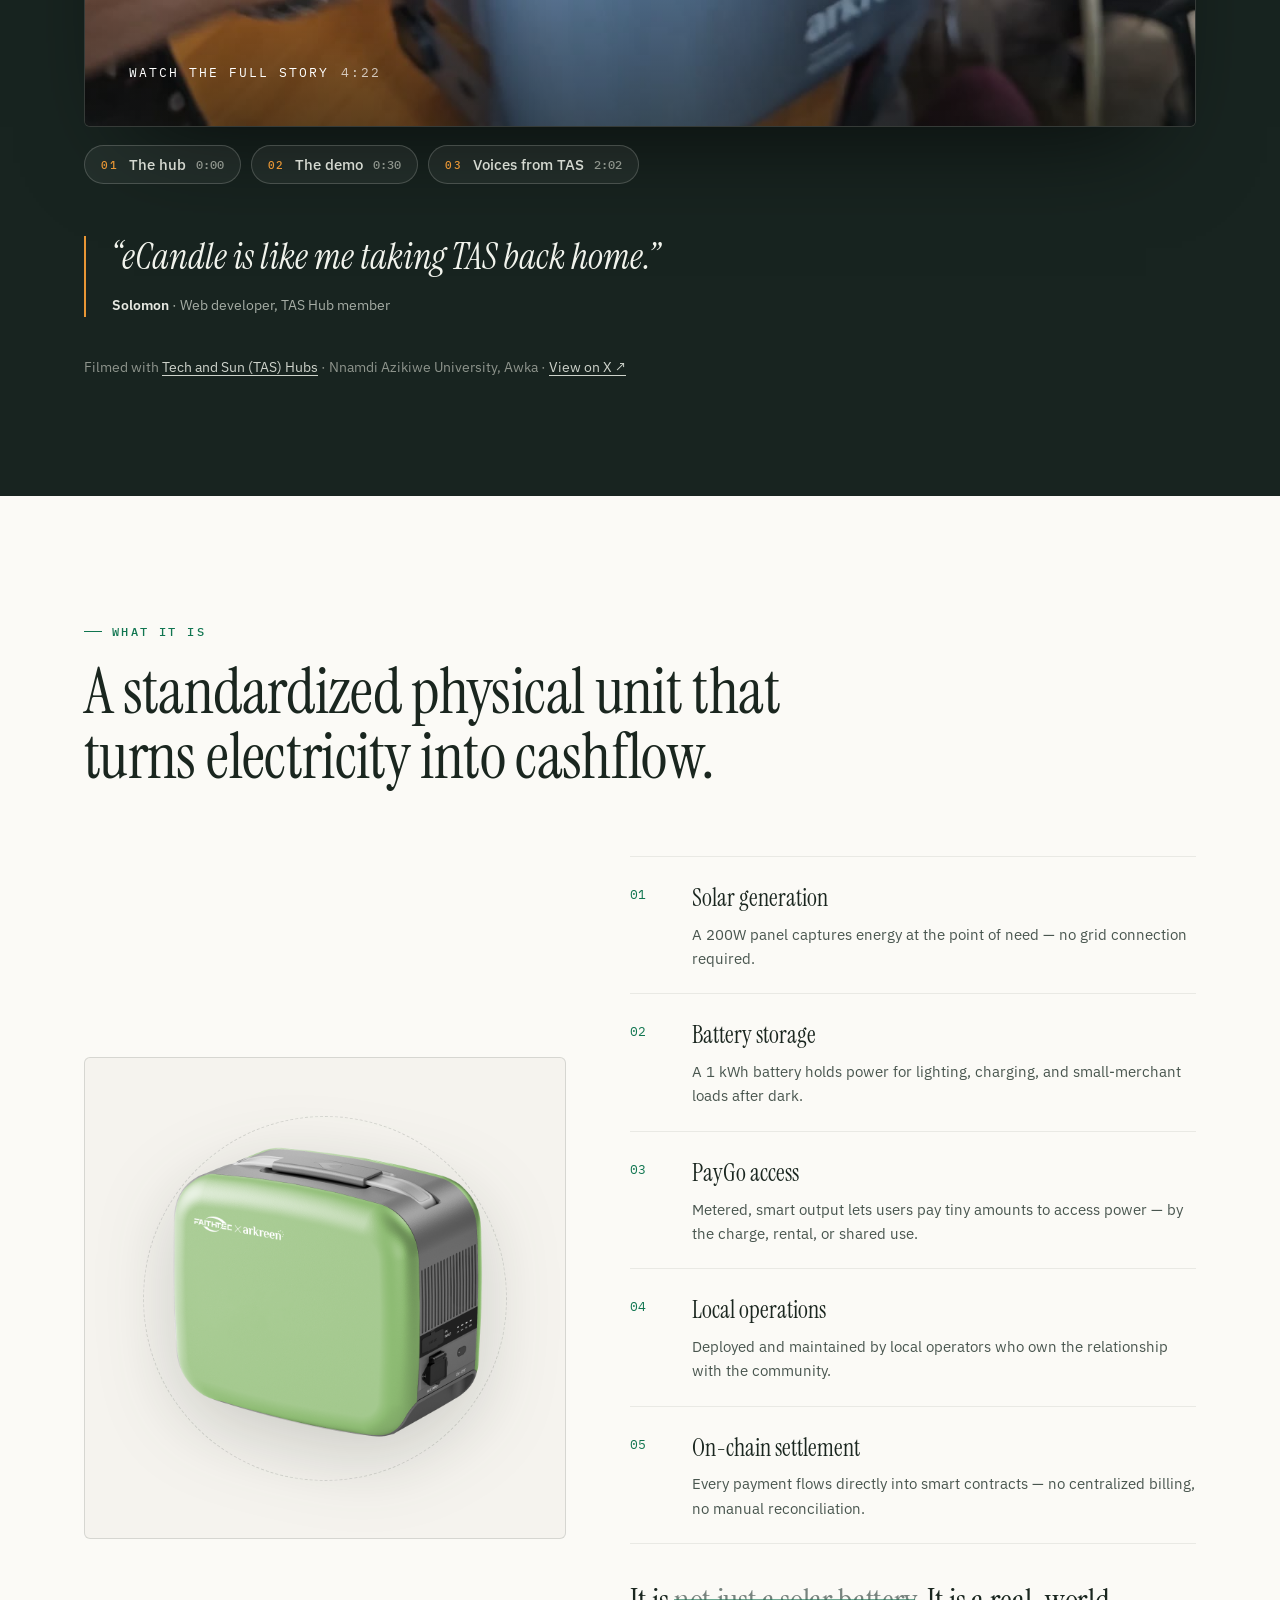
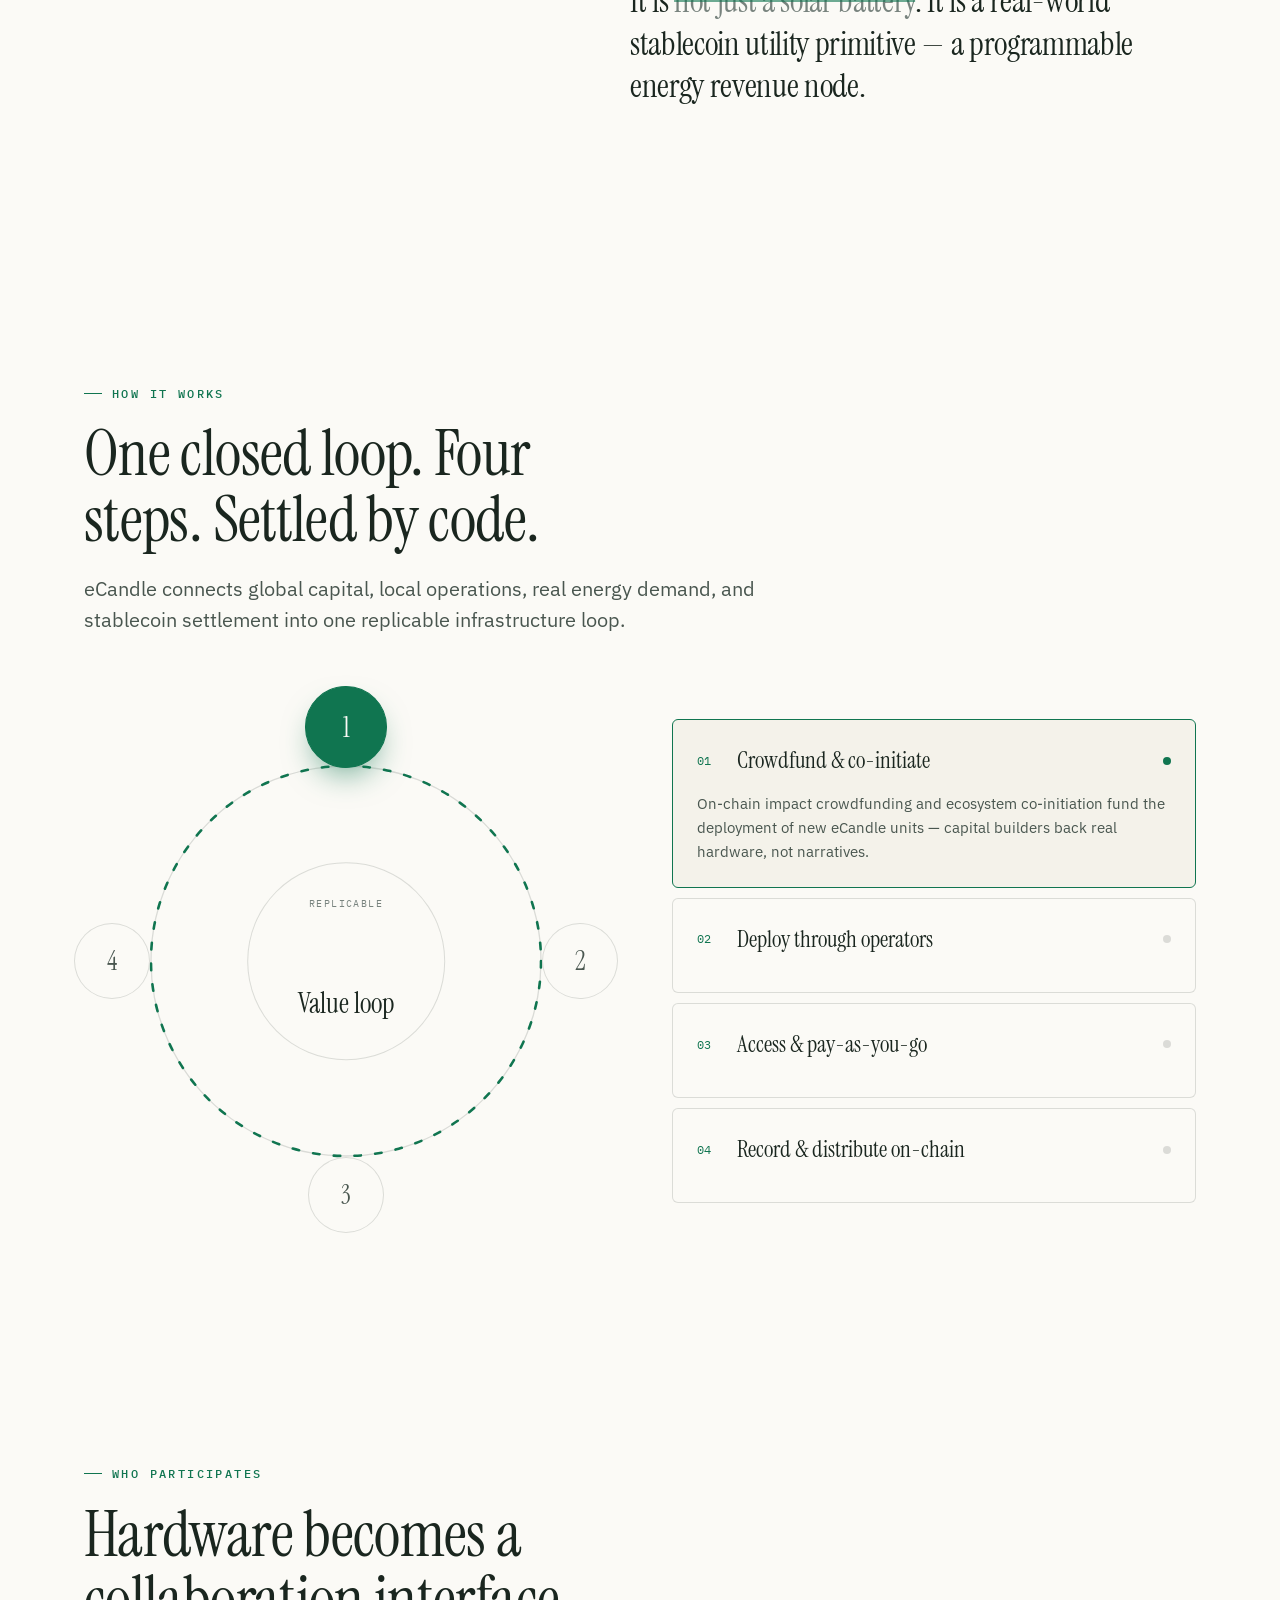
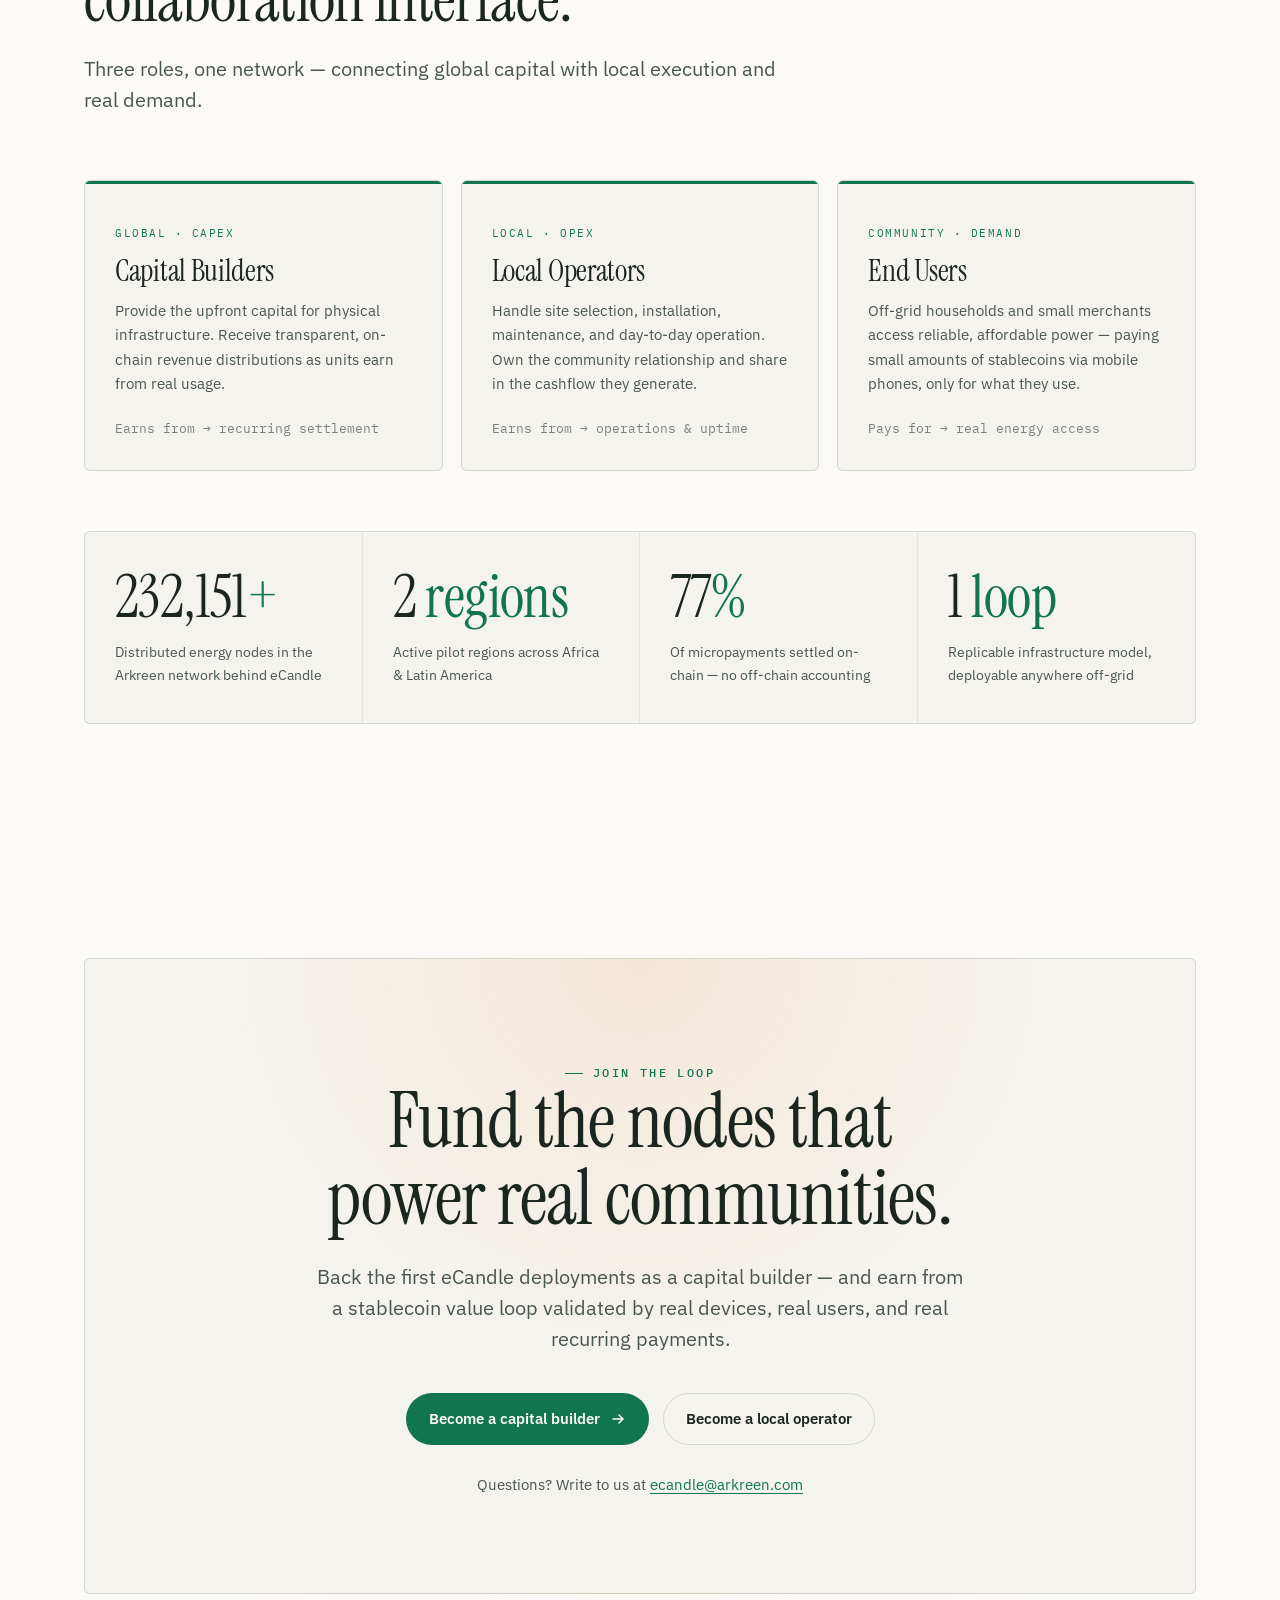
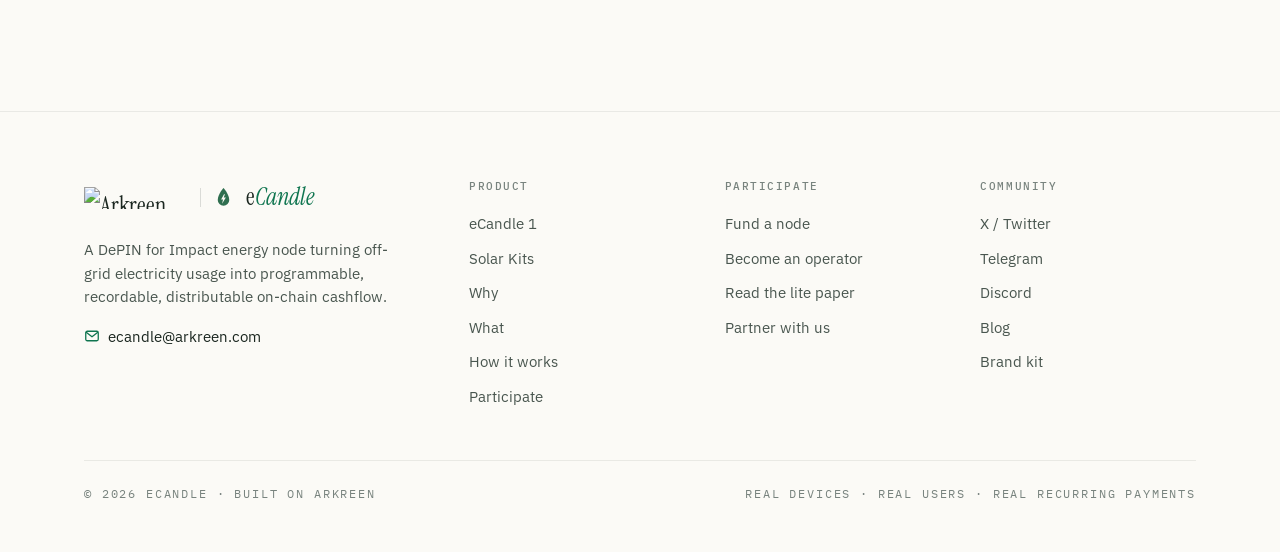
==== commit 900c6a1d: "deploy: arkreen/ecandle-landing-page@000ed39fddc99c43b9ed0790a2158efc20d0c0b4" ====
--- a/index.html
+++ b/index.html
@@ -287,10 +287,10 @@
       <h2>Fund the nodes that<br/>power real communities.</h2>
       <p class="lede">Back the first eCandle deployments as a capital builder — and earn from a stablecoin value loop validated by real devices, real users, and real recurring payments.</p>
       <div class="cta-actions">
-        <a class="btn btn-primary" href="#">Become a capital builder
+        <a class="btn btn-primary" href="mailto:ecandle@arkreen.com?subject=eCandle%20%E2%80%94%20Capital%20builder%20enquiry">Become a capital builder
           <svg viewBox="0 0 16 16" fill="none"><path d="M3 8h10M9 4l4 4-4 4" stroke="currentColor" stroke-width="1.6" stroke-linecap="round" stroke-linejoin="round"/></svg>
         </a>
-        <a class="btn btn-ghost" href="#">Become a local operator</a>
+        <a class="btn btn-ghost" href="mailto:ecandle@arkreen.com?subject=eCandle%20%E2%80%94%20Local%20operator%20enquiry">Become a local operator</a>
       </div>
       <p class="cta-contact">Questions? Write to us at <a href="mailto:ecandle@arkreen.com">ecandle@arkreen.com</a></p>
     </div>
@@ -312,7 +312,7 @@
       </div>
       <div>
         <h5>Participate</h5>
-        <div class="flinks"><a href="#fund">Fund a node</a><a href="#fund">Become an operator</a><a href="#">Read the lite paper</a><a href="#">Partner with us</a></div>
+        <div class="flinks"><a href="#fund">Fund a node</a><a href="#fund">Become an operator</a><a href="#">Read the lite paper</a><a href="mailto:ecandle@arkreen.com?subject=eCandle%20%E2%80%94%20Partnership%20enquiry">Partner with us</a></div>
       </div>
       <div>
         <h5>Community</h5>
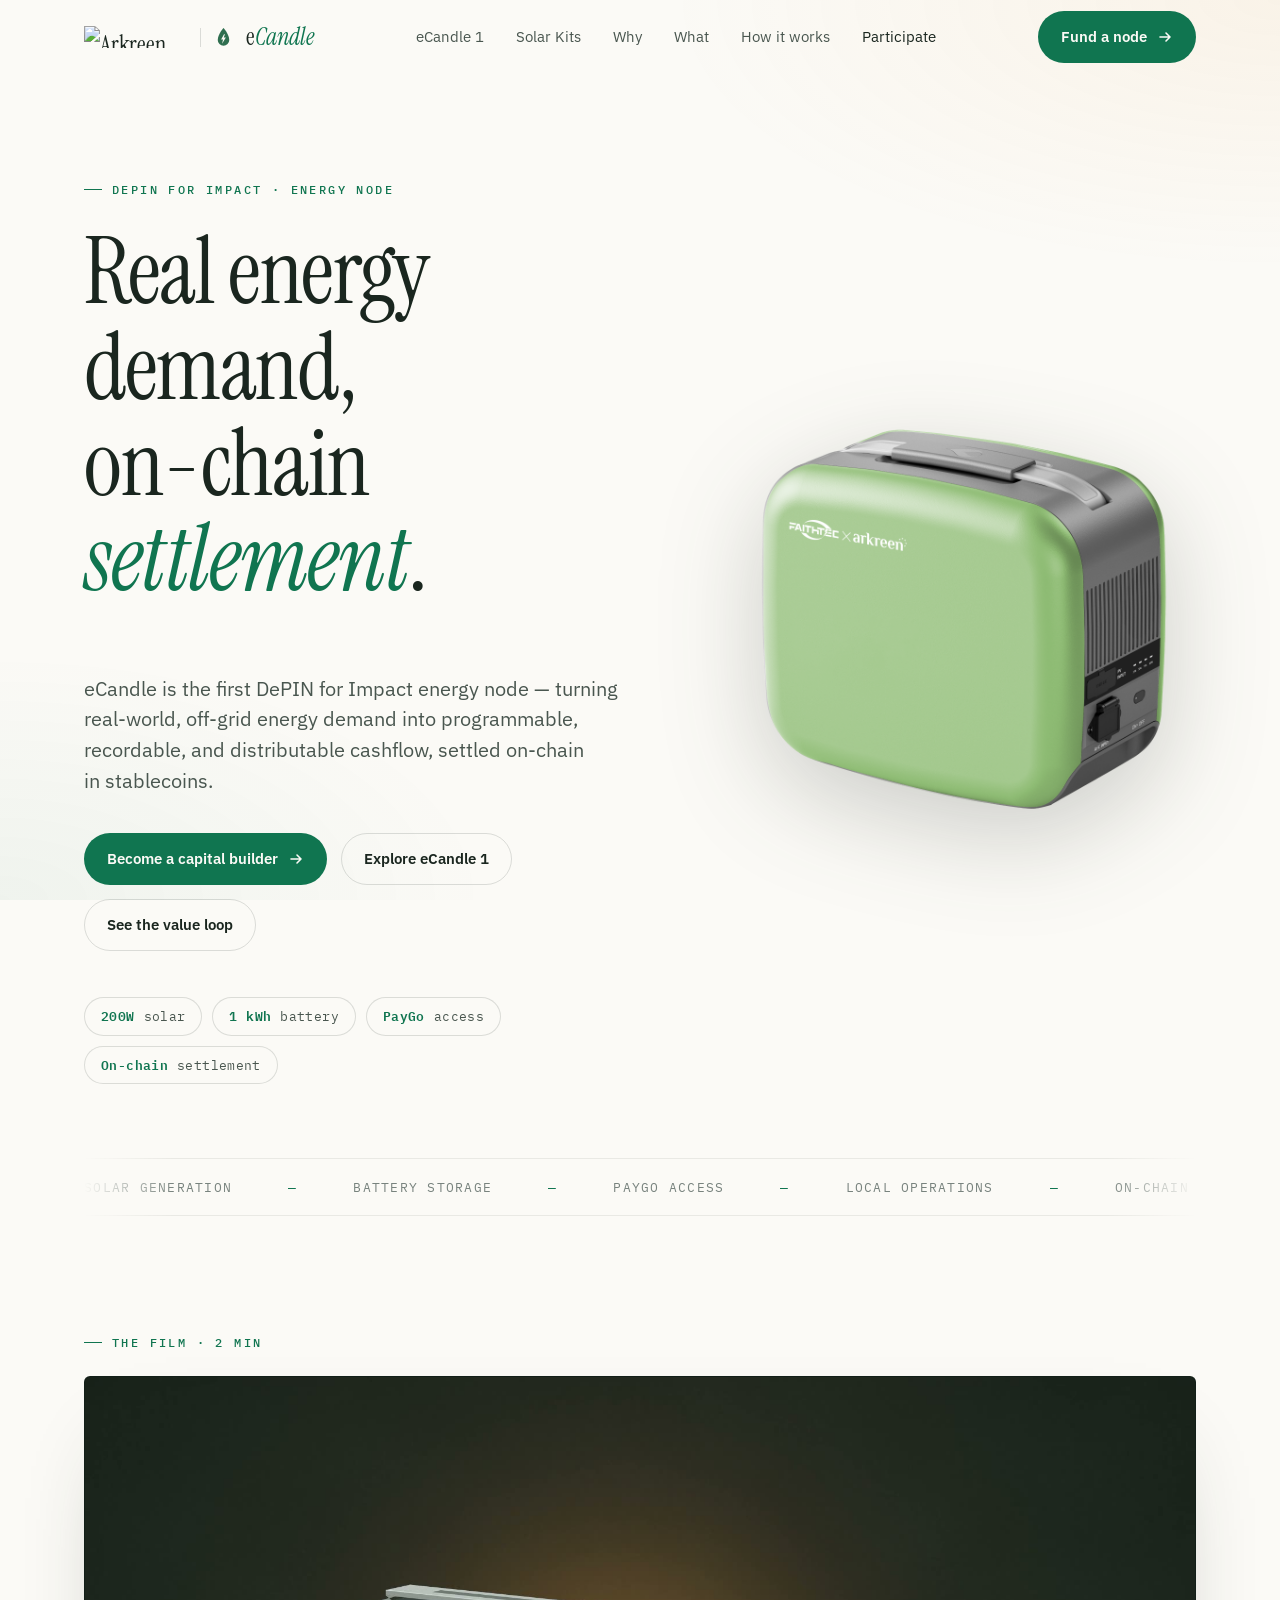
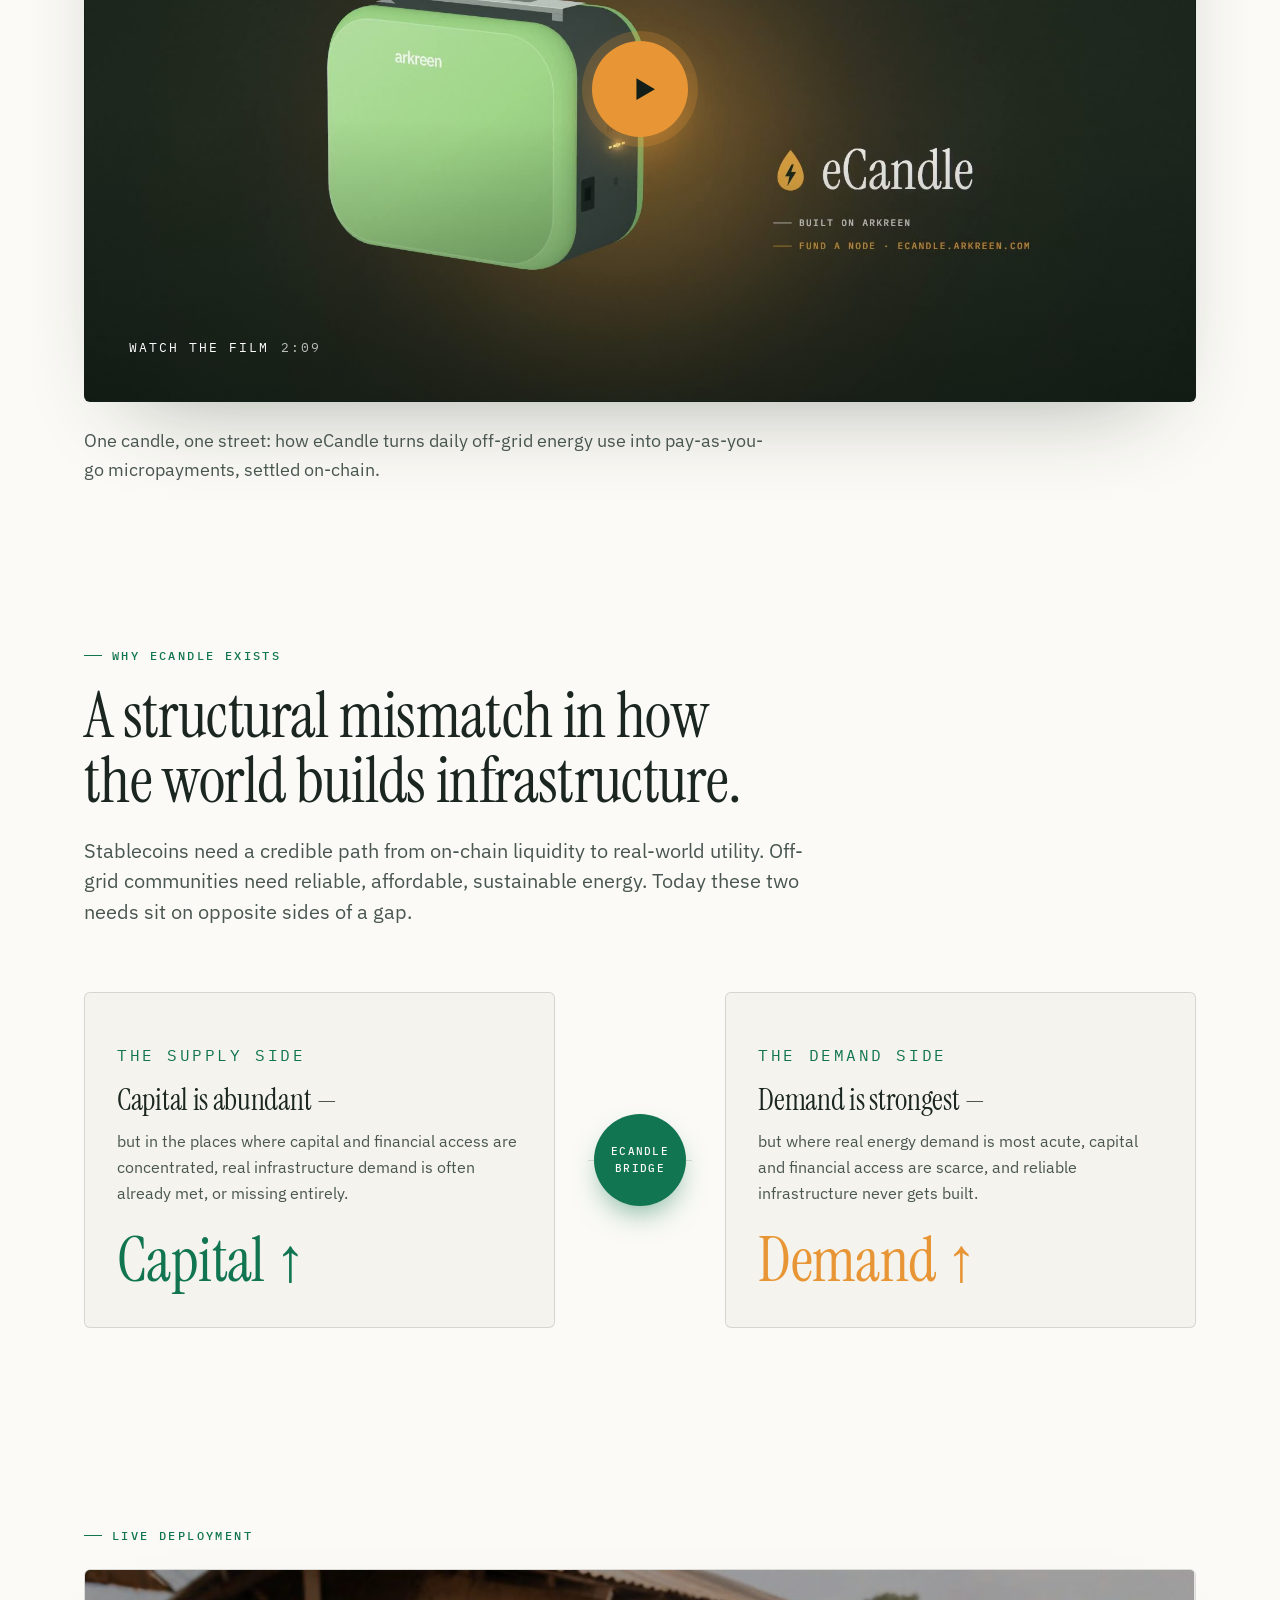
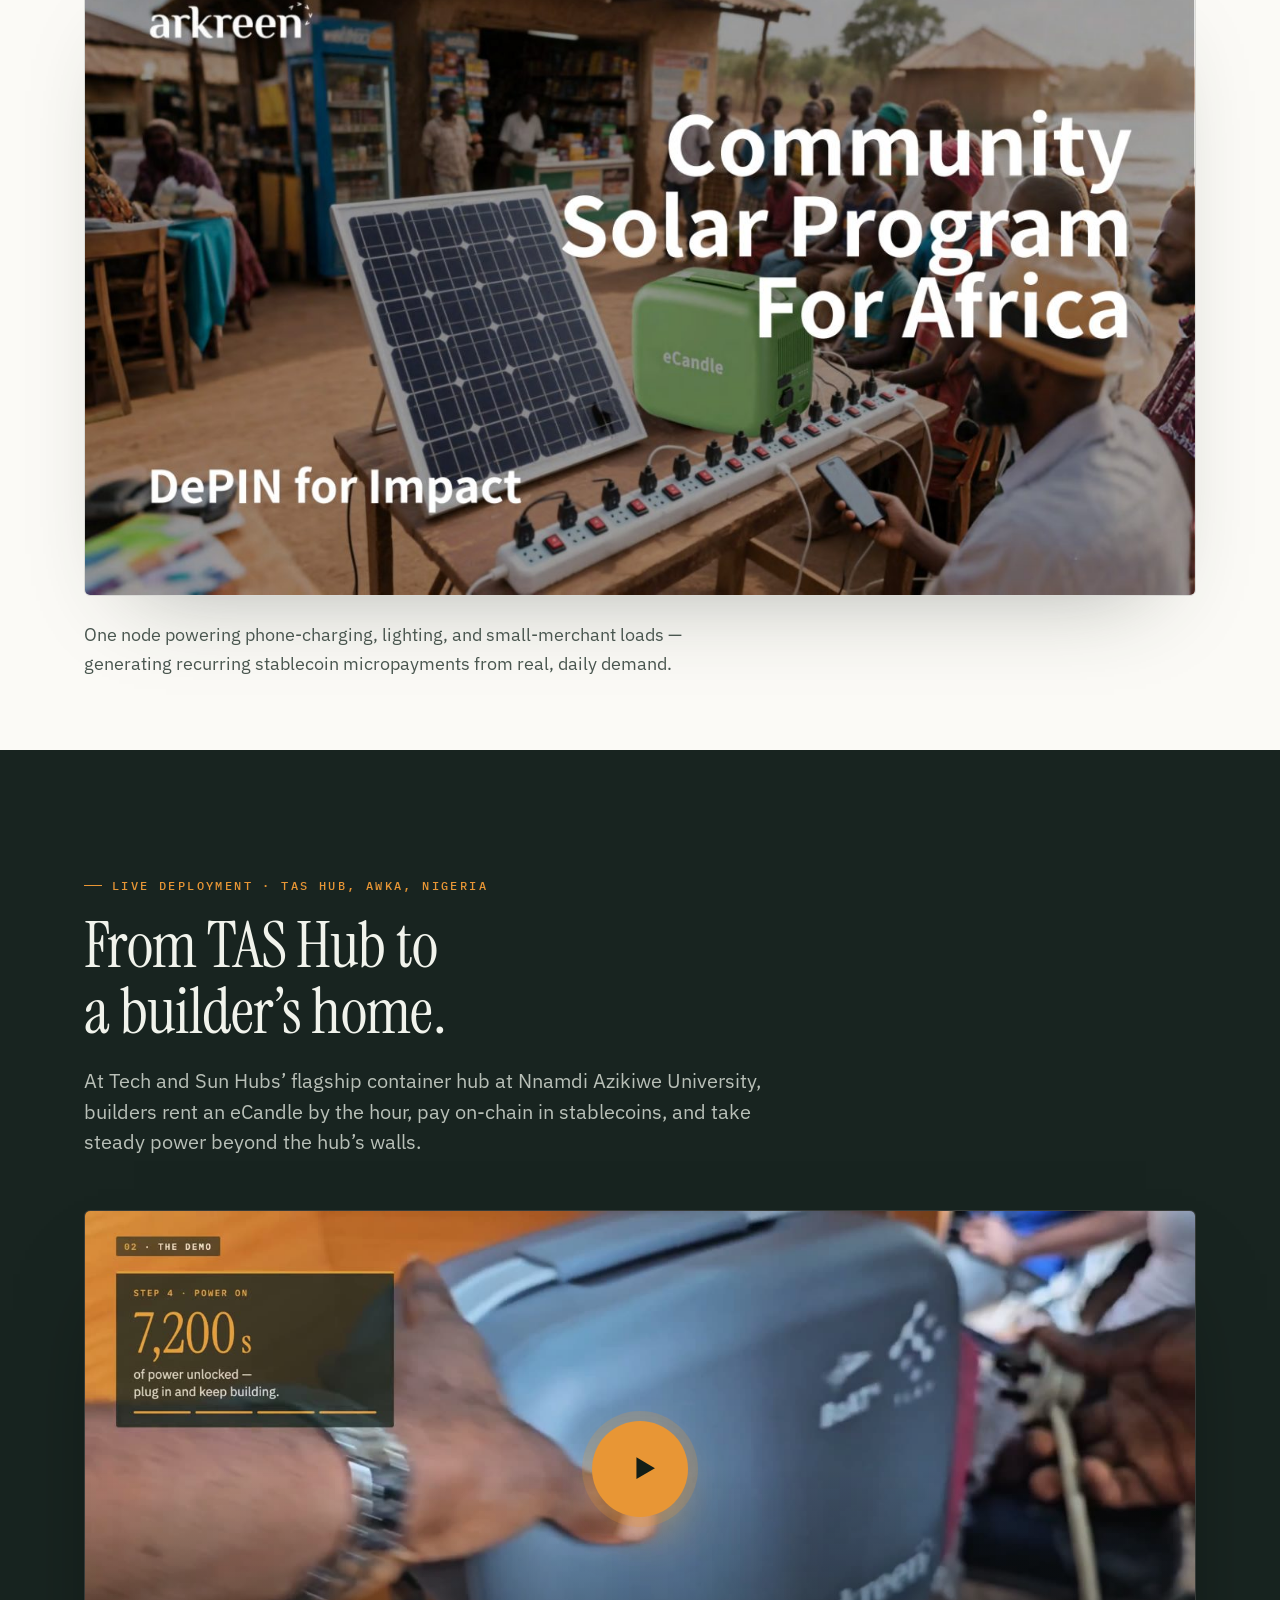
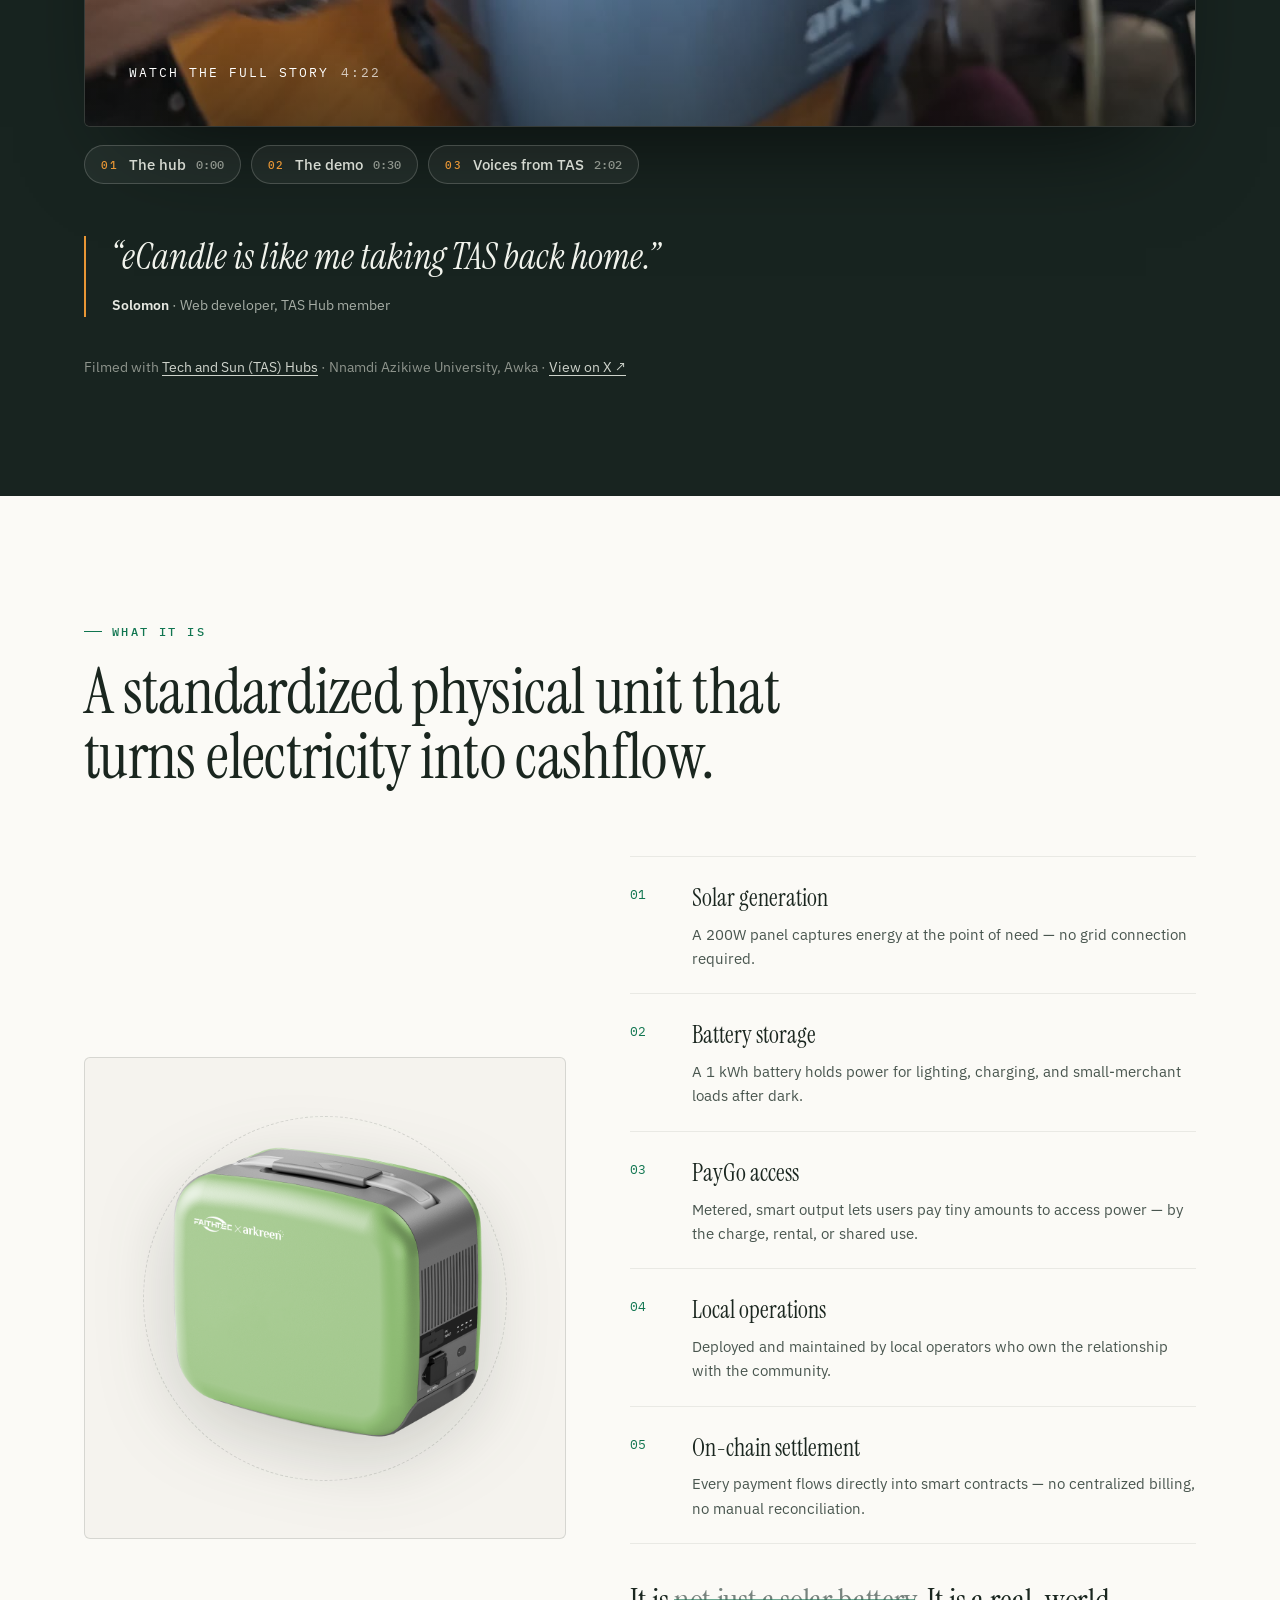
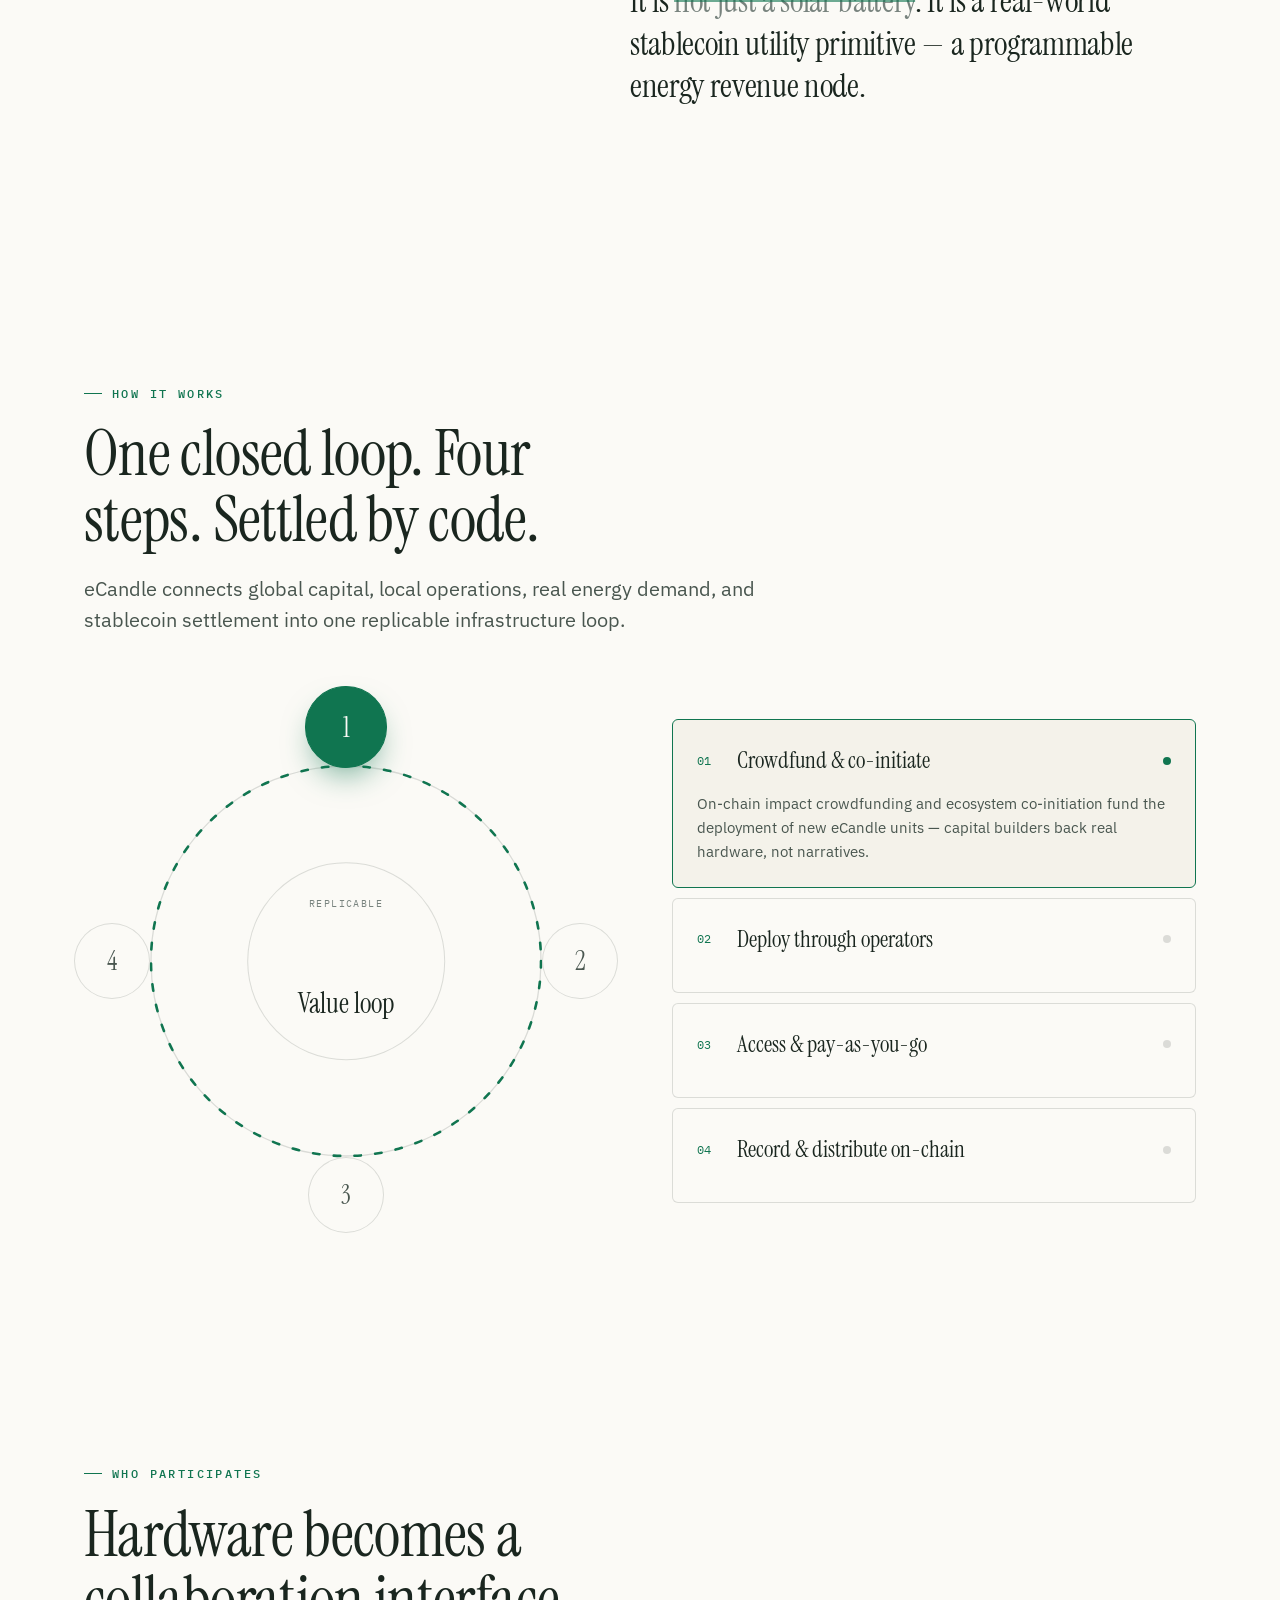
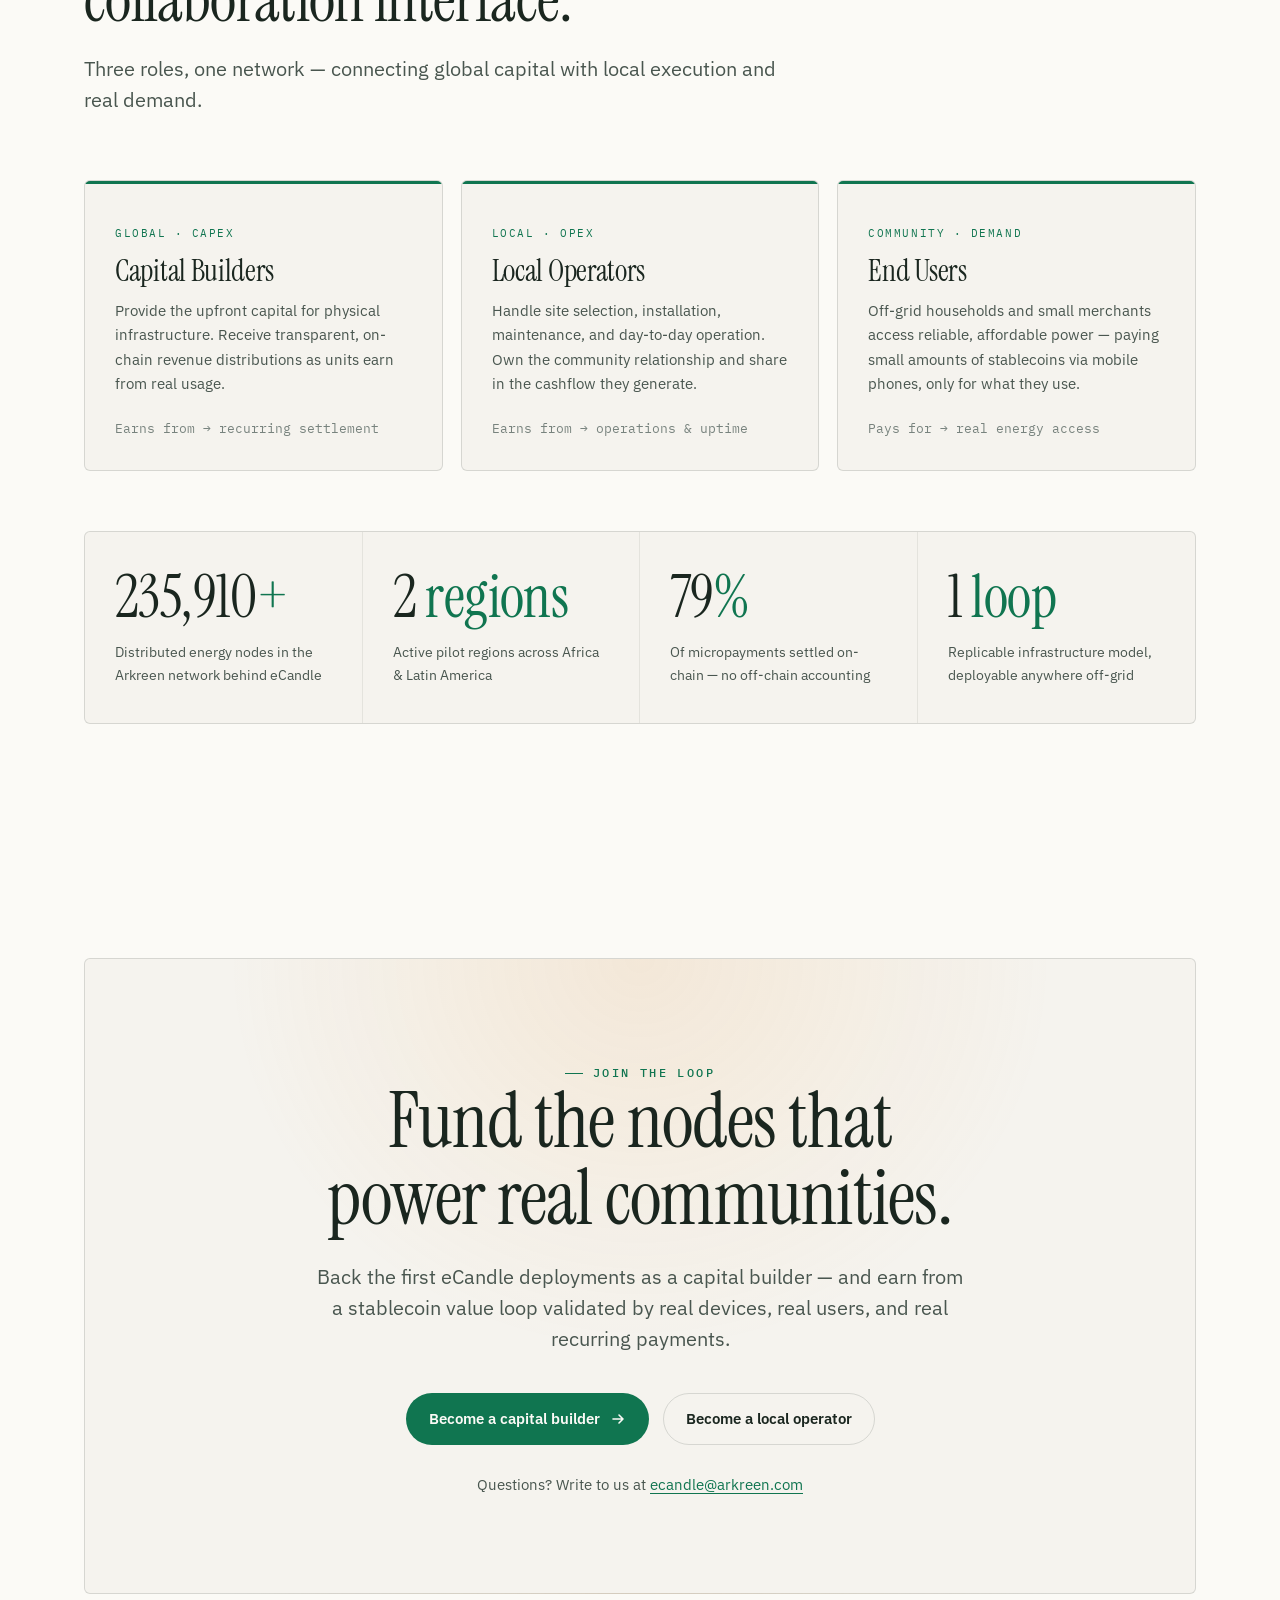
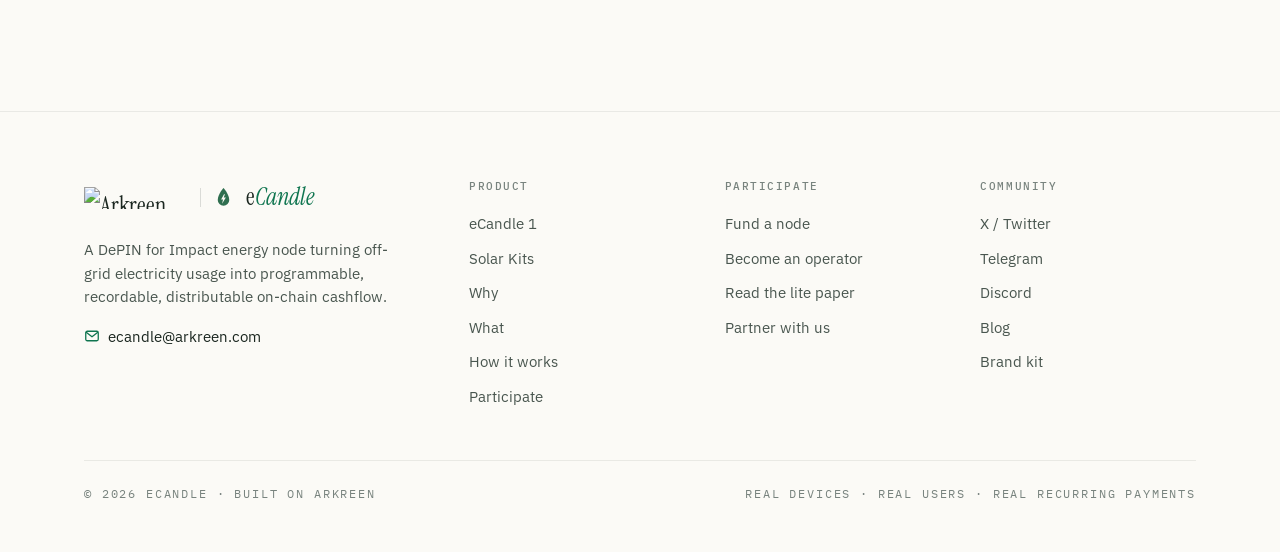
==== commit 8b803ff1: "deploy: arkreen/ecandle-landing-page@aa8c3dd76b5169df362f7afb724ccf74e30fde18" ====
--- a/index.html
+++ b/index.html
@@ -312,7 +312,7 @@
       </div>
       <div>
         <h5>Participate</h5>
-        <div class="flinks"><a href="#fund">Fund a node</a><a href="#fund">Become an operator</a><a href="#">Read the lite paper</a><a href="mailto:ecandle@arkreen.com?subject=eCandle%20%E2%80%94%20Partnership%20enquiry">Partner with us</a></div>
+        <div class="flinks"><a href="#fund">Fund a node</a><a href="#fund">Become an operator</a><a href="lite-paper/">Read the lite paper</a><a href="mailto:ecandle@arkreen.com?subject=eCandle%20%E2%80%94%20Partnership%20enquiry">Partner with us</a></div>
       </div>
       <div>
         <h5>Community</h5>
@@ -326,7 +326,7 @@
   </div>
 </footer>
 
-<script src="app.js?v=20261021"></script>
+<script src="app.js?v=20261021b"></script>
 
 </body>
 </html>
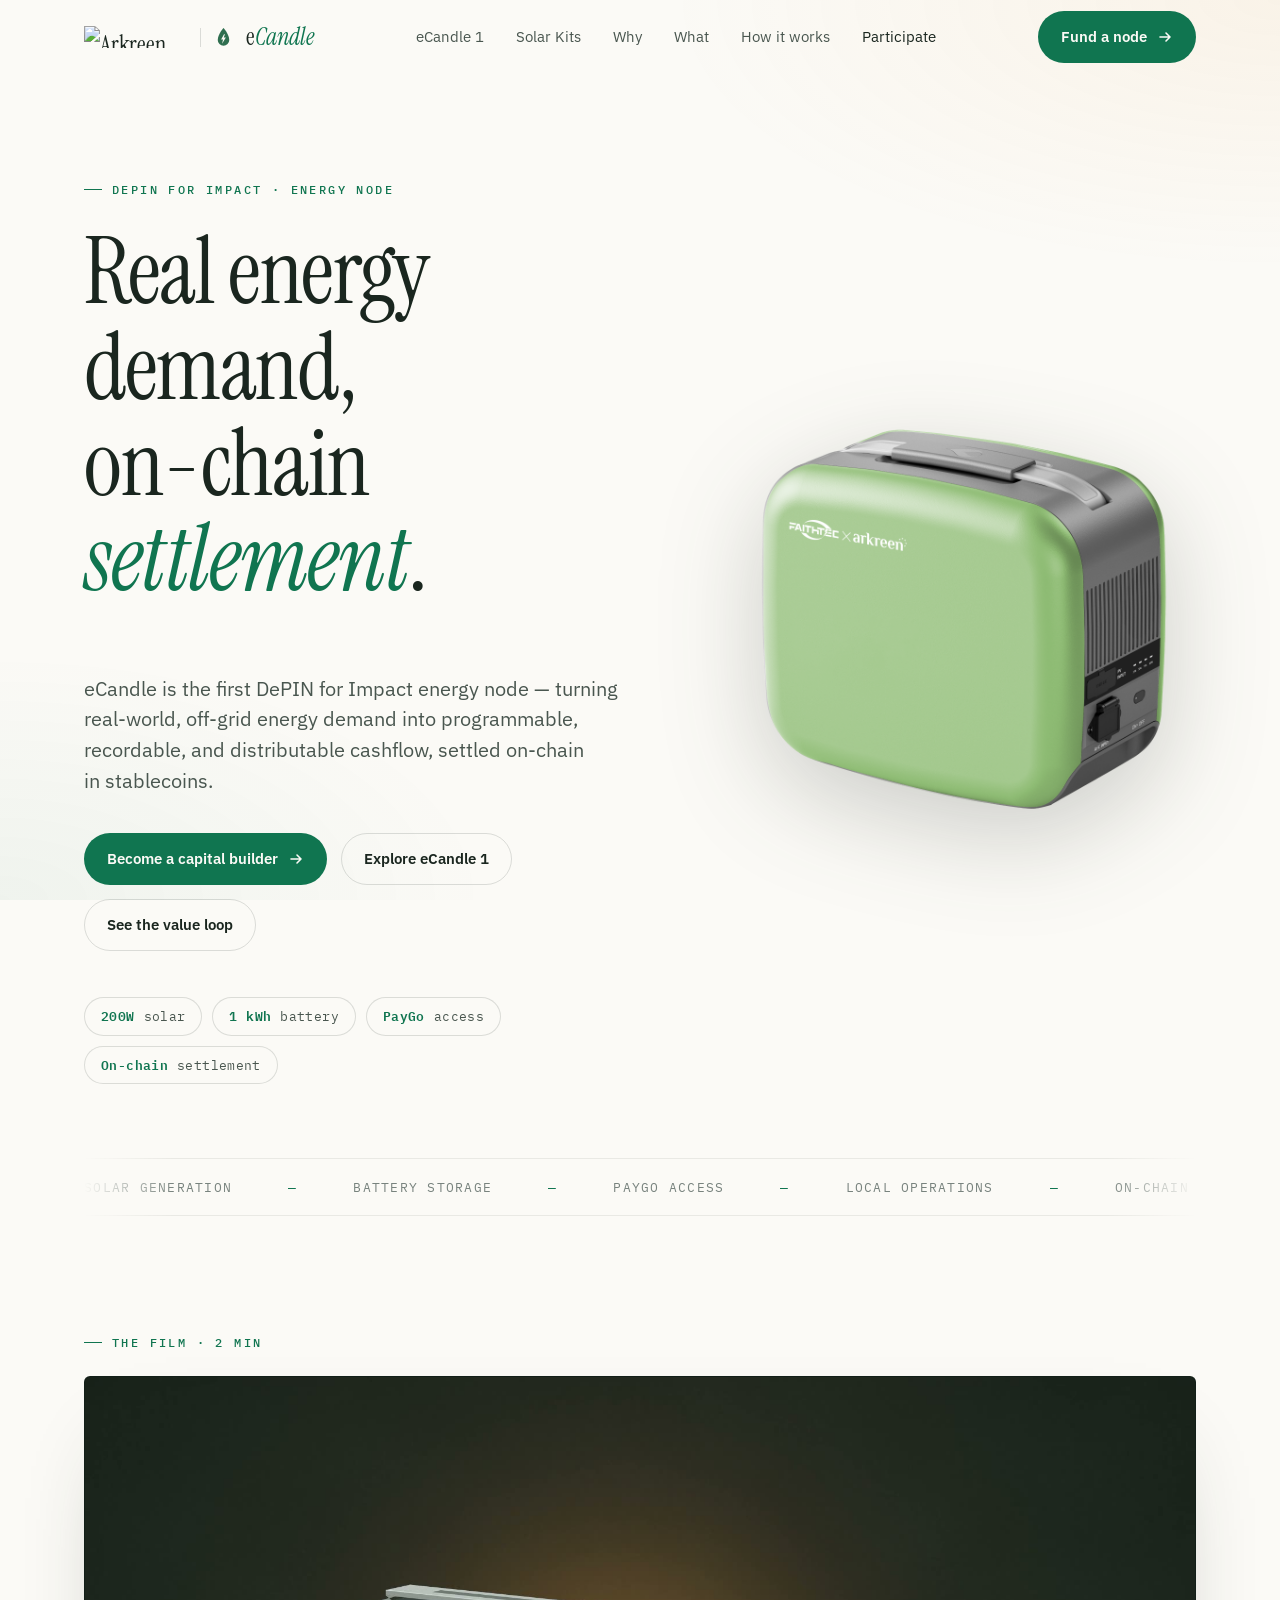
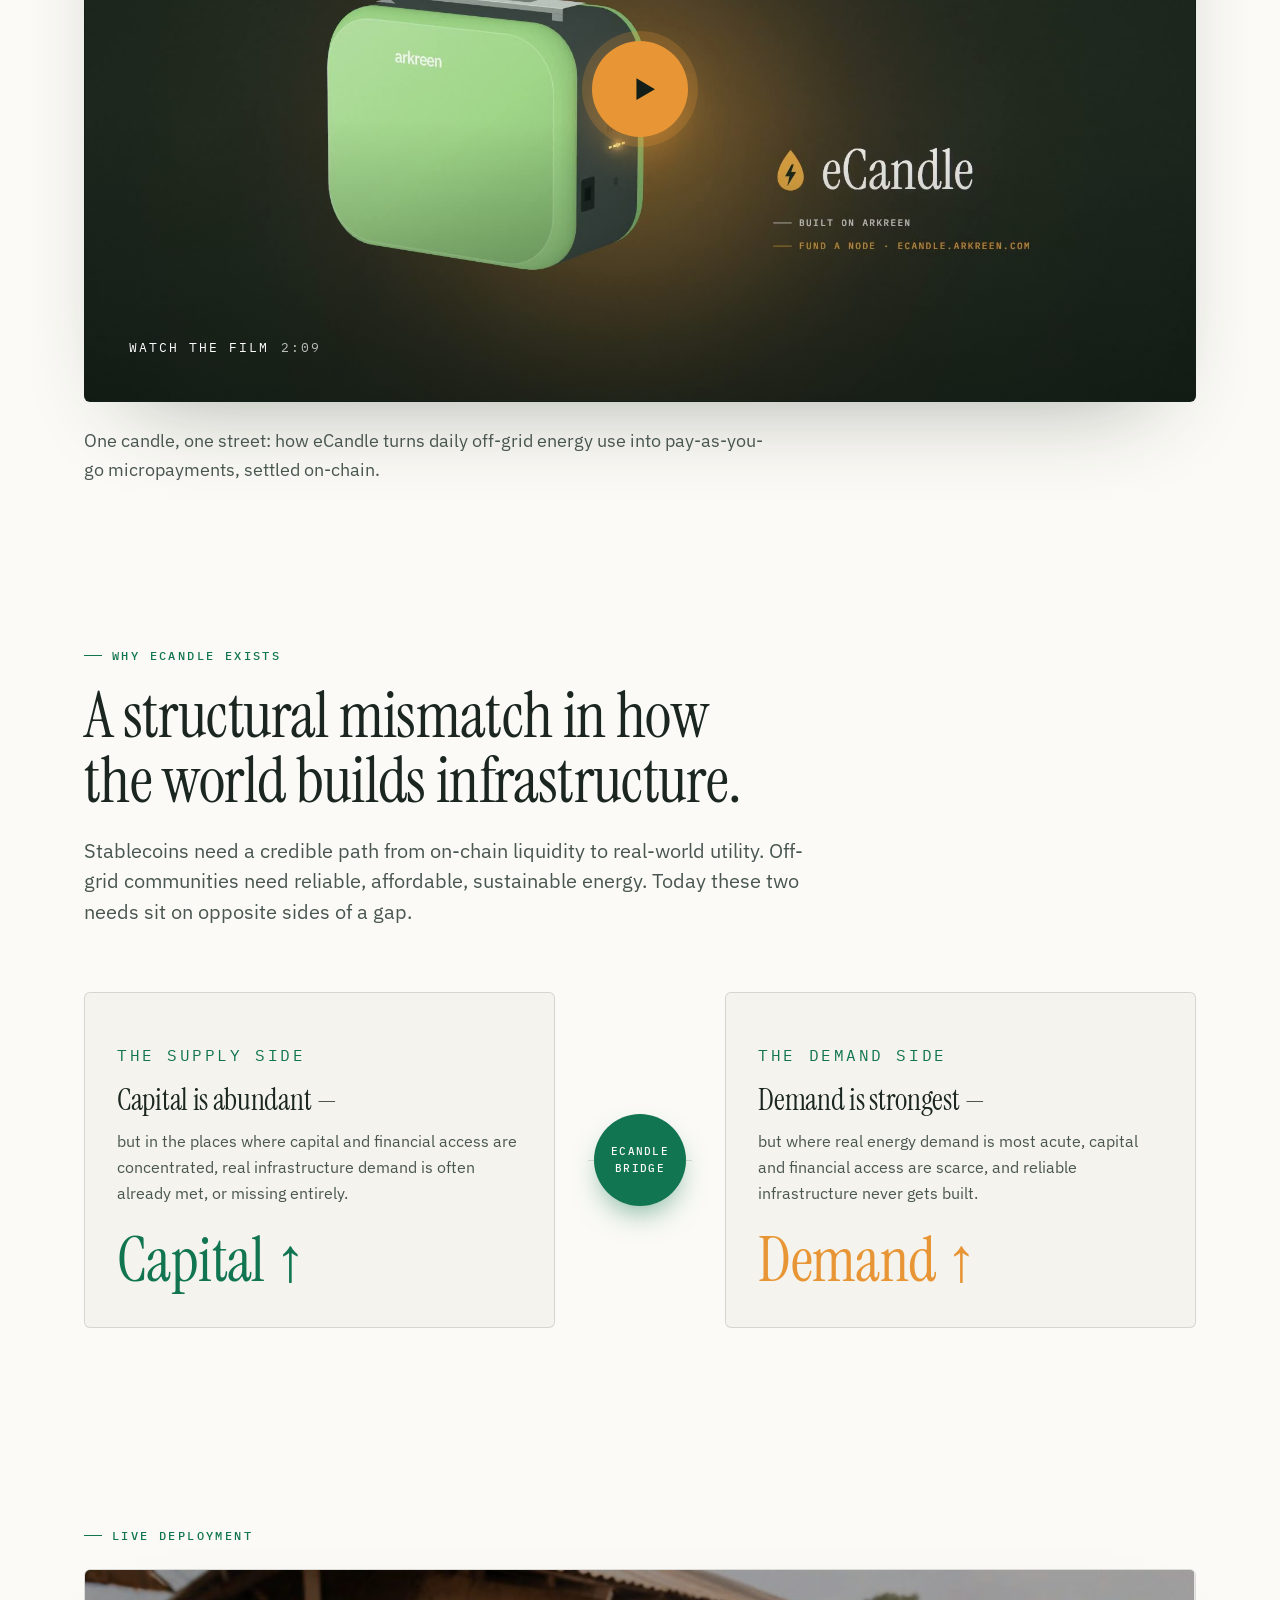
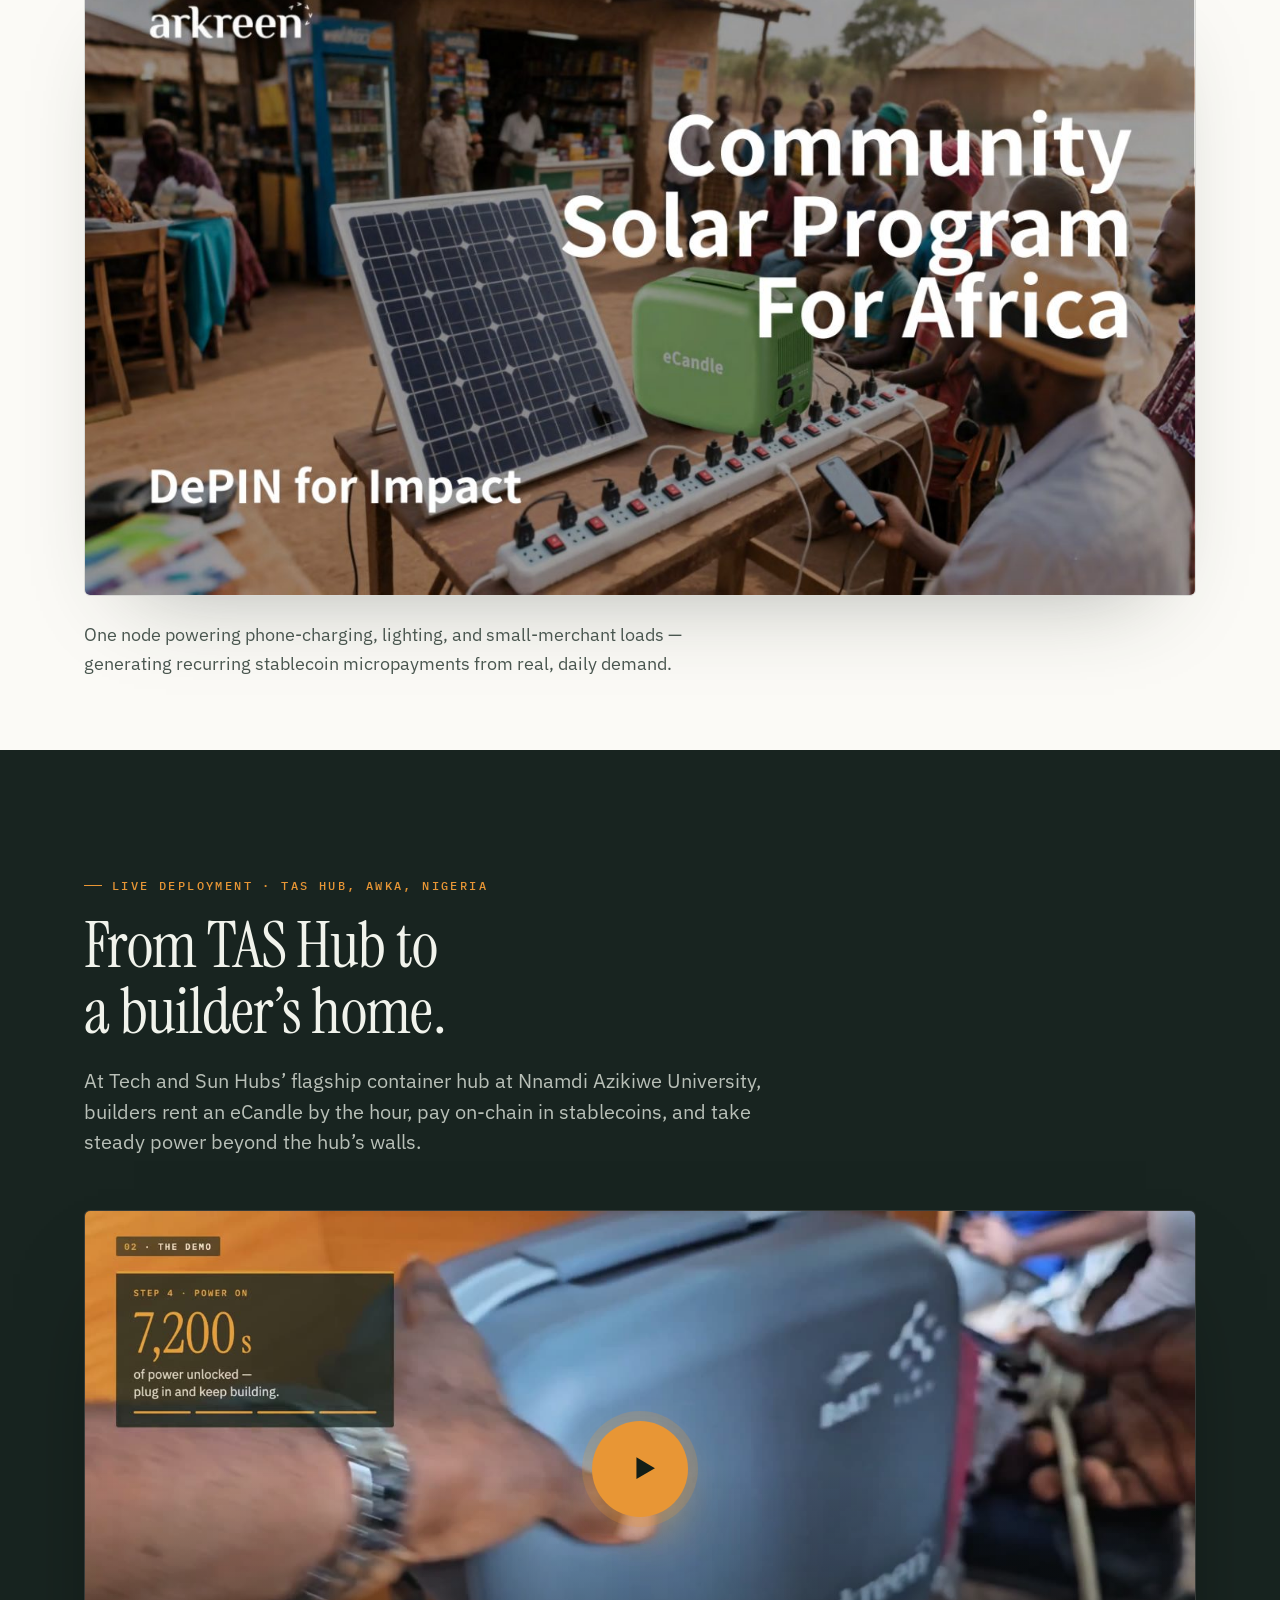
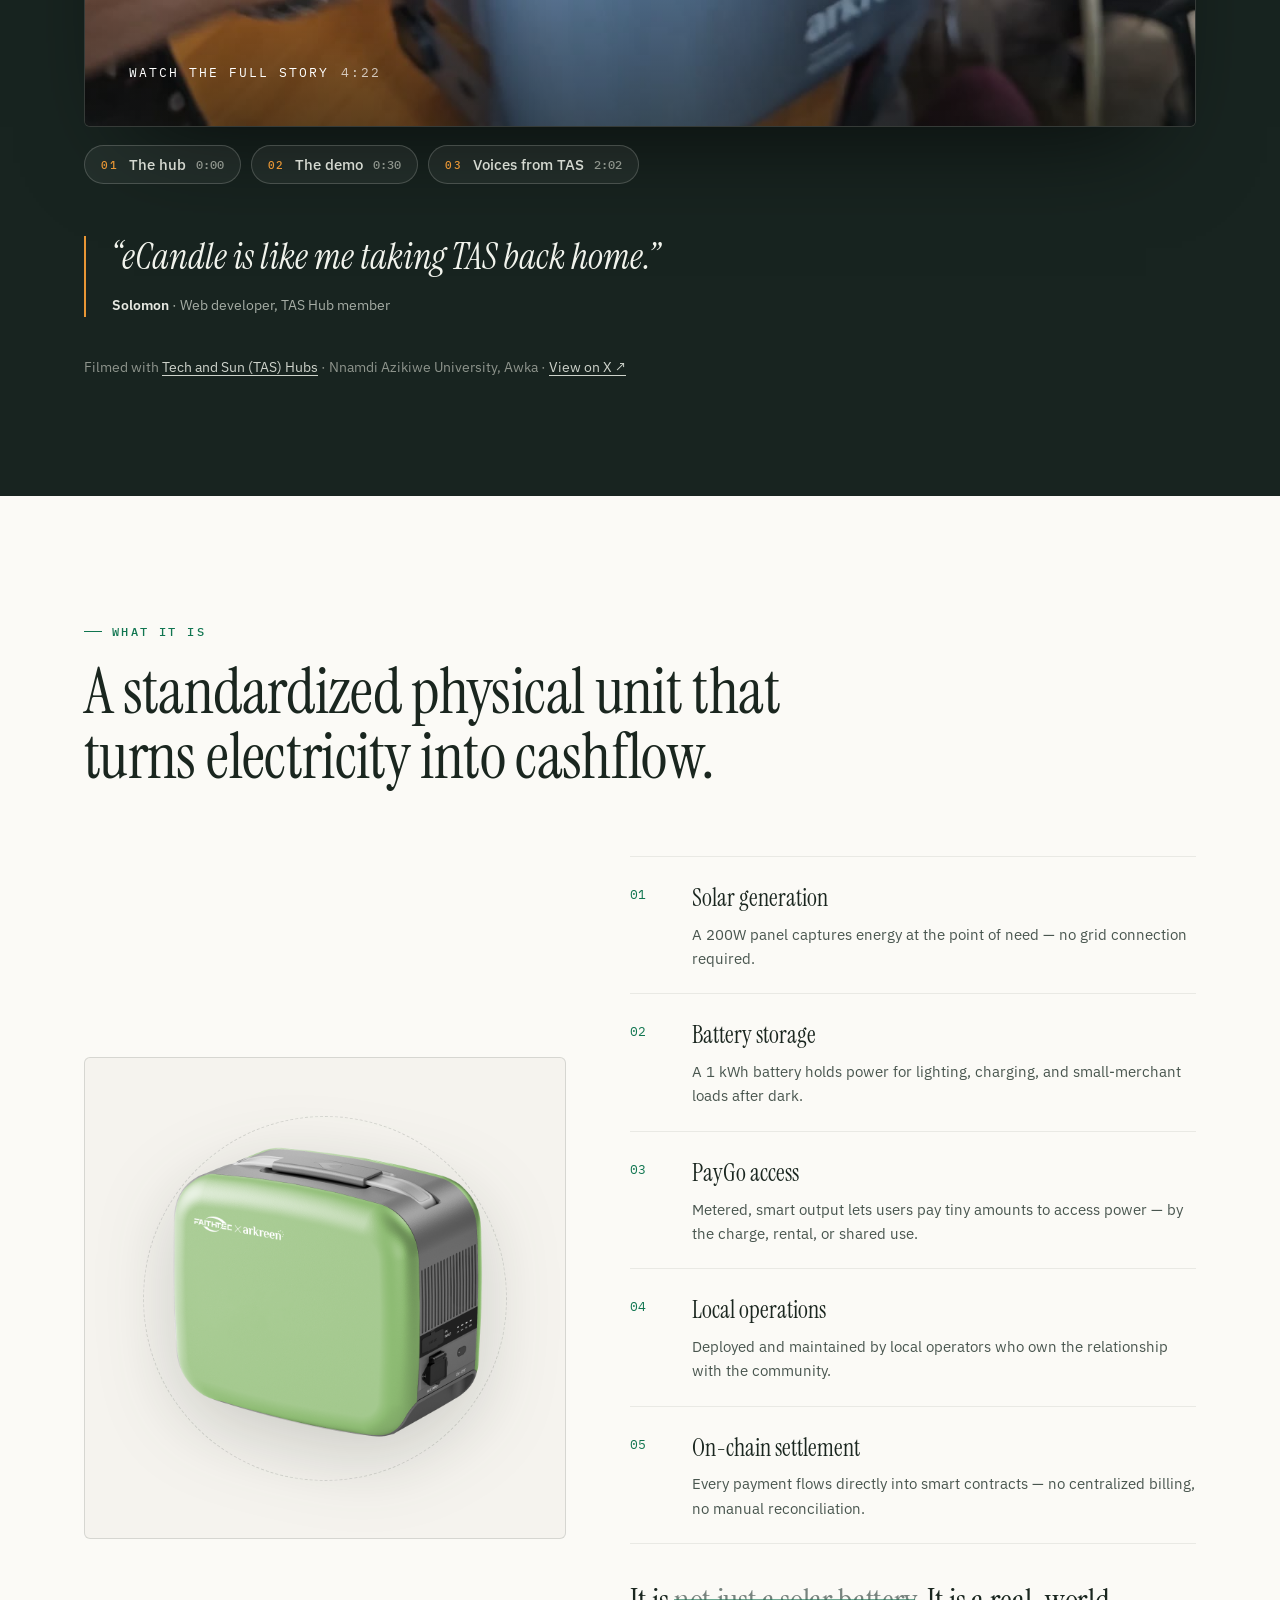
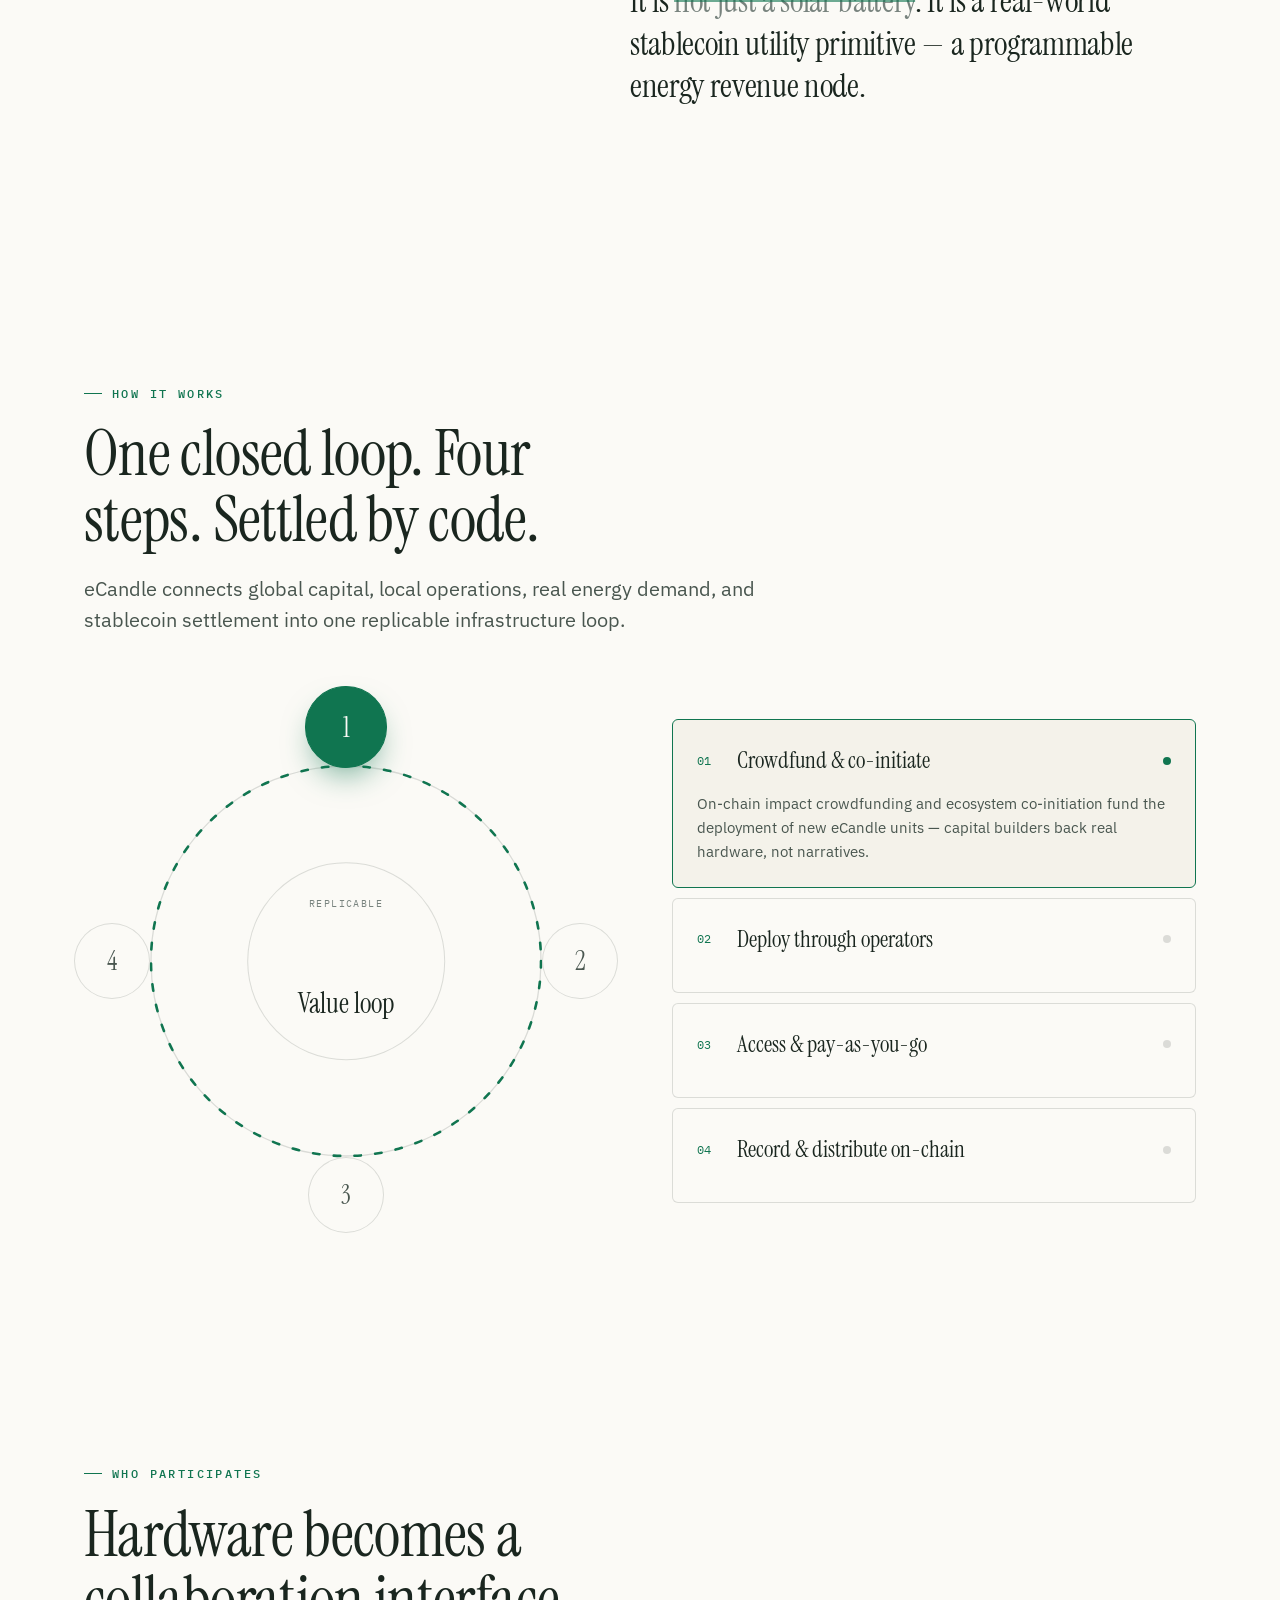
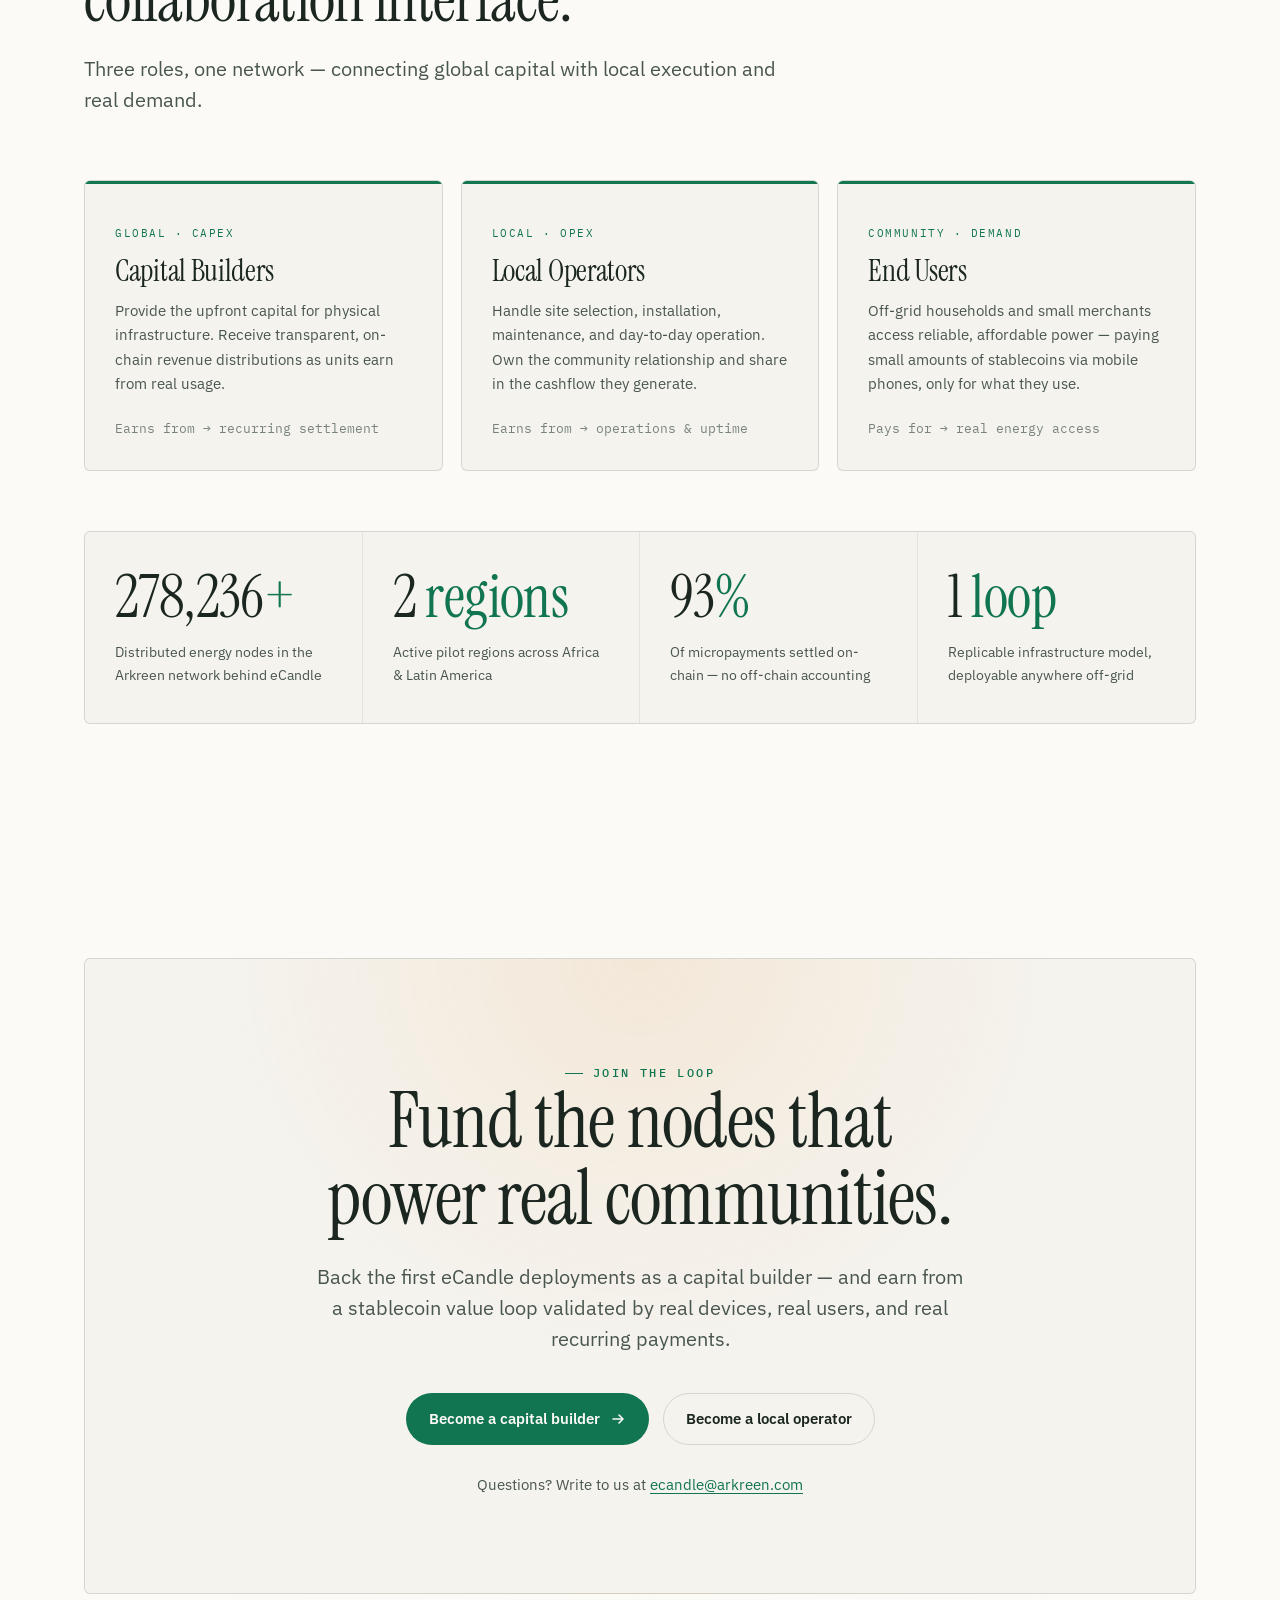
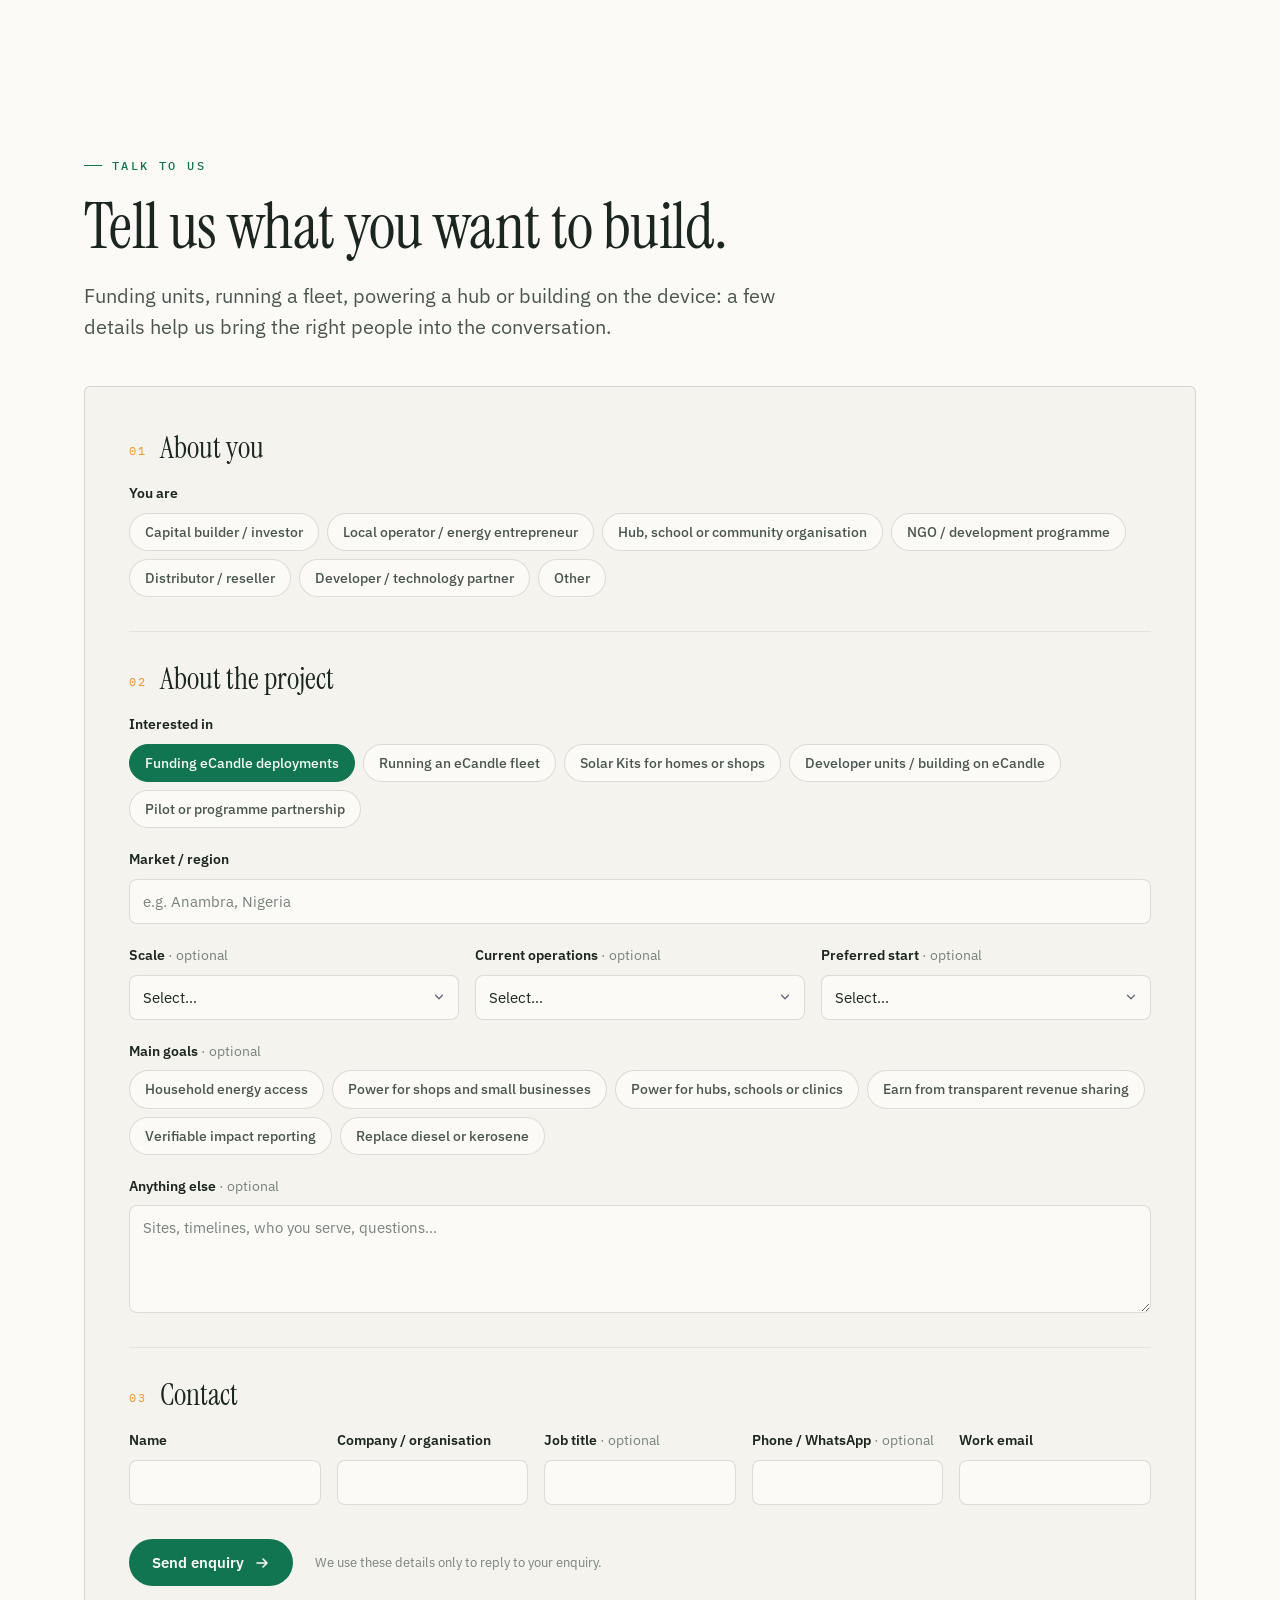
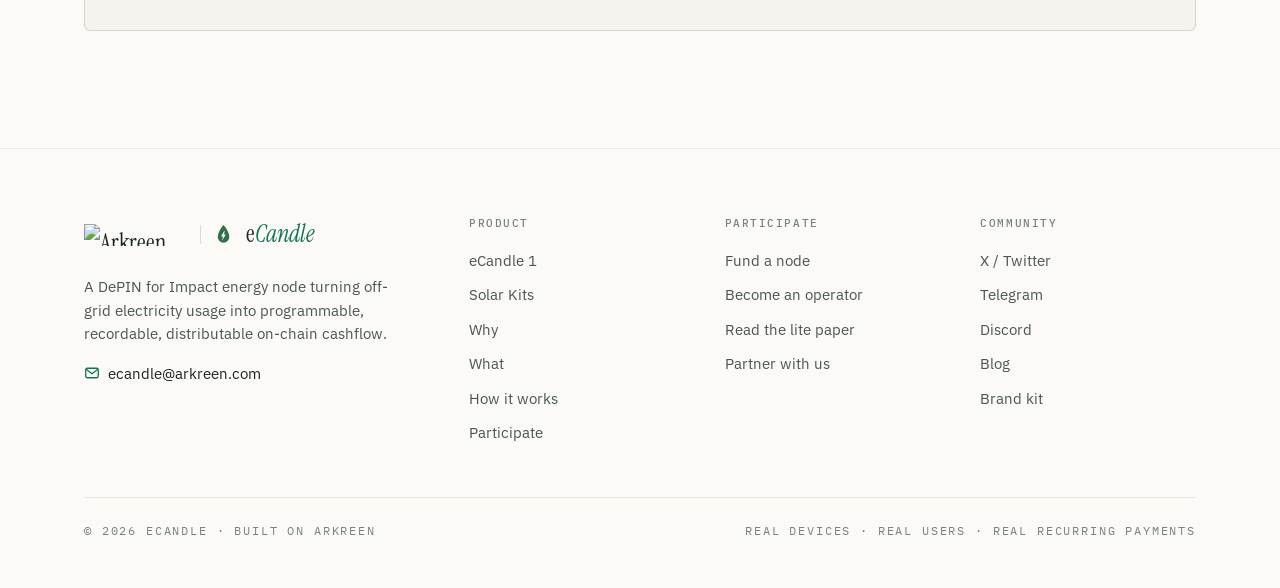
==== commit c830dd72: "deploy: arkreen/ecandle-landing-page@6af375af7c9213fc98e091c0614d7511d9cf2000" ====
--- a/index.html
+++ b/index.html
@@ -11,7 +11,7 @@
 <link rel="icon" href="brand/assets/favicon-32.png" sizes="32x32" type="image/png" />
 <link rel="icon" href="brand/assets/favicon-16.png" sizes="16x16" type="image/png" />
 <link rel="apple-touch-icon" href="brand/assets/apple-touch-icon-180.png" />
-<link rel="stylesheet" href="styles.css?v=20261021" />
+<link rel="stylesheet" href="styles.css?v=20261112" />
 </head>
 <body>
 
@@ -44,7 +44,7 @@
         <h1 class="display reveal" data-delay="1">Real energy demand,<br/>on-chain <span class="glow-word">settlement</span>.</h1>
         <p class="lede reveal" data-delay="2">eCandle is the first DePIN for Impact energy node — turning real-world, off-grid energy demand into programmable, recordable, and distributable cashflow, settled on-chain in stablecoins.</p>
         <div class="hero-actions reveal" data-delay="3">
-          <a class="btn btn-primary" href="#fund">Become a capital builder
+          <a class="btn btn-primary" href="#contact" data-role="investor">Become a capital builder
             <svg viewBox="0 0 16 16" fill="none"><path d="M3 8h10M9 4l4 4-4 4" stroke="currentColor" stroke-width="1.6" stroke-linecap="round" stroke-linejoin="round"/></svg>
           </a>
           <a class="btn btn-ghost" href="product/ecandle-1/">Explore eCandle 1</a>
@@ -142,7 +142,7 @@
     </div>
 
     <figure class="tas-media reveal" data-delay="1">
-      <video id="tas-video" poster="assets/video/tas-hub-poster.jpg" data-teaser="assets/video/tas-hub-teaser.mp4" data-full="assets/video/tas-hub-story.mp4" muted loop playsinline preload="none" width="1600" height="744" aria-label="TAS Hub × eCandle: a builder pays on-chain, the eCandle unlocks, and TAS members talk about using it"></video>
+      <video id="tas-video" poster="assets/video/tas-hub-poster.jpg" data-teaser="assets/video/tas-hub-teaser.mp4" data-full="assets/video/tas-hub-story.mp4" muted loop playsinline preload="none" width="1280" height="594" aria-label="TAS Hub × eCandle: a builder pays on-chain, the eCandle unlocks, and TAS members talk about using it"></video>
       <button class="film-play tas-play" id="tas-play" type="button" aria-label="Play the full TAS Hub story with sound (4:22)">
         <span class="film-play-icon"><svg viewBox="0 0 24 24" aria-hidden="true"><path d="M8 5.5v13l11-6.5z" fill="currentColor"/></svg></span>
         <span class="film-play-label">Watch the full story <span class="film-play-time">4:22</span></span>
@@ -287,12 +287,156 @@
       <h2>Fund the nodes that<br/>power real communities.</h2>
       <p class="lede">Back the first eCandle deployments as a capital builder — and earn from a stablecoin value loop validated by real devices, real users, and real recurring payments.</p>
       <div class="cta-actions">
-        <a class="btn btn-primary" href="mailto:ecandle@arkreen.com?subject=eCandle%20%E2%80%94%20Capital%20builder%20enquiry">Become a capital builder
+        <a class="btn btn-primary" href="#contact" data-role="investor">Become a capital builder
           <svg viewBox="0 0 16 16" fill="none"><path d="M3 8h10M9 4l4 4-4 4" stroke="currentColor" stroke-width="1.6" stroke-linecap="round" stroke-linejoin="round"/></svg>
         </a>
-        <a class="btn btn-ghost" href="mailto:ecandle@arkreen.com?subject=eCandle%20%E2%80%94%20Local%20operator%20enquiry">Become a local operator</a>
+        <a class="btn btn-ghost" href="#contact" data-role="operator">Become a local operator</a>
       </div>
       <p class="cta-contact">Questions? Write to us at <a href="mailto:ecandle@arkreen.com">ecandle@arkreen.com</a></p>
+    </div>
+  </div>
+</section>
+
+<!-- ============ CONTACT / ENQUIRY FORM ============ -->
+<section class="contact-band" id="contact" data-screen-label="Contact">
+  <div class="wrap">
+    <div class="section-head reveal">
+      <p class="eyebrow">Talk to us</p>
+      <h2 class="section-title">Tell us what you want to build.</h2>
+      <p class="lede">Funding units, running a fleet, powering a hub or building on the device: a few details help us bring the right people into the conversation.</p>
+    </div>
+
+    <div class="cf-card reveal" id="cf-card">
+      <form class="cf-form" id="cf-form" novalidate>
+        <fieldset class="cf-group">
+          <legend><span>01</span> About you</legend>
+          <div class="cf-field">
+            <span class="cf-label" id="cf-role-l">You are</span>
+            <div class="cf-pills" data-name="role" data-single role="group" aria-labelledby="cf-role-l">
+              <button type="button" class="cf-pill" aria-pressed="false" data-key="investor">Capital builder / investor</button>
+              <button type="button" class="cf-pill" aria-pressed="false" data-key="operator">Local operator / energy entrepreneur</button>
+              <button type="button" class="cf-pill" aria-pressed="false" data-key="hub">Hub, school or community organisation</button>
+              <button type="button" class="cf-pill" aria-pressed="false" data-key="ngo">NGO / development programme</button>
+              <button type="button" class="cf-pill" aria-pressed="false" data-key="distributor">Distributor / reseller</button>
+              <button type="button" class="cf-pill" aria-pressed="false" data-key="developer">Developer / technology partner</button>
+              <button type="button" class="cf-pill" aria-pressed="false" data-key="other">Other</button>
+            </div>
+          </div>
+        </fieldset>
+
+        <fieldset class="cf-group">
+          <legend><span>02</span> About the project</legend>
+          <div class="cf-field">
+            <span class="cf-label" id="cf-int-l">Interested in</span>
+            <div class="cf-pills" data-name="interests" role="group" aria-labelledby="cf-int-l">
+              <button type="button" class="cf-pill" aria-pressed="true" data-key="funding">Funding eCandle deployments</button>
+              <button type="button" class="cf-pill" aria-pressed="false" data-key="fleet">Running an eCandle fleet</button>
+              <button type="button" class="cf-pill" aria-pressed="false" data-key="kits">Solar Kits for homes or shops</button>
+              <button type="button" class="cf-pill" aria-pressed="false" data-key="dev">Developer units / building on eCandle</button>
+              <button type="button" class="cf-pill" aria-pressed="false" data-key="pilot">Pilot or programme partnership</button>
+            </div>
+          </div>
+          <div class="cf-field">
+            <label class="cf-label" for="cf-market">Market / region</label>
+            <input class="cf-input" id="cf-market" name="market" type="text" maxlength="200" placeholder="e.g. Anambra, Nigeria" />
+          </div>
+          <div class="cf-grid">
+            <div class="cf-field">
+              <label class="cf-label" for="cf-scale">Scale <i>· optional</i></label>
+              <select class="cf-input" id="cf-scale" name="scale">
+                <option value="">Select…</option>
+                <option>Exploring / not sure</option>
+                <option>1–10 units</option>
+                <option>10–50 units</option>
+                <option>50–200 units</option>
+                <option>200–1,000 units</option>
+                <option>1,000+ units</option>
+              </select>
+            </div>
+            <div class="cf-field">
+              <label class="cf-label" for="cf-ops">Current operations <i>· optional</i></label>
+              <select class="cf-input" id="cf-ops" name="operations">
+                <option value="">Select…</option>
+                <option>Already running energy or PAYGo services</option>
+                <option>Running other local services</option>
+                <option>New to energy</option>
+                <option>Not sure</option>
+              </select>
+            </div>
+            <div class="cf-field">
+              <label class="cf-label" for="cf-time">Preferred start <i>· optional</i></label>
+              <select class="cf-input" id="cf-time" name="timeline">
+                <option value="">Select…</option>
+                <option>Within 1 month</option>
+                <option>1–3 months</option>
+                <option>3–6 months</option>
+                <option>Just exploring for now</option>
+              </select>
+            </div>
+          </div>
+          <div class="cf-field">
+            <span class="cf-label" id="cf-goal-l">Main goals <i>· optional</i></span>
+            <div class="cf-pills" data-name="goals" role="group" aria-labelledby="cf-goal-l">
+              <button type="button" class="cf-pill" aria-pressed="false">Household energy access</button>
+              <button type="button" class="cf-pill" aria-pressed="false">Power for shops and small businesses</button>
+              <button type="button" class="cf-pill" aria-pressed="false">Power for hubs, schools or clinics</button>
+              <button type="button" class="cf-pill" aria-pressed="false">Earn from transparent revenue sharing</button>
+              <button type="button" class="cf-pill" aria-pressed="false">Verifiable impact reporting</button>
+              <button type="button" class="cf-pill" aria-pressed="false">Replace diesel or kerosene</button>
+            </div>
+          </div>
+          <div class="cf-field">
+            <label class="cf-label" for="cf-notes">Anything else <i>· optional</i></label>
+            <textarea class="cf-input" id="cf-notes" name="notes" rows="4" maxlength="2000" placeholder="Sites, timelines, who you serve, questions…"></textarea>
+          </div>
+        </fieldset>
+
+        <fieldset class="cf-group">
+          <legend><span>03</span> Contact</legend>
+          <div class="cf-grid">
+            <div class="cf-field">
+              <label class="cf-label" for="cf-name">Name</label>
+              <input class="cf-input" id="cf-name" name="name" type="text" maxlength="120" autocomplete="name" />
+            </div>
+            <div class="cf-field">
+              <label class="cf-label" for="cf-company">Company / organisation</label>
+              <input class="cf-input" id="cf-company" name="company" type="text" maxlength="200" autocomplete="organization" />
+            </div>
+            <div class="cf-field">
+              <label class="cf-label" for="cf-title">Job title <i>· optional</i></label>
+              <input class="cf-input" id="cf-title" name="title" type="text" maxlength="120" autocomplete="organization-title" />
+            </div>
+            <div class="cf-field">
+              <label class="cf-label" for="cf-phone">Phone / WhatsApp <i>· optional</i></label>
+              <input class="cf-input" id="cf-phone" name="phone" type="tel" maxlength="60" autocomplete="tel" />
+            </div>
+            <div class="cf-field">
+              <label class="cf-label" for="cf-email">Work email</label>
+              <input class="cf-input" id="cf-email" name="email" type="email" maxlength="254" autocomplete="email" />
+            </div>
+          </div>
+        </fieldset>
+
+        <!-- honeypot: off-screen, never focusable, ignored by password managers -->
+        <div class="cf-hp" aria-hidden="true">
+          <label for="cf-hp">Leave this empty</label>
+          <input id="cf-hp" name="ec_hp_note" type="text" tabindex="-1" autocomplete="off" data-1p-ignore data-lpignore="true" data-bwignore="true" data-form-type="other" />
+        </div>
+
+        <p class="cf-error" id="cf-error" role="alert" hidden></p>
+        <div class="cf-actions">
+          <button type="submit" class="btn btn-primary cf-submit" id="cf-submit">Send enquiry
+            <svg viewBox="0 0 16 16" fill="none"><path d="M3 8h10M9 4l4 4-4 4" stroke="currentColor" stroke-width="1.6" stroke-linecap="round" stroke-linejoin="round"/></svg>
+          </button>
+          <p class="cf-fine">We use these details only to reply to your enquiry.</p>
+        </div>
+      </form>
+
+      <div class="cf-success" id="cf-success" tabindex="-1" hidden>
+        <span class="cf-success-mark" aria-hidden="true"><svg viewBox="0 0 24 24" fill="none"><path d="M5 12.5l4.5 4.5L19 7.5" stroke="currentColor" stroke-width="2.2" stroke-linecap="round" stroke-linejoin="round"/></svg></span>
+        <h3>Thanks, we’ve got it.</h3>
+        <p>Your enquiry is with the eCandle team, and we’ll reply to <b id="cf-success-email">your email</b>. If it’s urgent, write to <a href="mailto:ecandle@arkreen.com">ecandle@arkreen.com</a>.</p>
+      </div>
     </div>
   </div>
 </section>
@@ -312,7 +456,7 @@
       </div>
       <div>
         <h5>Participate</h5>
-        <div class="flinks"><a href="#fund">Fund a node</a><a href="#fund">Become an operator</a><a href="lite-paper/">Read the lite paper</a><a href="mailto:ecandle@arkreen.com?subject=eCandle%20%E2%80%94%20Partnership%20enquiry">Partner with us</a></div>
+        <div class="flinks"><a href="#contact" data-role="investor">Fund a node</a><a href="#contact" data-role="operator">Become an operator</a><a href="lite-paper/">Read the lite paper</a><a href="#contact">Partner with us</a></div>
       </div>
       <div>
         <h5>Community</h5>
@@ -327,6 +471,7 @@
 </footer>
 
 <script src="app.js?v=20261021b"></script>
+<script src="contact.js?v=20261112"></script>
 
 </body>
 </html>
--- a/styles.css
+++ b/styles.css
@@ -325,6 +325,55 @@
 .cta-contact a { color: var(--accent); text-decoration: underline; text-underline-offset: 3px; overflow-wrap: anywhere; }
 .cta-contact a:hover { color: var(--green-deep); }
 
+/* ---------- CONTACT / ENQUIRY FORM ---------- */
+.contact-band { padding-top: clamp(24px, 4vh, 48px); scroll-margin-top: 60px; }
+.cf-card { margin-top: 44px; border: 1px solid var(--line); border-radius: var(--radius); background: var(--paper-2); padding: clamp(22px, 4vw, 44px); }
+.cf-form { display: flex; flex-direction: column; gap: 34px; }
+.cf-card [hidden] { display: none !important; }
+.cf-group { border: 0; margin: 0; padding: 0; min-width: 0; }
+/* float pulls the legend out of the fieldset border so the divider sits above it */
+.cf-group legend { float: left; width: 100%; padding: 0; margin: 0 0 18px; font-family: var(--font-display); font-size: clamp(24px, 2.6vw, 30px); line-height: 1.1; }
+.cf-group legend + * { clear: both; }
+.cf-group > :not(legend) + :not(legend) { margin-top: 20px; }
+.cf-group legend span { font-family: var(--font-mono); font-size: 12px; letter-spacing: .16em; color: var(--amber); vertical-align: middle; margin-right: 8px; }
+.cf-group + .cf-group { padding-top: 30px; border-top: 1px solid var(--line-soft); }
+.cf-field { display: flex; flex-direction: column; gap: 8px; min-width: 0; }
+.cf-label { font-size: 14px; font-weight: 600; color: var(--ink); }
+.cf-label i { font-style: normal; font-weight: 400; color: var(--ink-faint); }
+.cf-grid { display: grid; grid-template-columns: repeat(auto-fit, minmax(min(100%, 190px), 1fr)); gap: 18px 16px; }
+.cf-input {
+  width: 100%; min-width: 0; font: 15px/1.4 var(--font-body); color: var(--ink);
+  background: var(--paper); border: 1px solid var(--line); border-radius: 8px; padding: 11px 13px;
+  transition: border-color .2s, box-shadow .2s;
+}
+.cf-input::placeholder { color: var(--ink-faint); }
+.cf-input:focus { outline: none; border-color: var(--accent); box-shadow: 0 0 0 3px color-mix(in oklch, var(--accent) 18%, transparent); }
+select.cf-input { appearance: none; padding-right: 36px; cursor: pointer;
+  background-image: url("data:image/svg+xml,%3Csvg xmlns='http://www.w3.org/2000/svg' viewBox='0 0 16 16'%3E%3Cpath d='M4 6l4 4 4-4' fill='none' stroke='%23667' stroke-width='1.5' stroke-linecap='round' stroke-linejoin='round'/%3E%3C/svg%3E");
+  background-repeat: no-repeat; background-position: right 12px center; background-size: 14px; }
+textarea.cf-input { resize: vertical; min-height: 104px; }
+.cf-pills { display: flex; flex-wrap: wrap; gap: 8px; }
+.cf-pill {
+  font: 500 14px/1.3 var(--font-body); color: var(--ink-dim); text-align: left;
+  background: var(--paper); border: 1px solid var(--line); border-radius: 100px; padding: 9px 15px; cursor: pointer;
+  transition: border-color .2s, background .2s, color .2s;
+}
+.cf-pill:hover { border-color: var(--accent); color: var(--ink); }
+.cf-pill[aria-pressed="true"] { background: var(--accent); border-color: var(--accent); color: var(--paper); }
+.cf-pill:focus-visible { outline: 2px solid var(--accent); outline-offset: 2px; }
+.cf-hp { position: absolute; left: -10000px; top: auto; width: 1px; height: 1px; overflow: hidden; }
+.cf-error { margin: -8px 0 0; padding: 12px 14px; border-radius: 8px; font-size: 14.5px; color: oklch(0.45 0.15 30); background: color-mix(in oklch, oklch(0.62 0.18 30) 10%, var(--paper)); border: 1px solid color-mix(in oklch, oklch(0.62 0.18 30) 30%, transparent); }
+.cf-actions { display: flex; align-items: center; gap: 14px 22px; flex-wrap: wrap; }
+.cf-submit[disabled] { opacity: .7; cursor: progress; transform: none; }
+.cf-fine { margin: 0; font-size: 13px; color: var(--ink-faint); }
+.cf-success { text-align: center; padding: clamp(24px, 5vw, 56px) 10px; }
+.cf-success:focus { outline: none; }
+.cf-success-mark { display: inline-grid; place-items: center; width: 56px; height: 56px; border-radius: 50%; background: var(--accent); color: var(--paper); }
+.cf-success-mark svg { width: 26px; height: 26px; }
+.cf-success h3 { margin-top: 18px; font-size: clamp(26px, 3vw, 34px); font-weight: 400; }
+.cf-success p { margin: 12px auto 0; max-width: 46ch; color: var(--ink-dim); font-size: 15.5px; overflow-wrap: anywhere; }
+.cf-success a { color: var(--accent); text-decoration: underline; text-underline-offset: 3px; }
+
 /* ---------- FOOTER ---------- */
 .footer { padding-block: 66px 48px; border-top: 1px solid var(--line-soft); }
 .footer-grid { display: grid; grid-template-columns: 1.6fr 1fr 1fr 1fr; gap: 40px; }
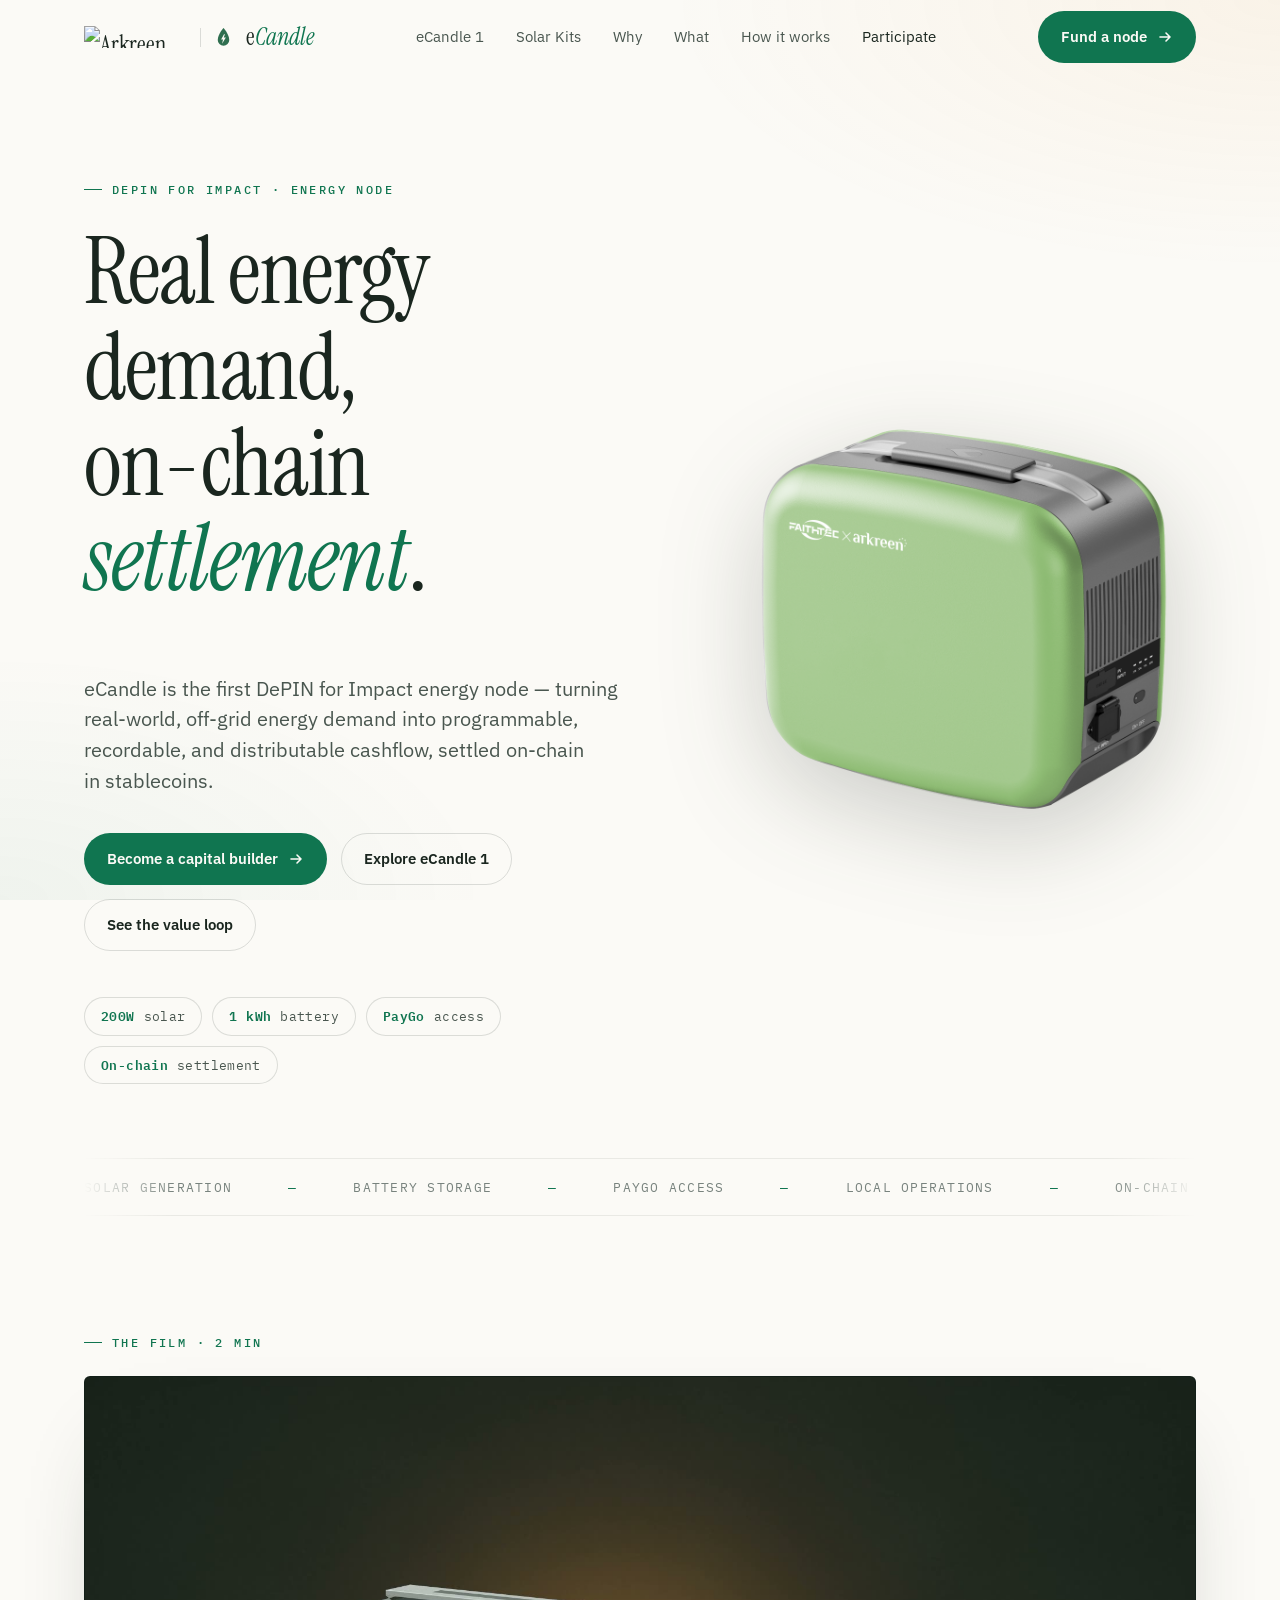
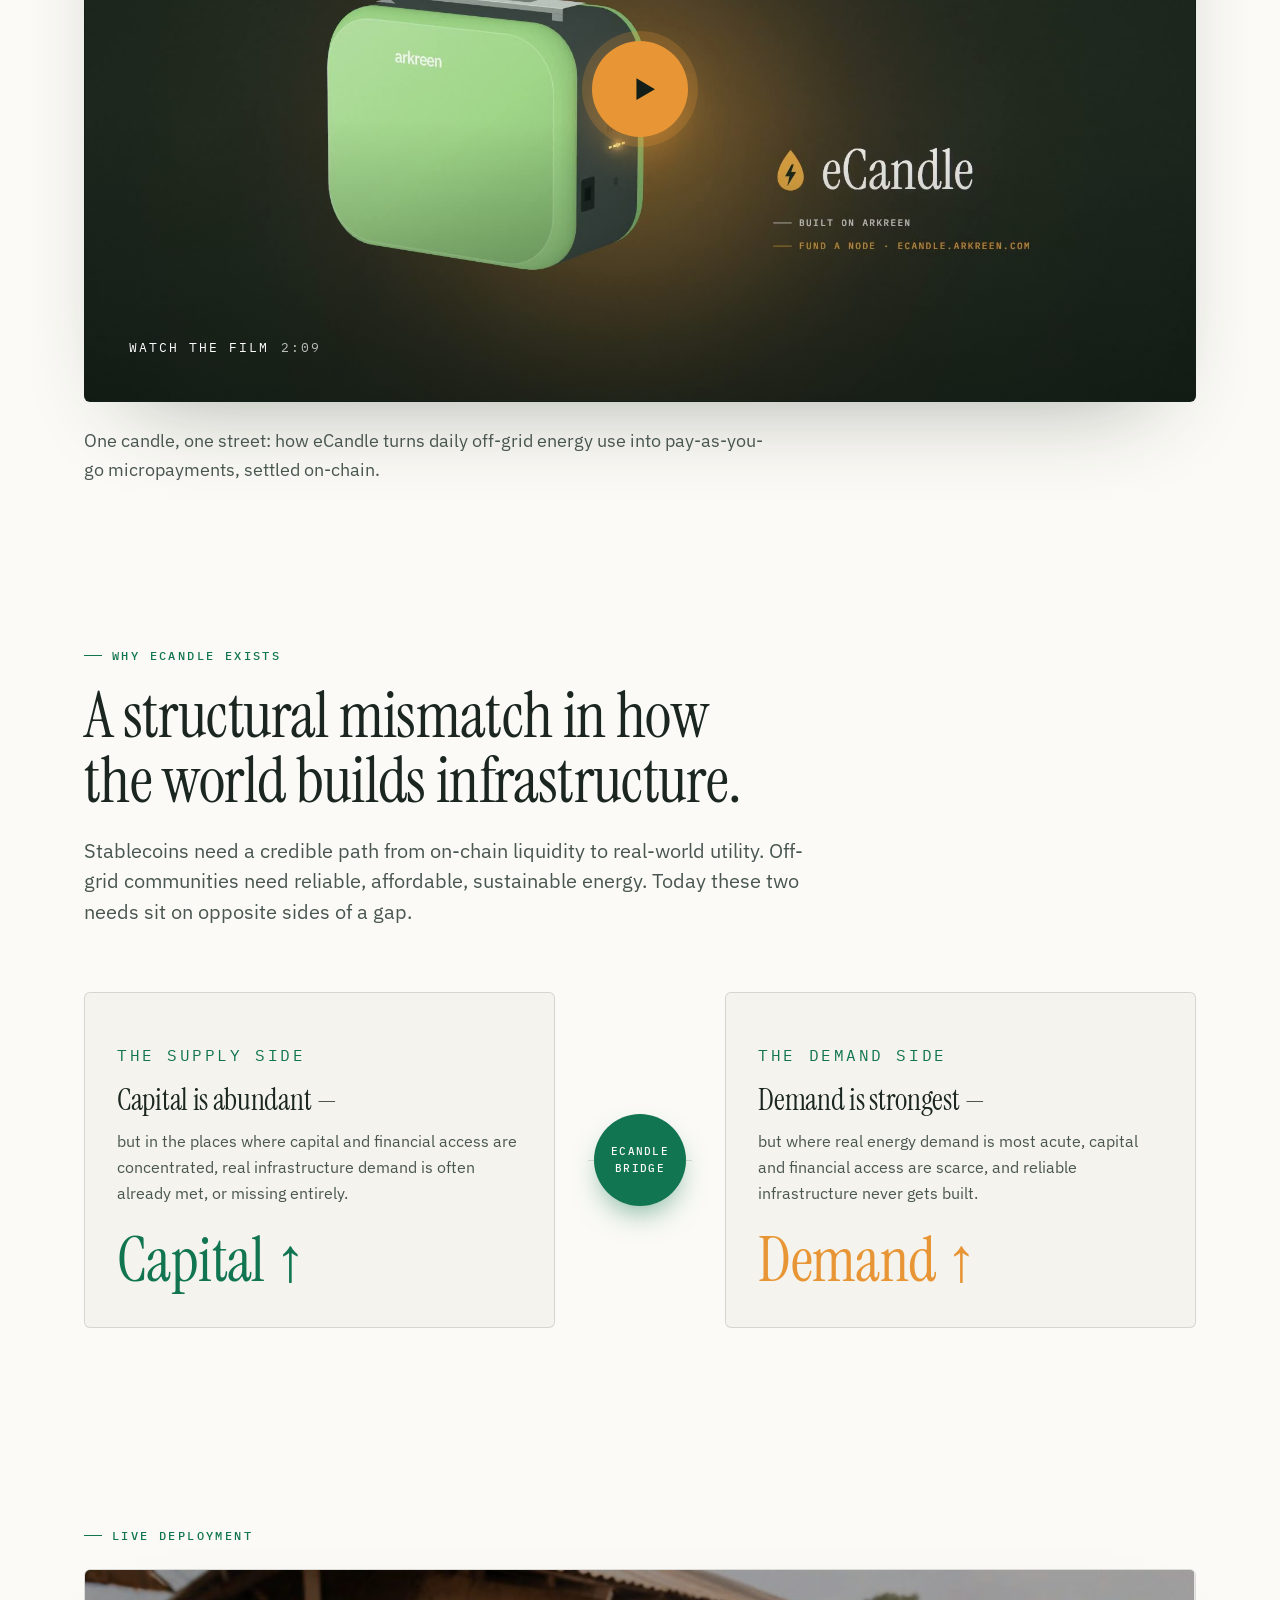
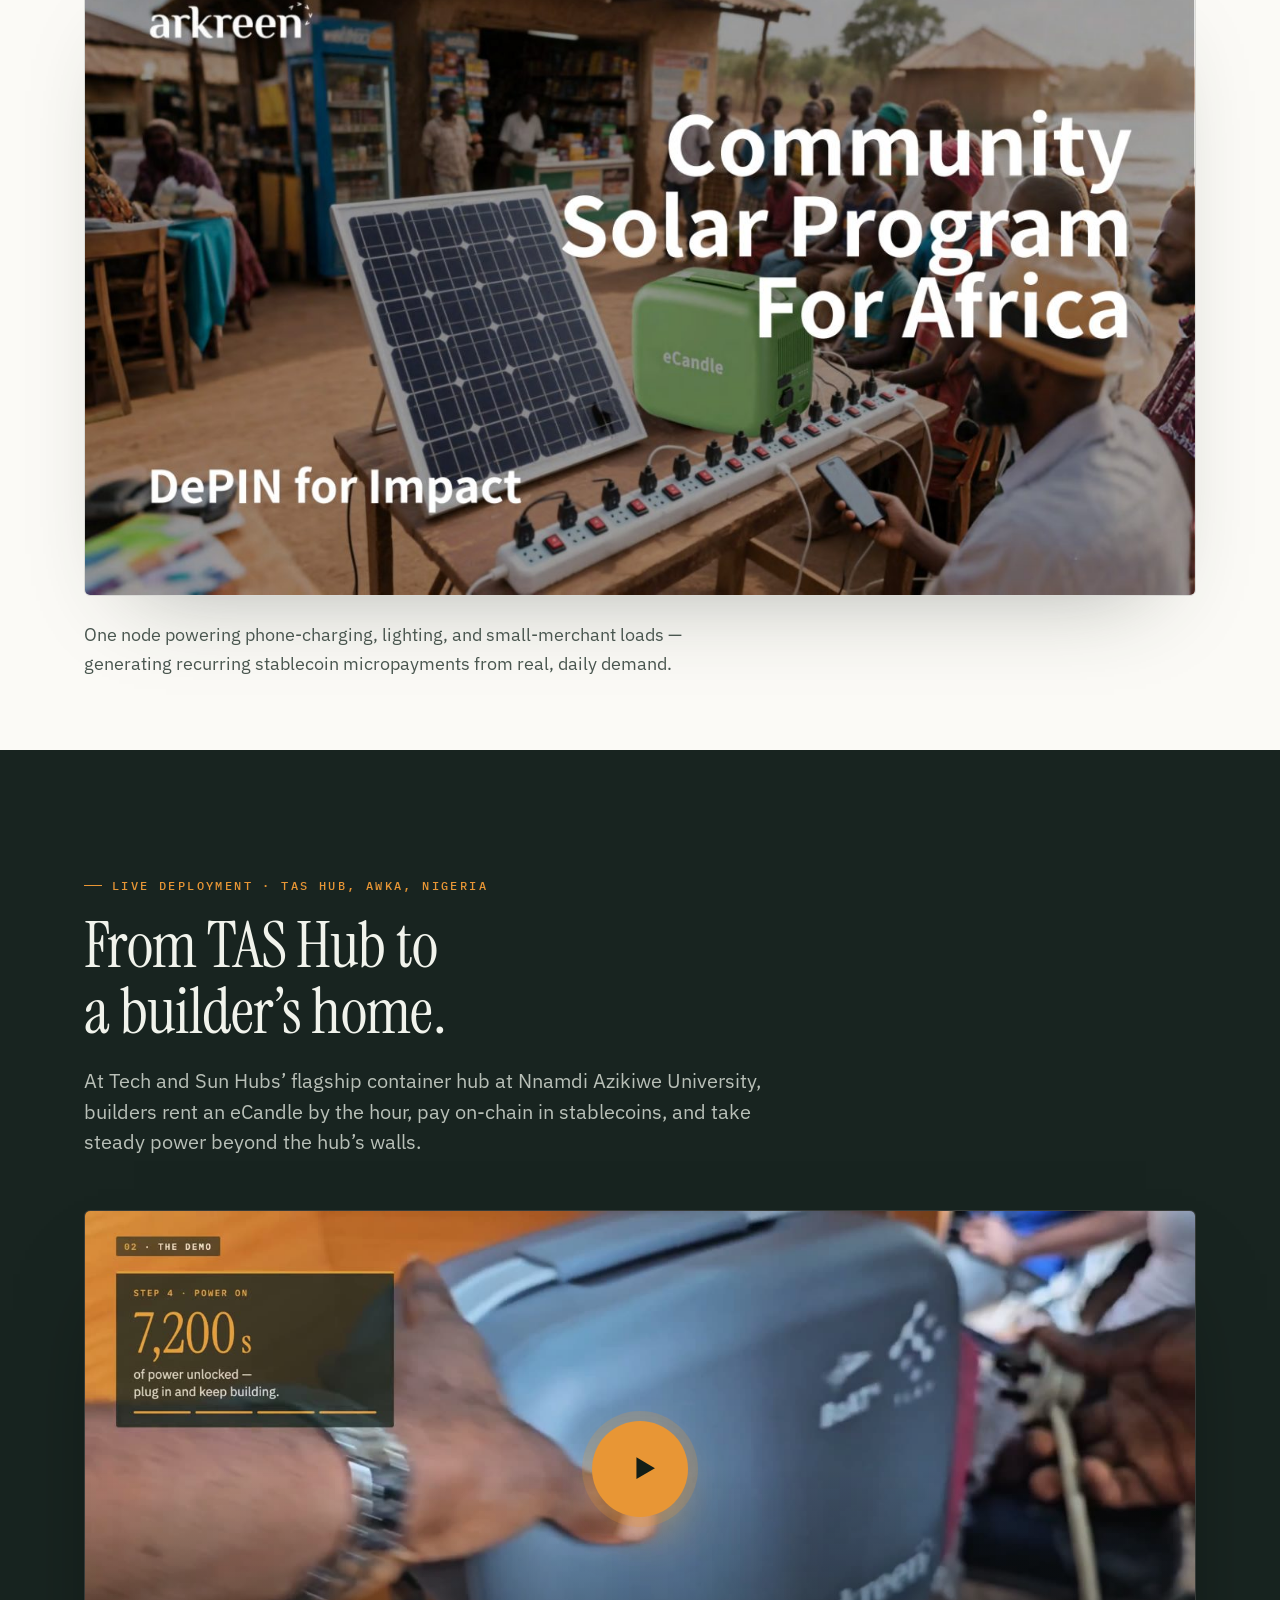
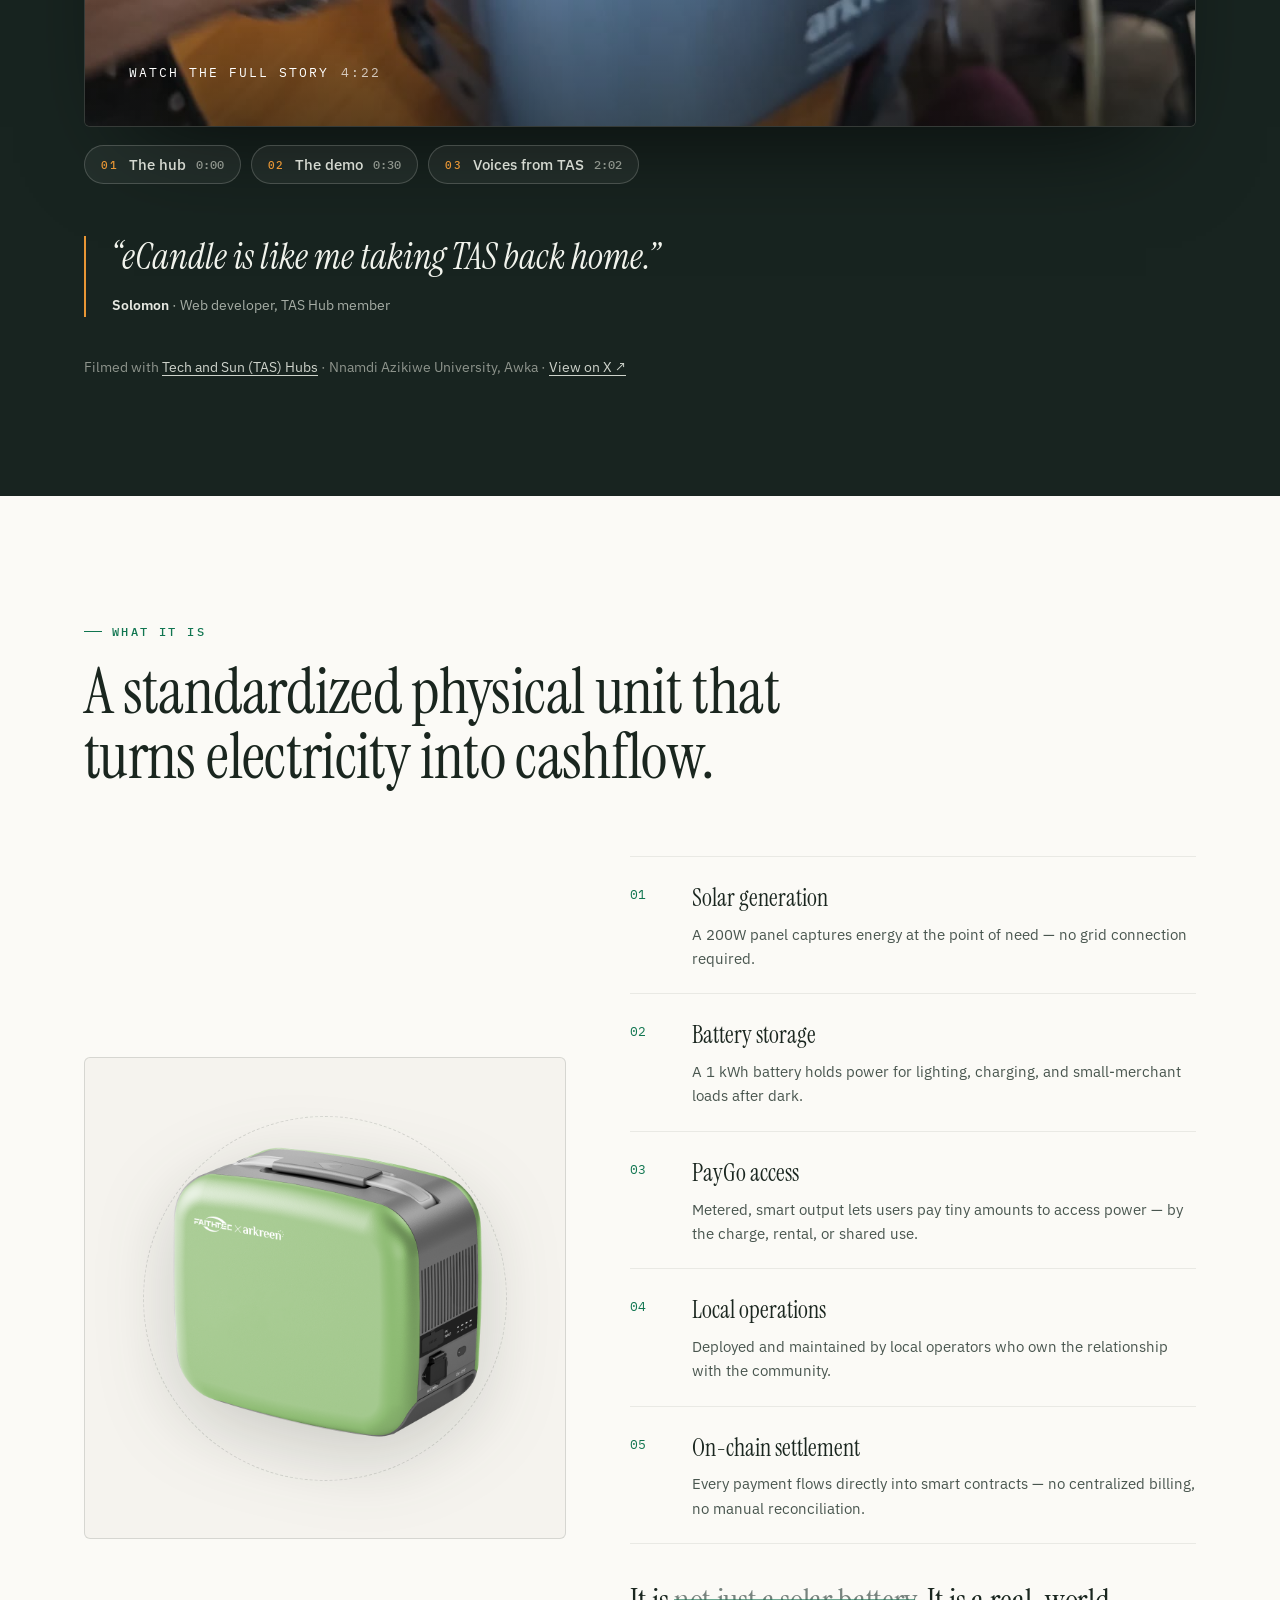
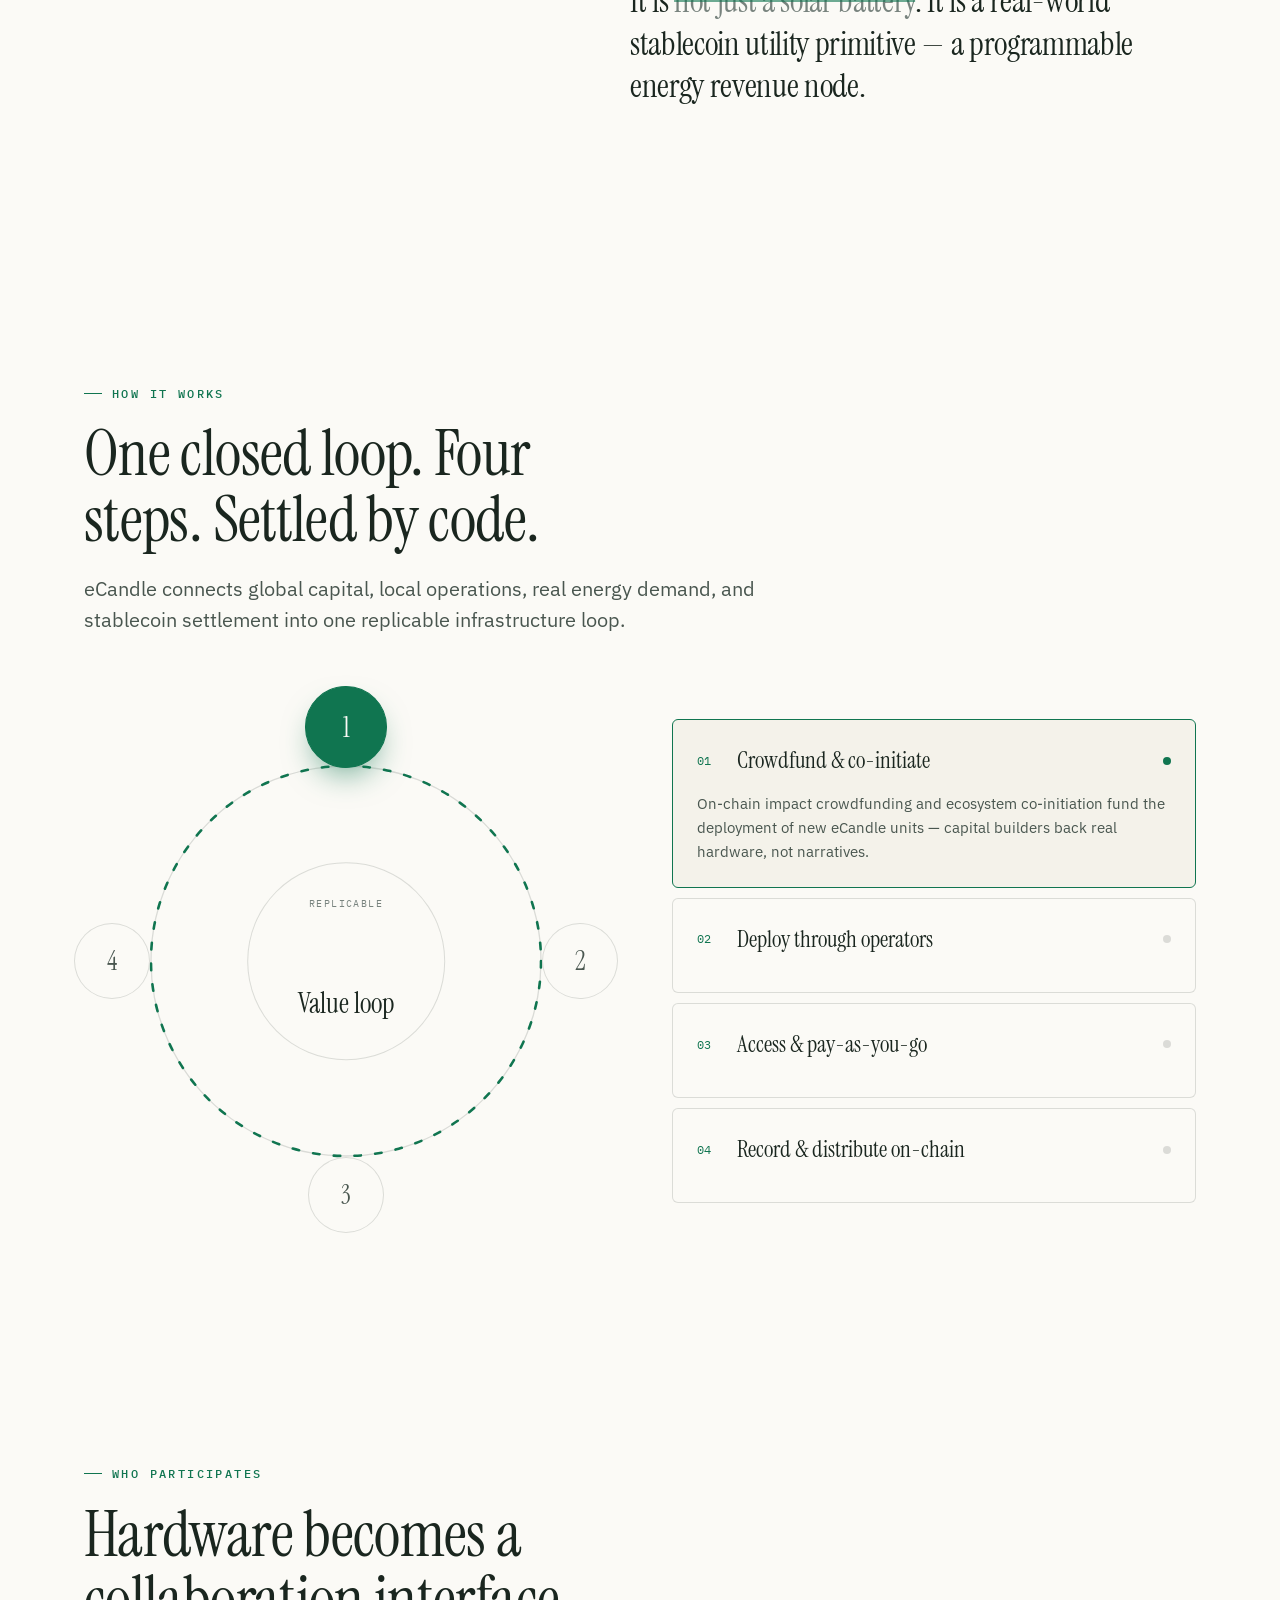
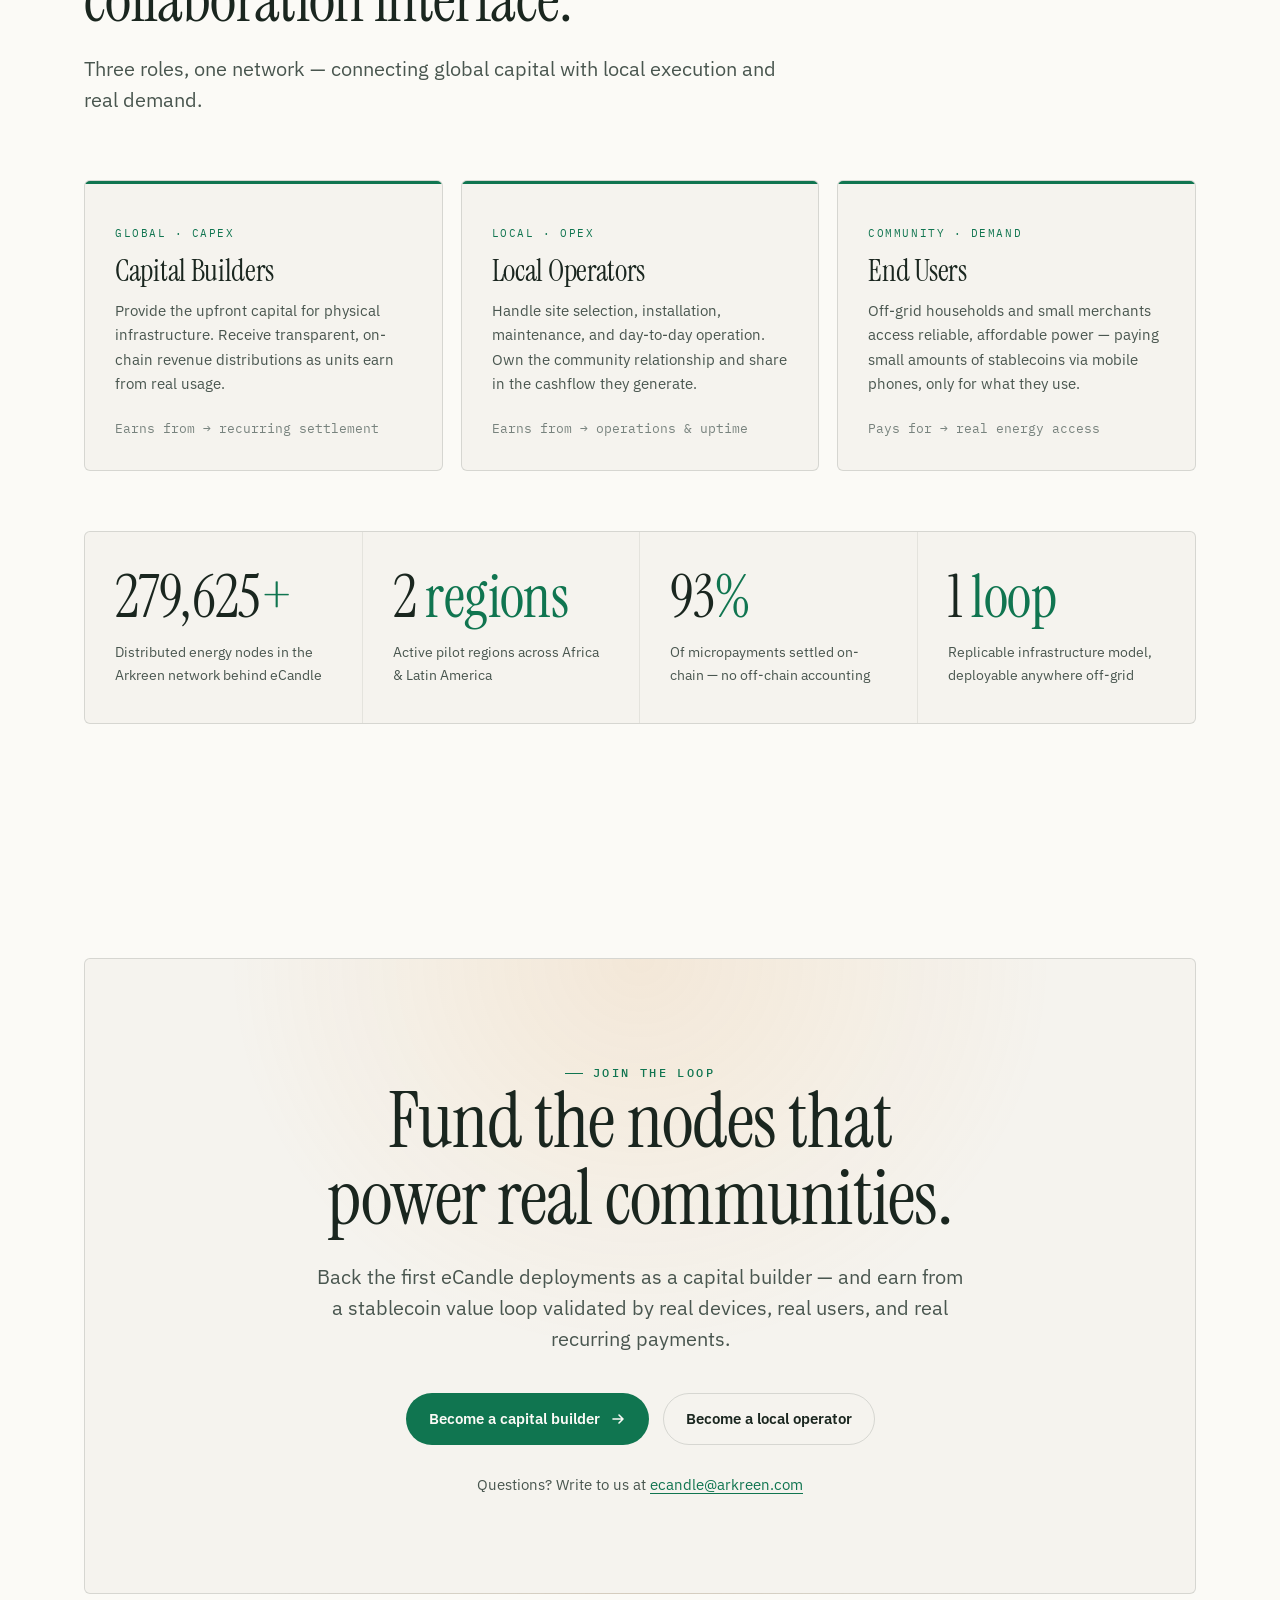
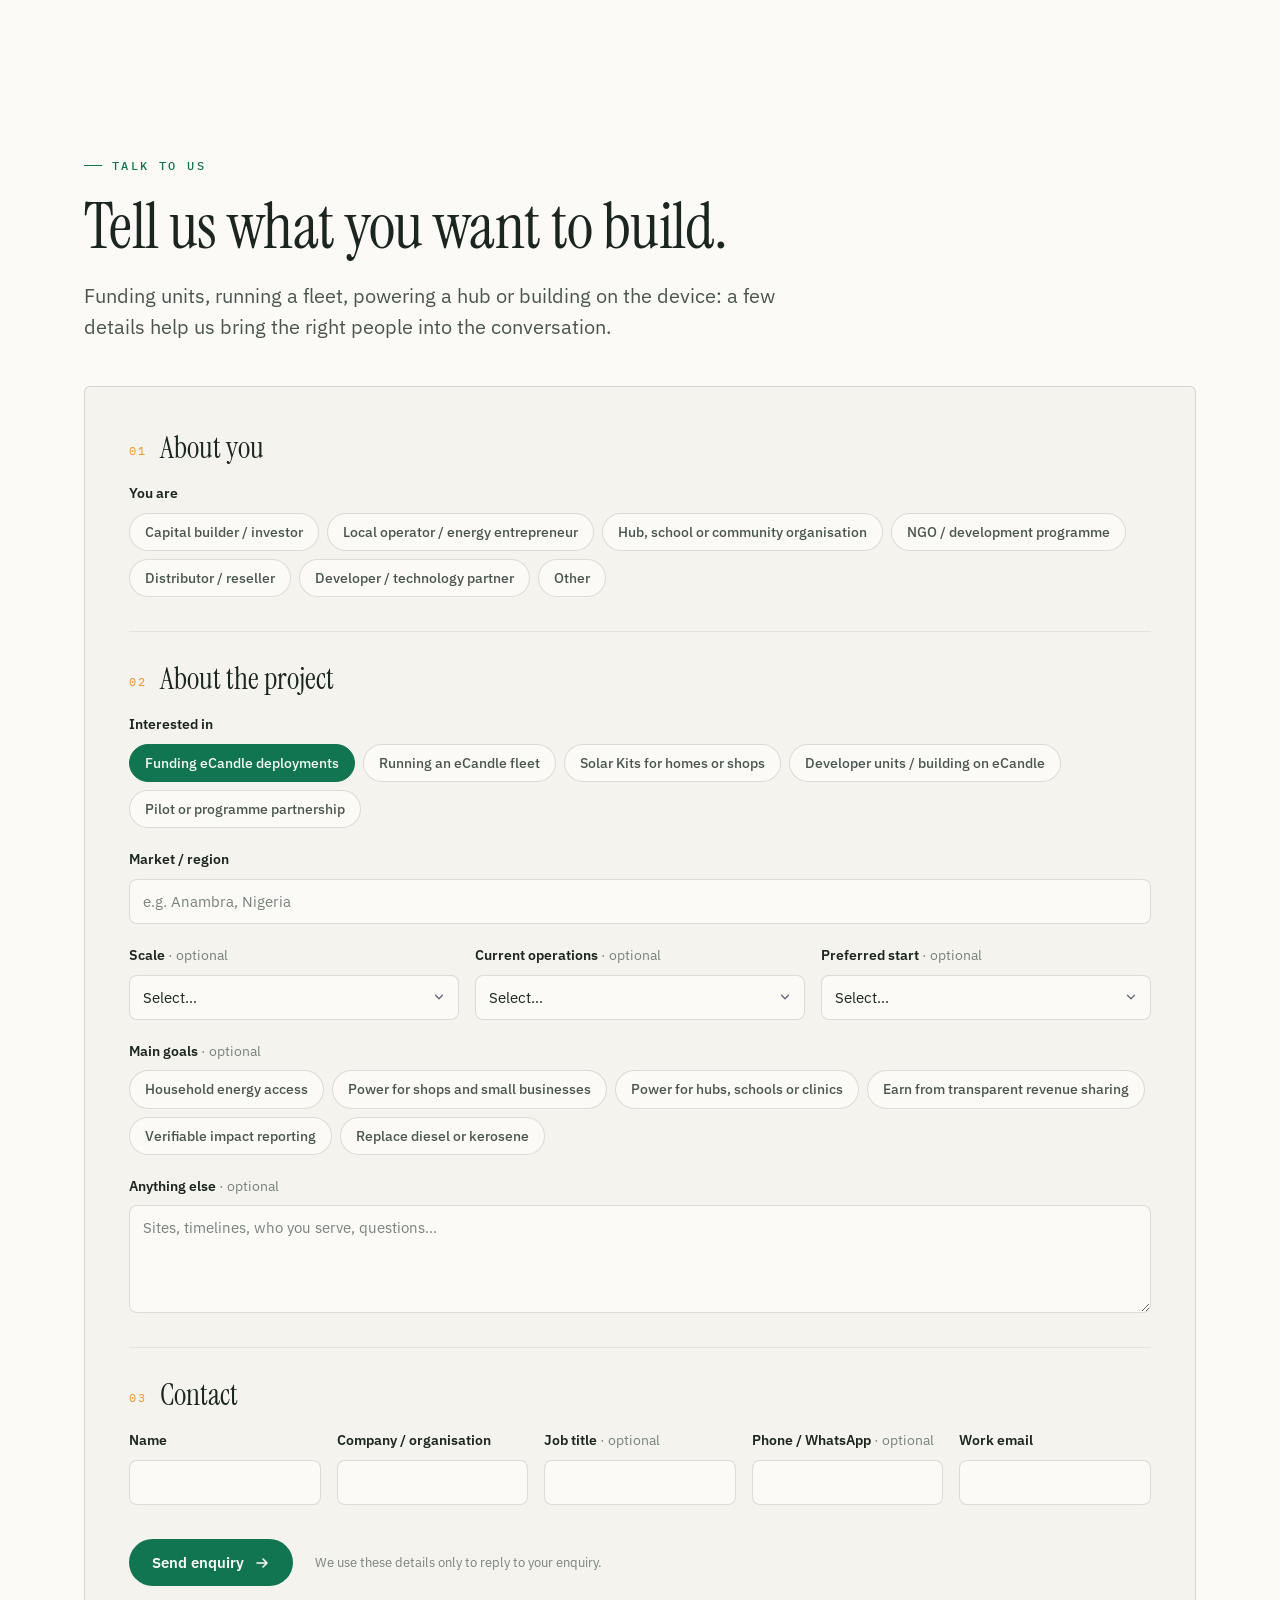
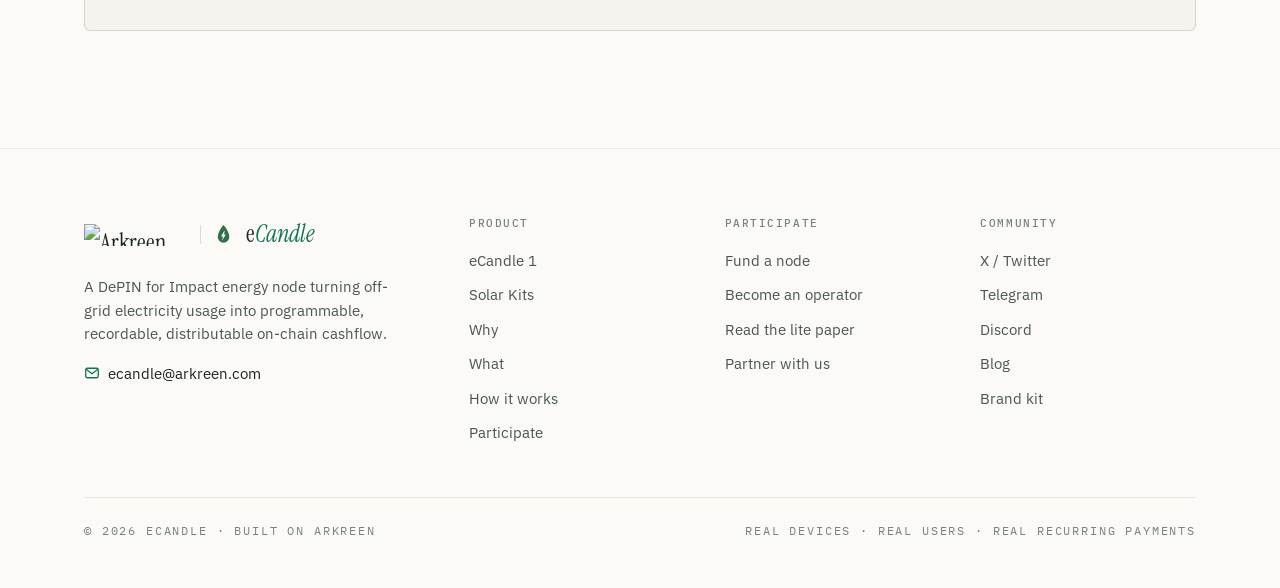
==== commit e933fabb: "deploy: arkreen/ecandle-landing-page@a4ee9296e8a9c603ccf334cf457a8c65695a1aae" ====
--- a/index.html
+++ b/index.html
@@ -290,7 +290,7 @@
         <a class="btn btn-primary" href="#contact" data-role="investor">Become a capital builder
           <svg viewBox="0 0 16 16" fill="none"><path d="M3 8h10M9 4l4 4-4 4" stroke="currentColor" stroke-width="1.6" stroke-linecap="round" stroke-linejoin="round"/></svg>
         </a>
-        <a class="btn btn-ghost" href="#contact" data-role="operator">Become a local operator</a>
+        <a class="btn btn-ghost" href="field-partners/?src=home">Become a local operator</a>
       </div>
       <p class="cta-contact">Questions? Write to us at <a href="mailto:ecandle@arkreen.com">ecandle@arkreen.com</a></p>
     </div>
